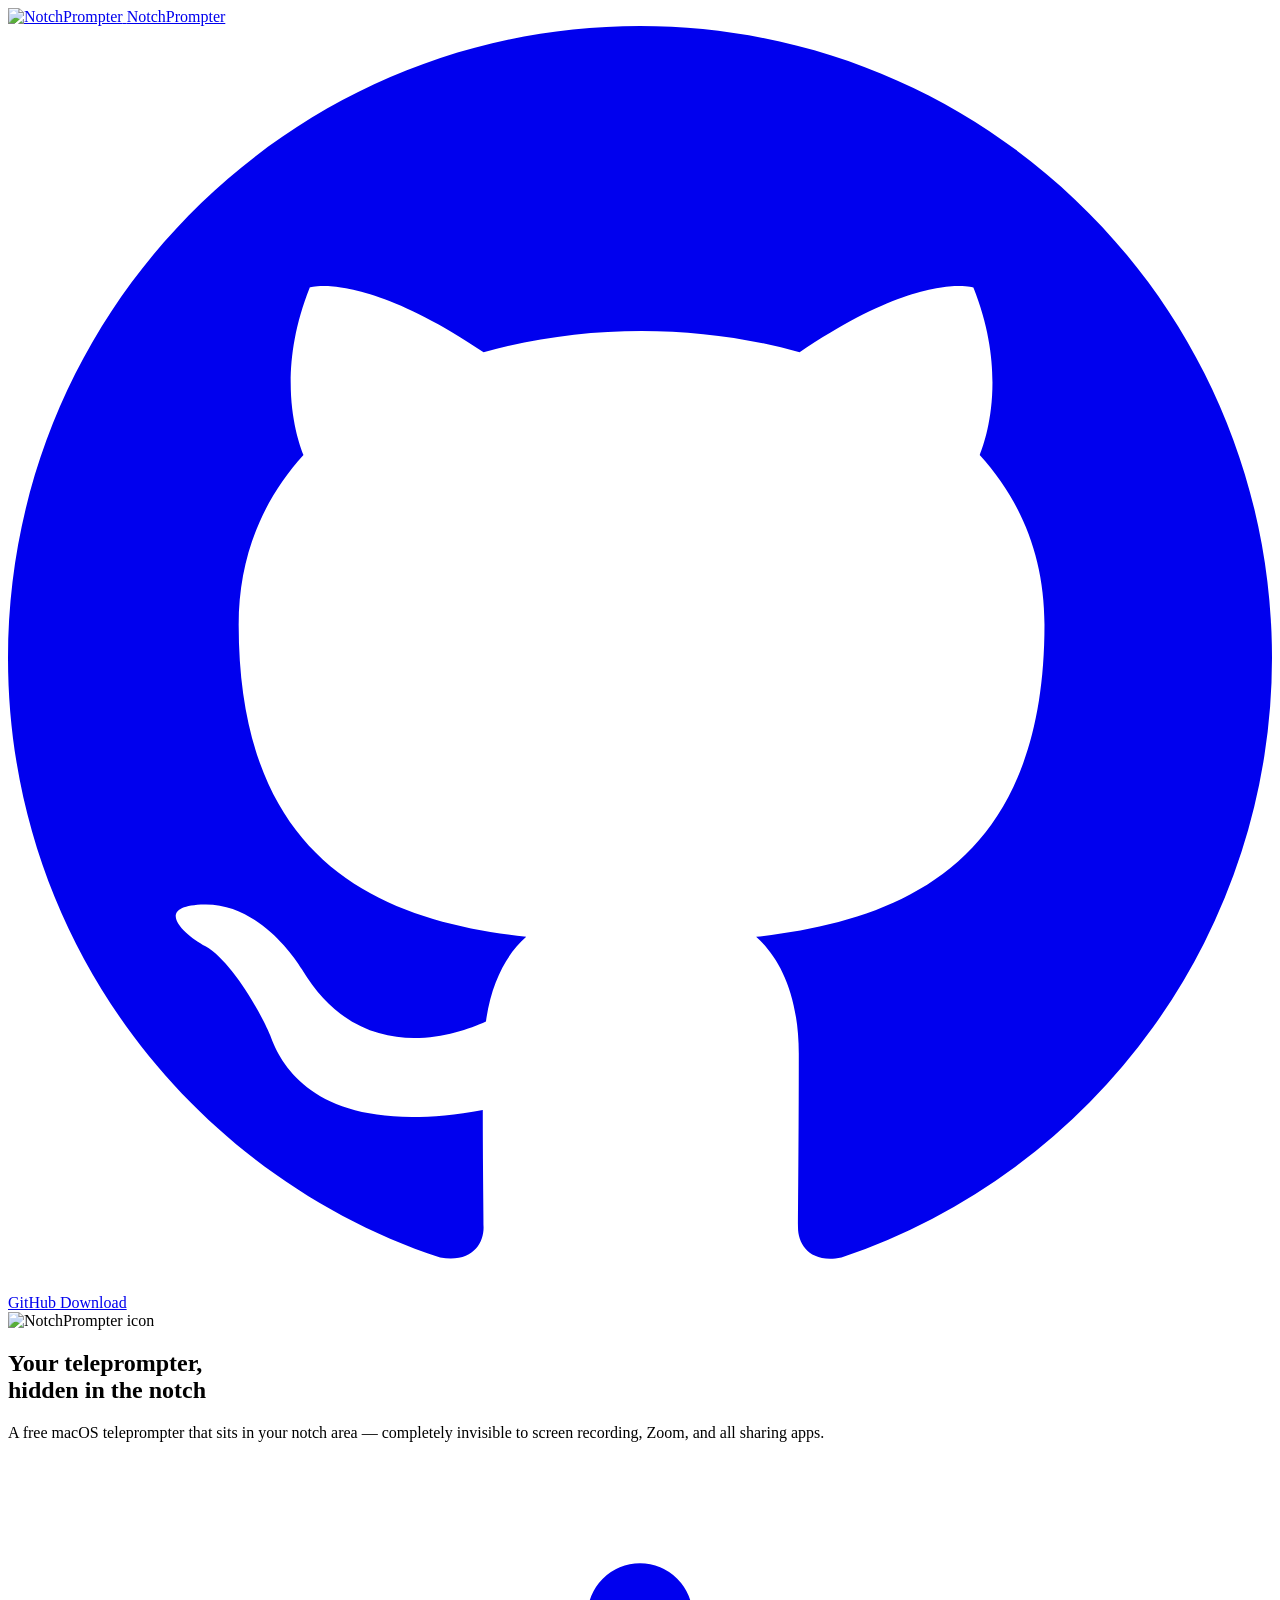
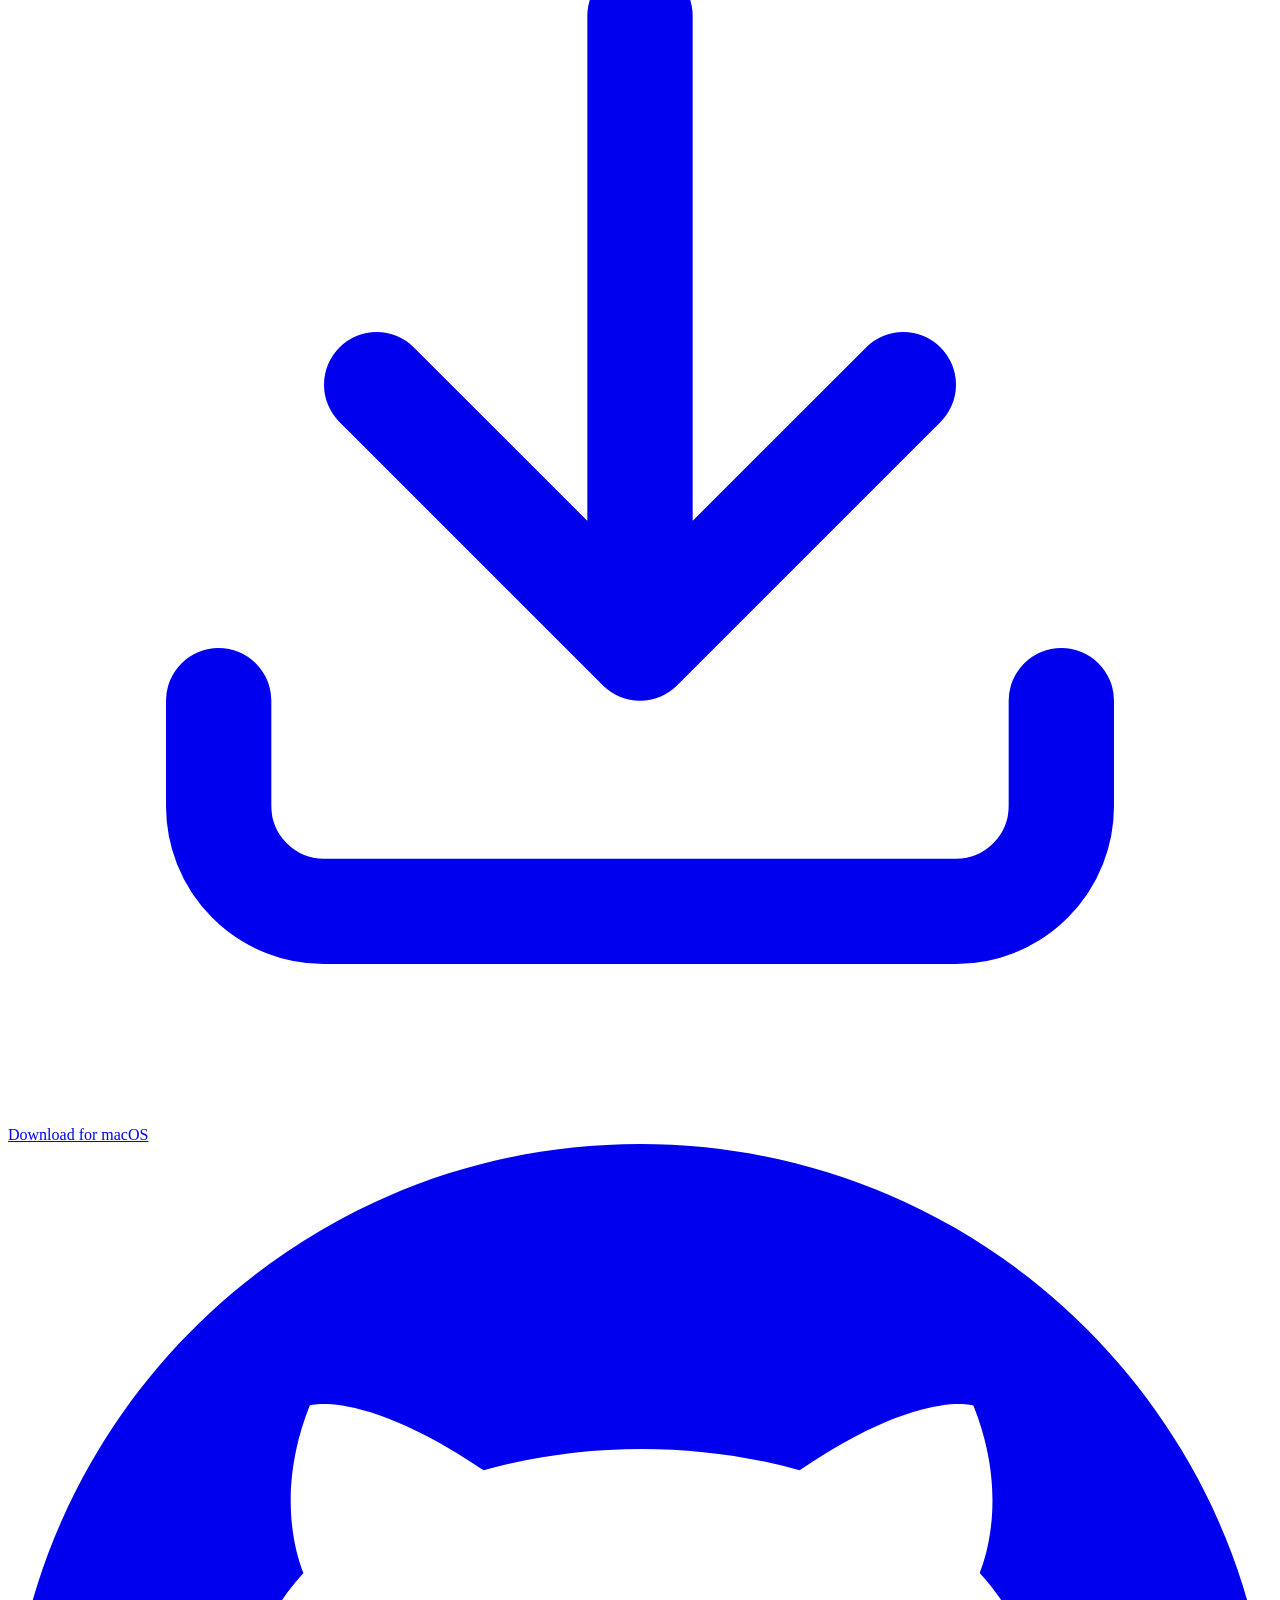
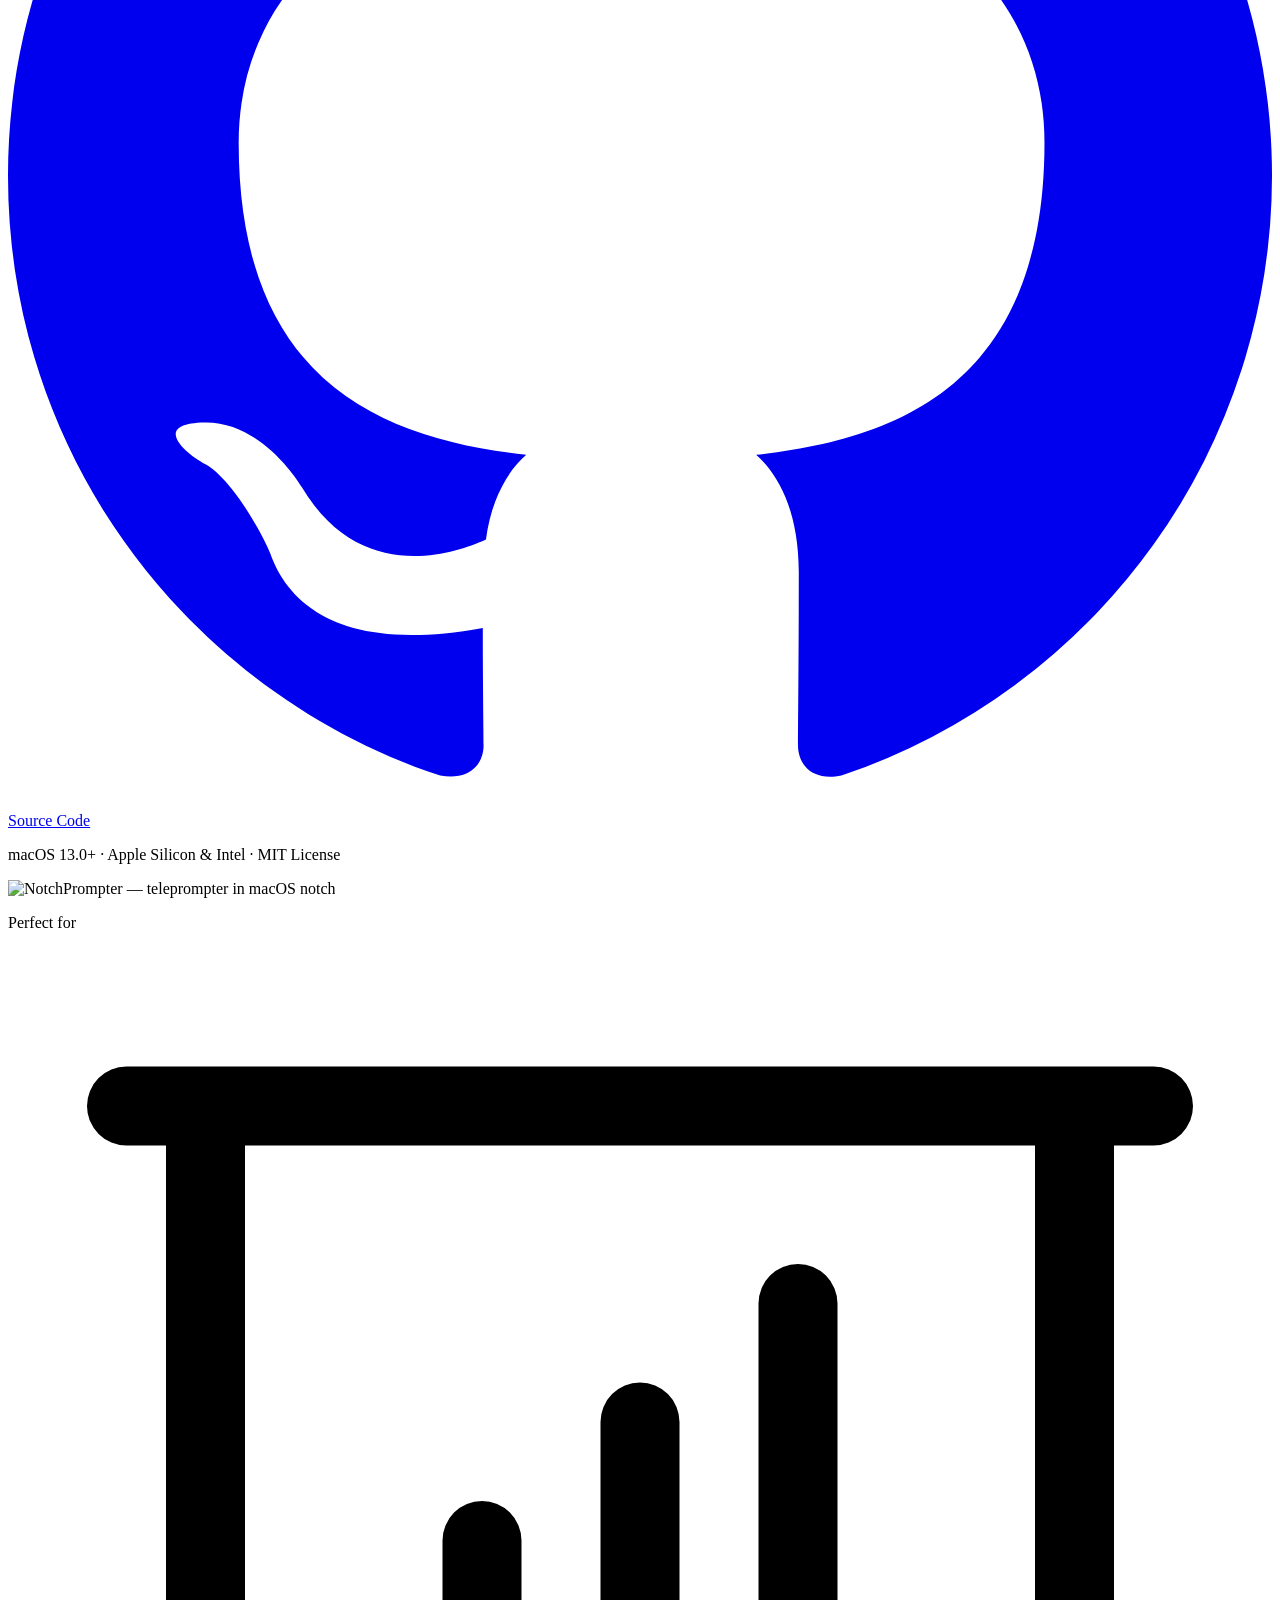
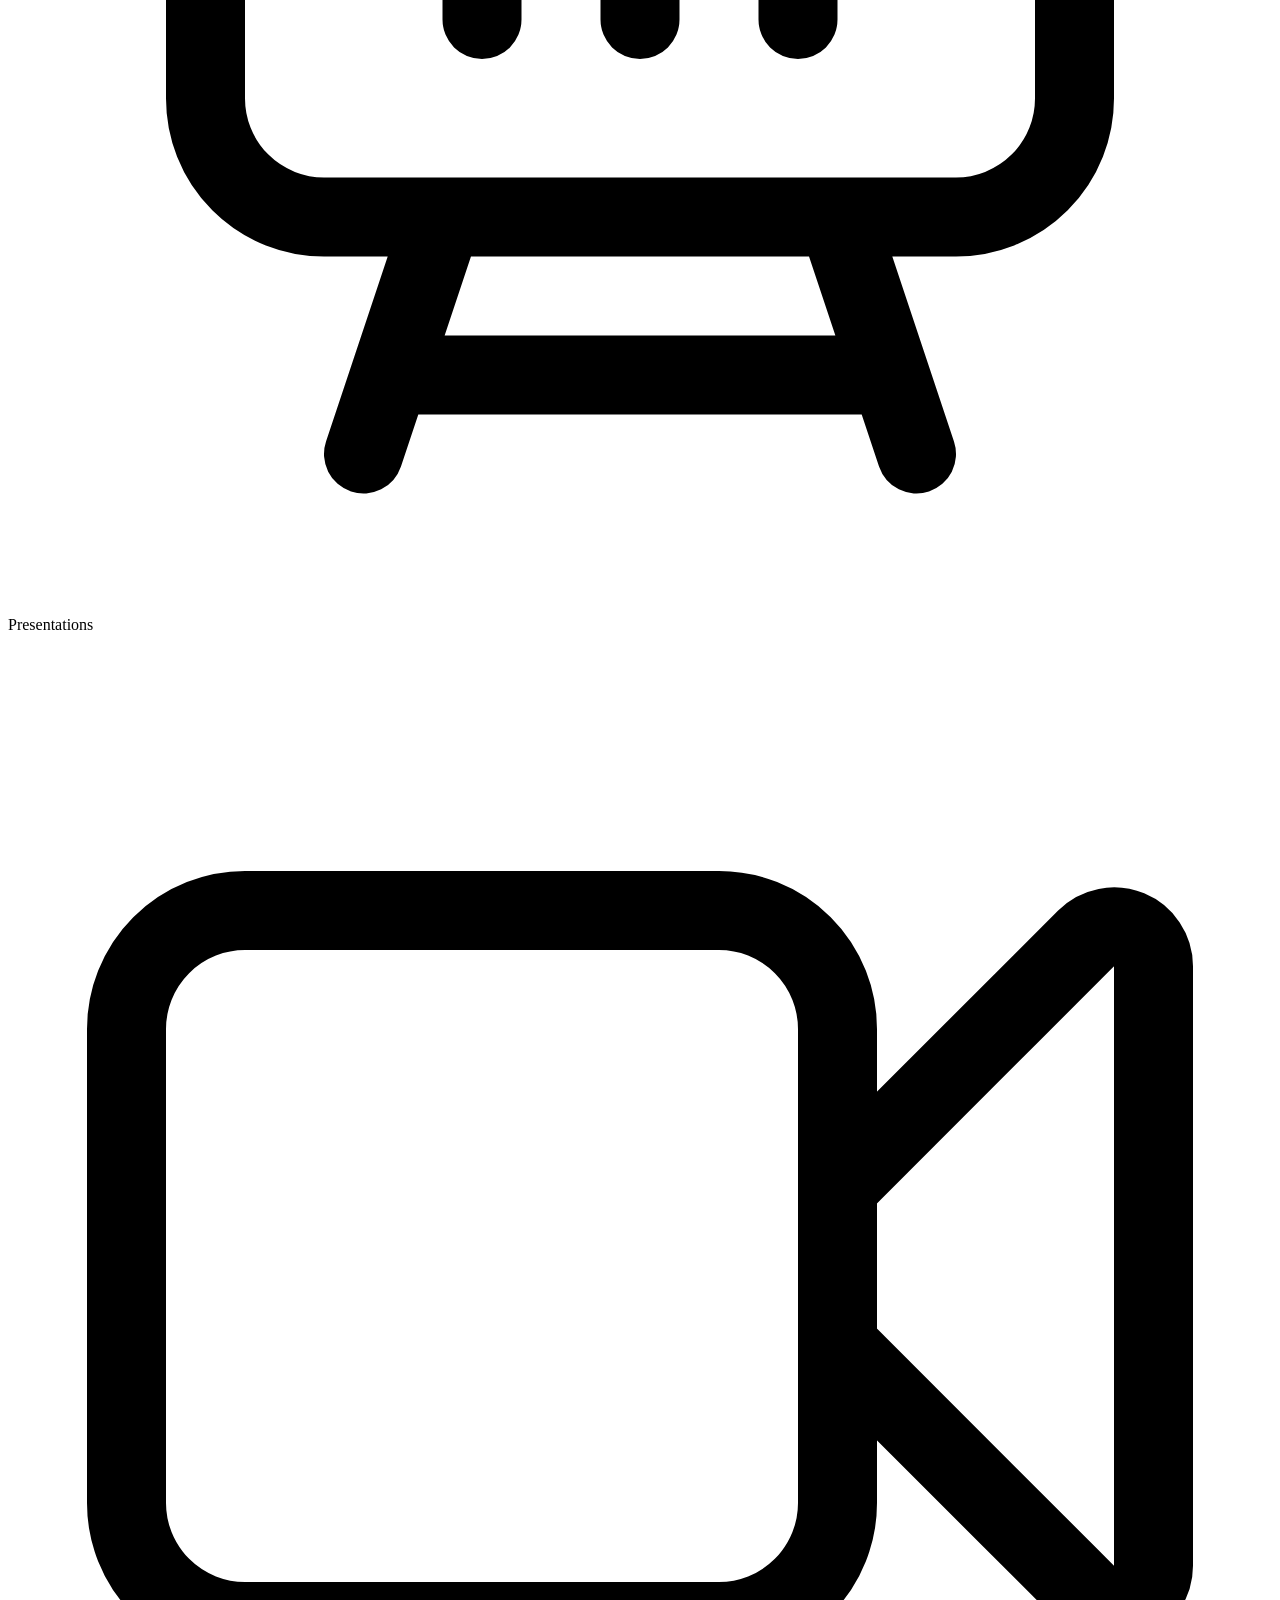
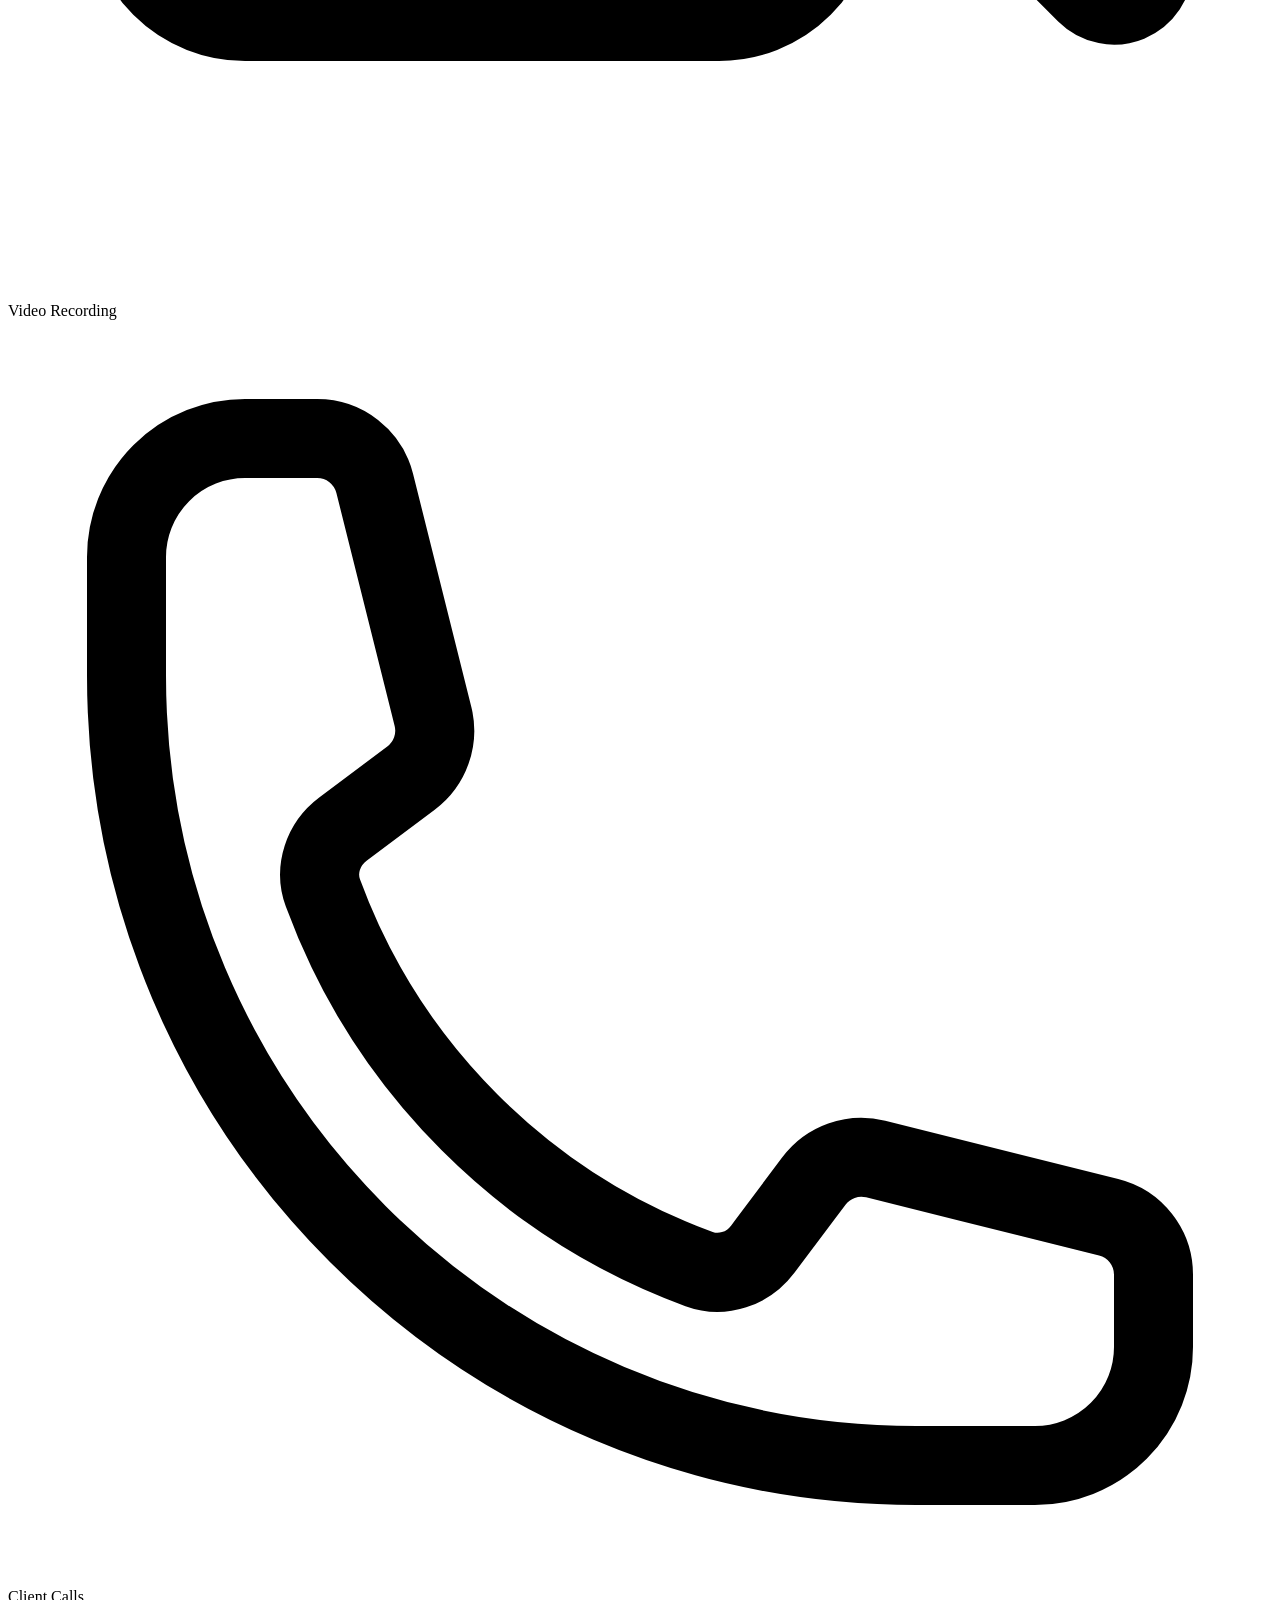
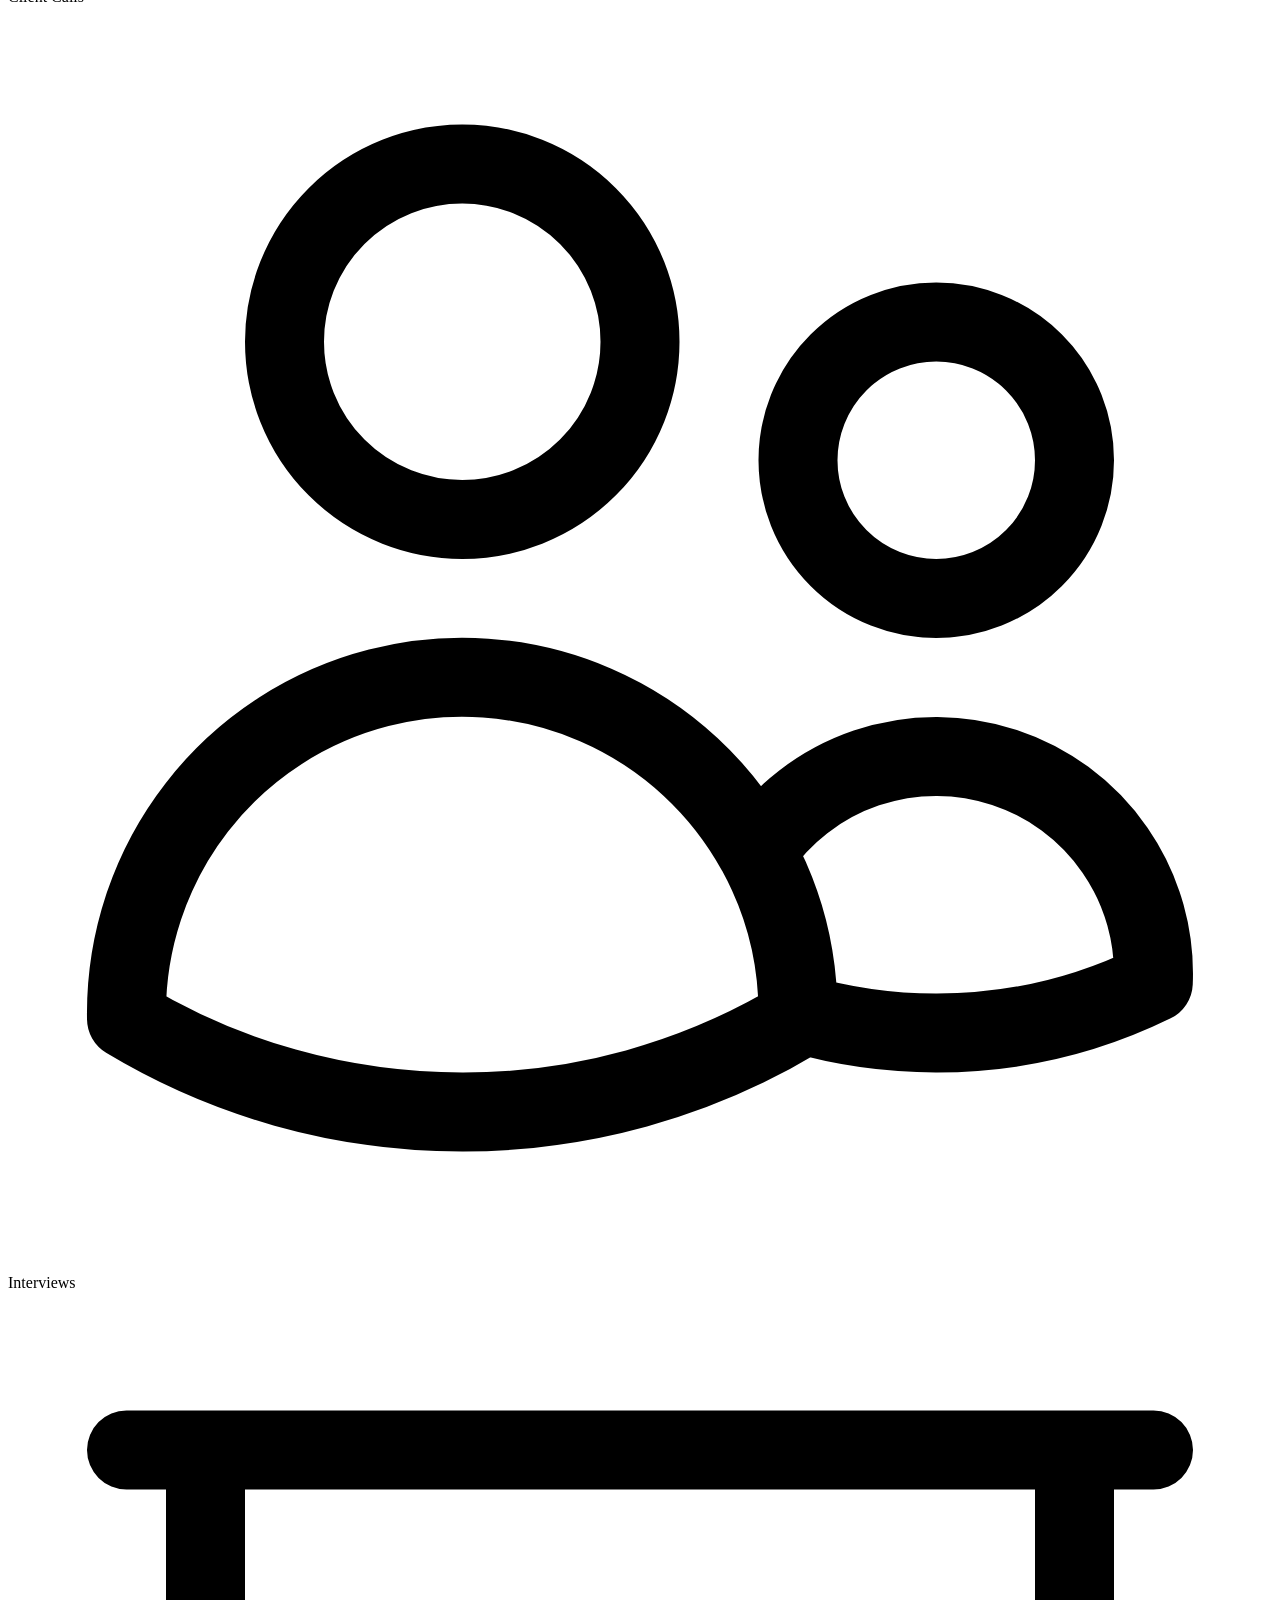
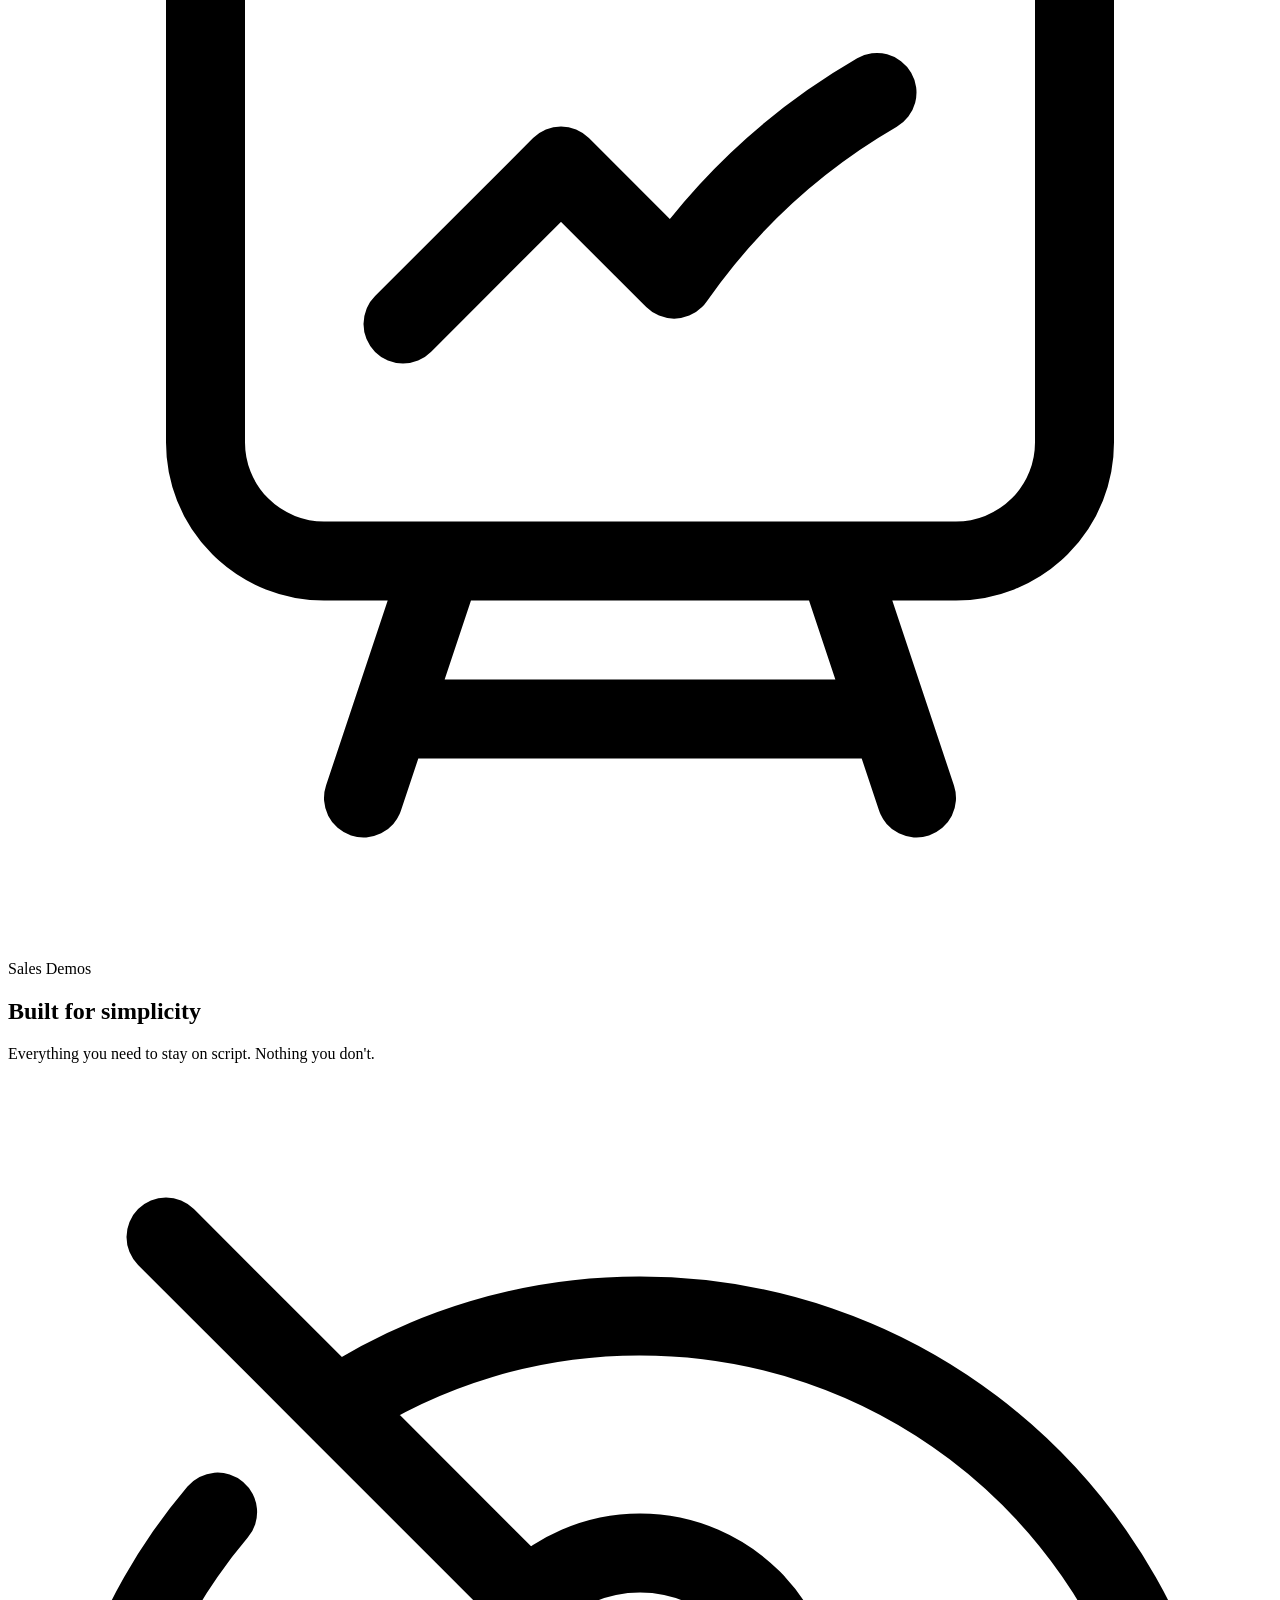
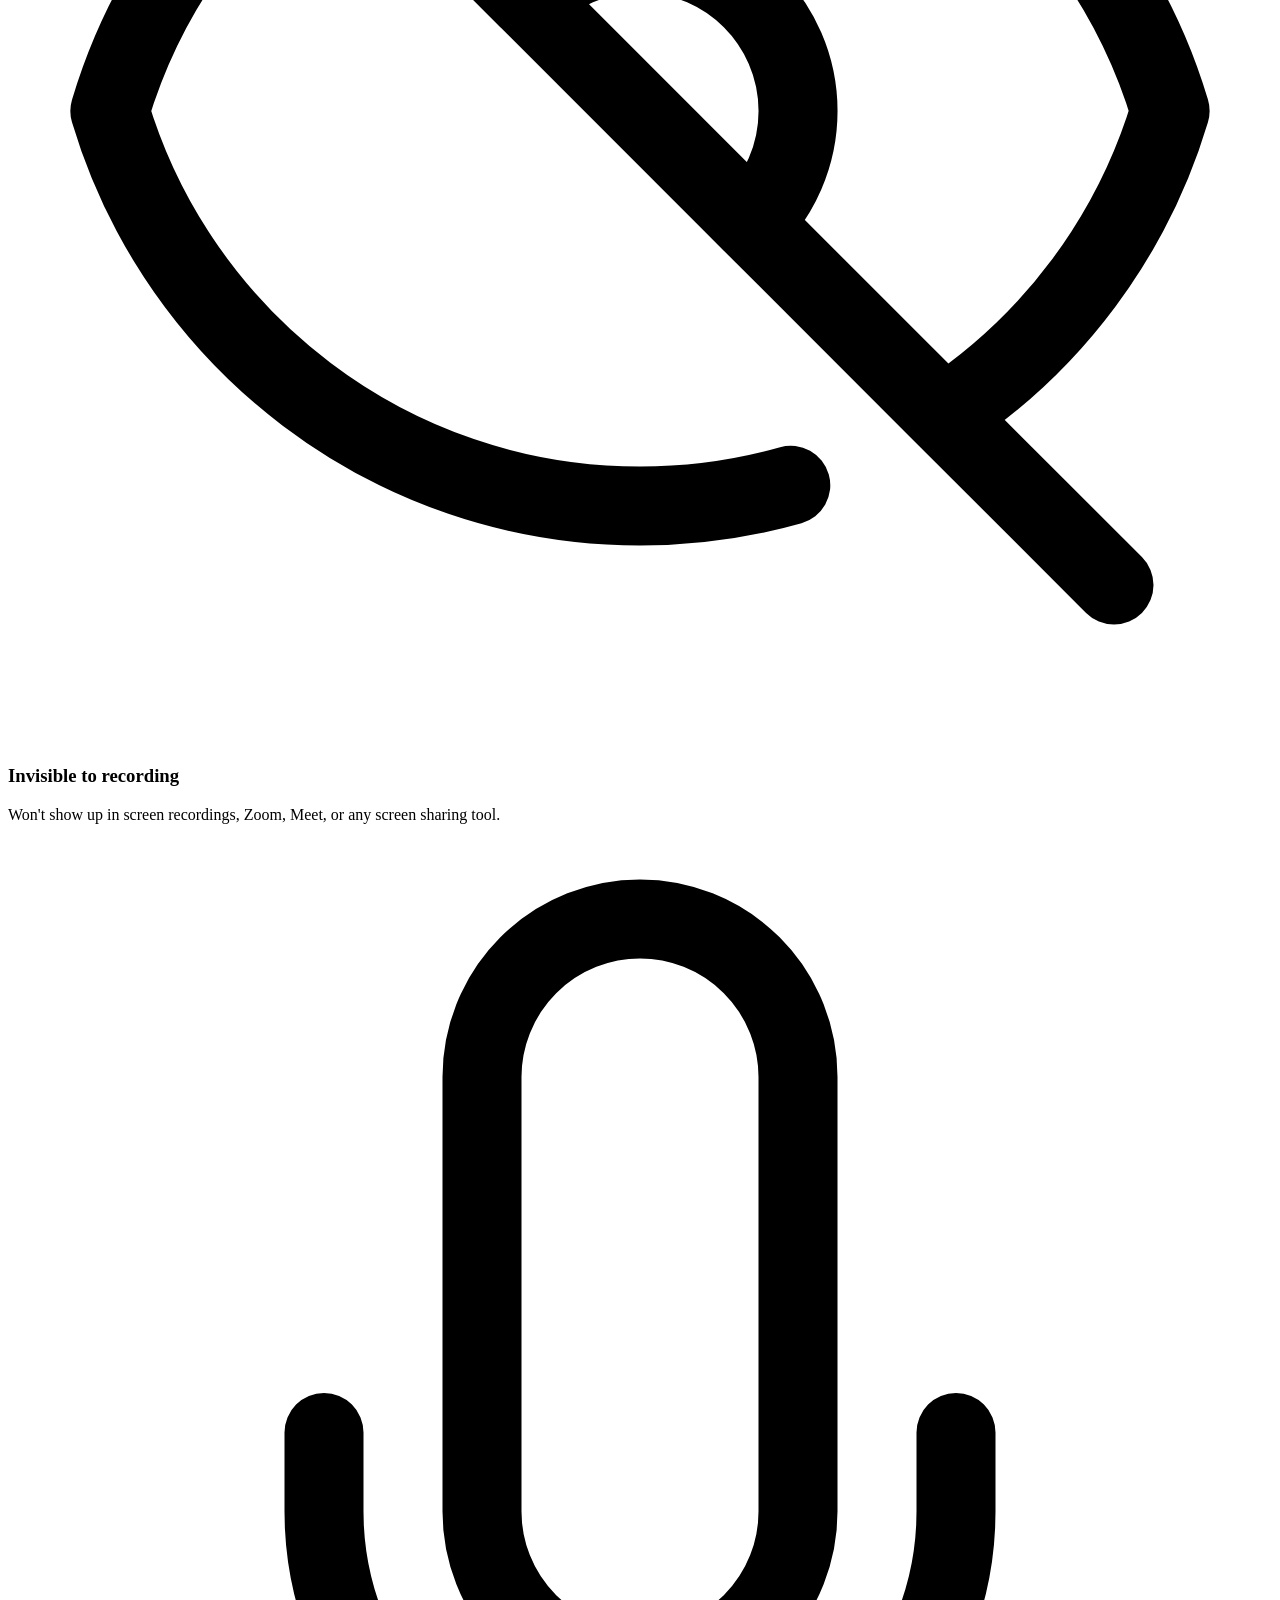
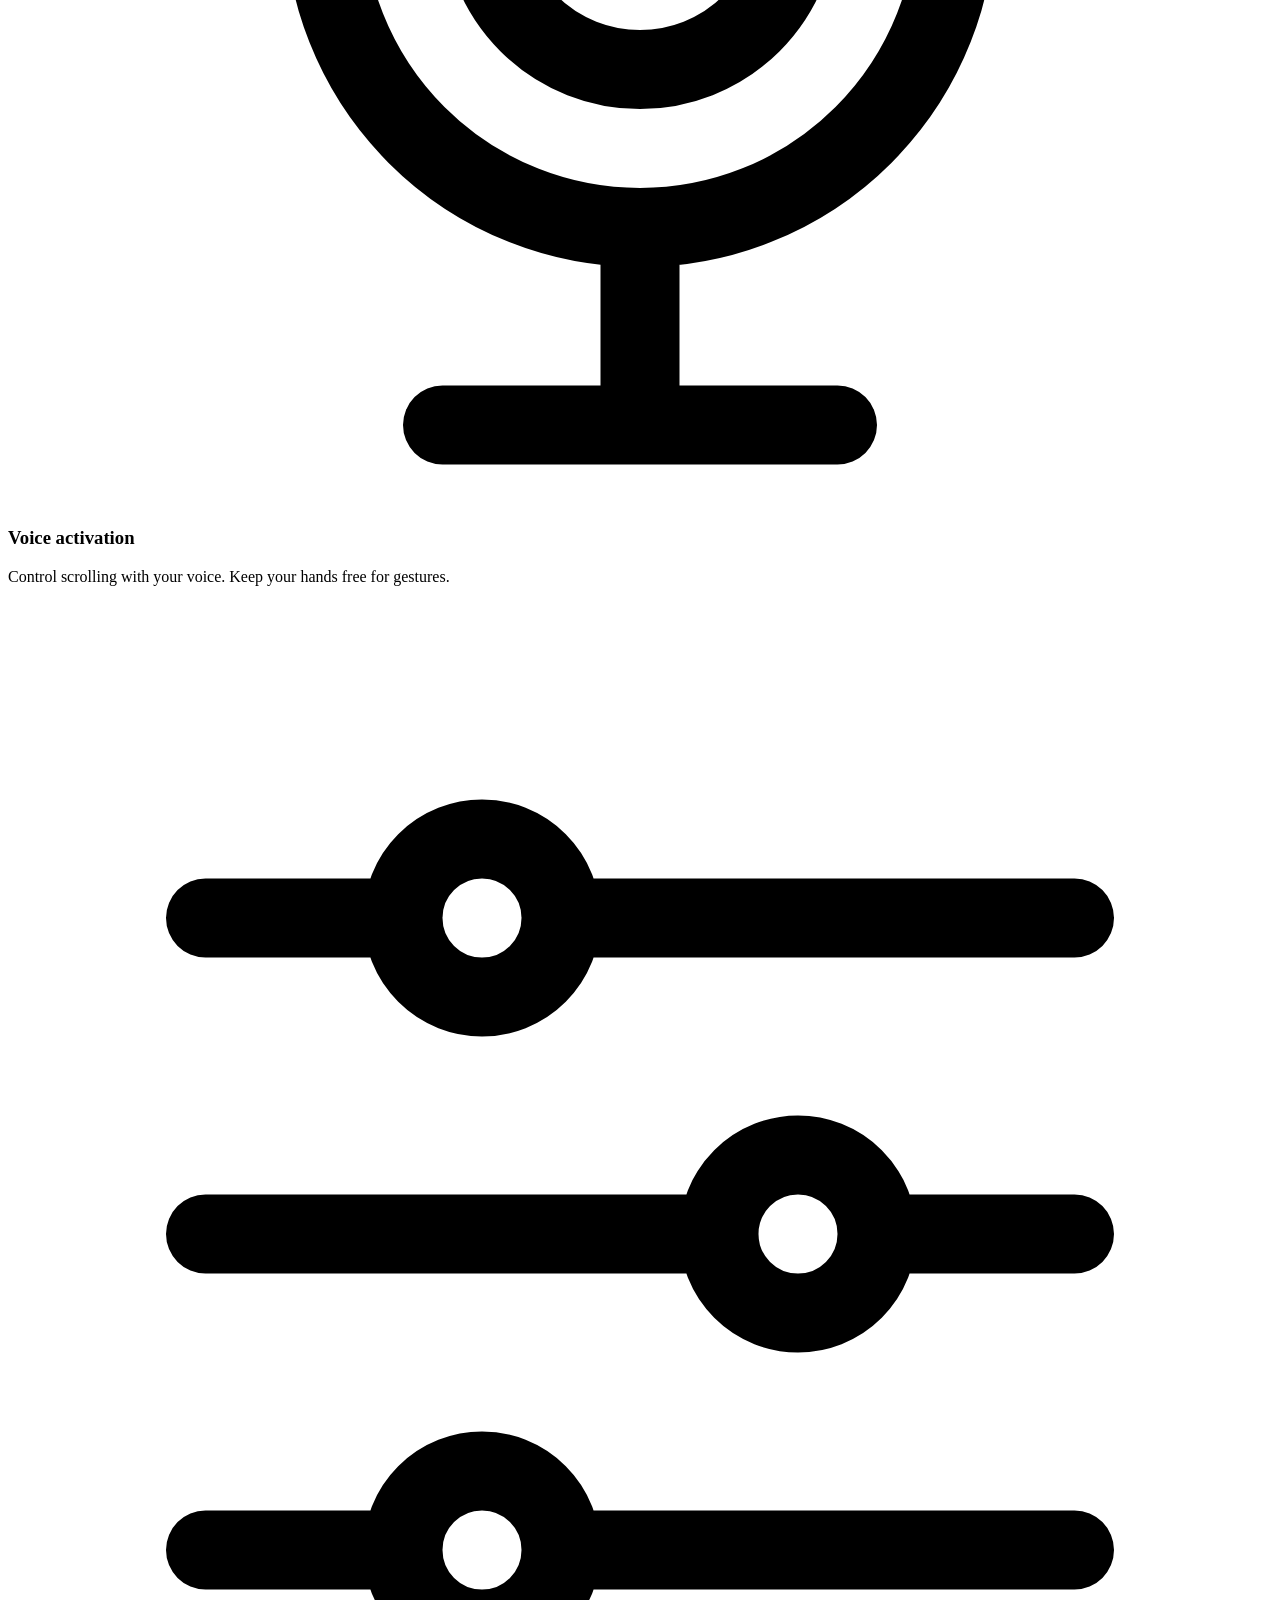
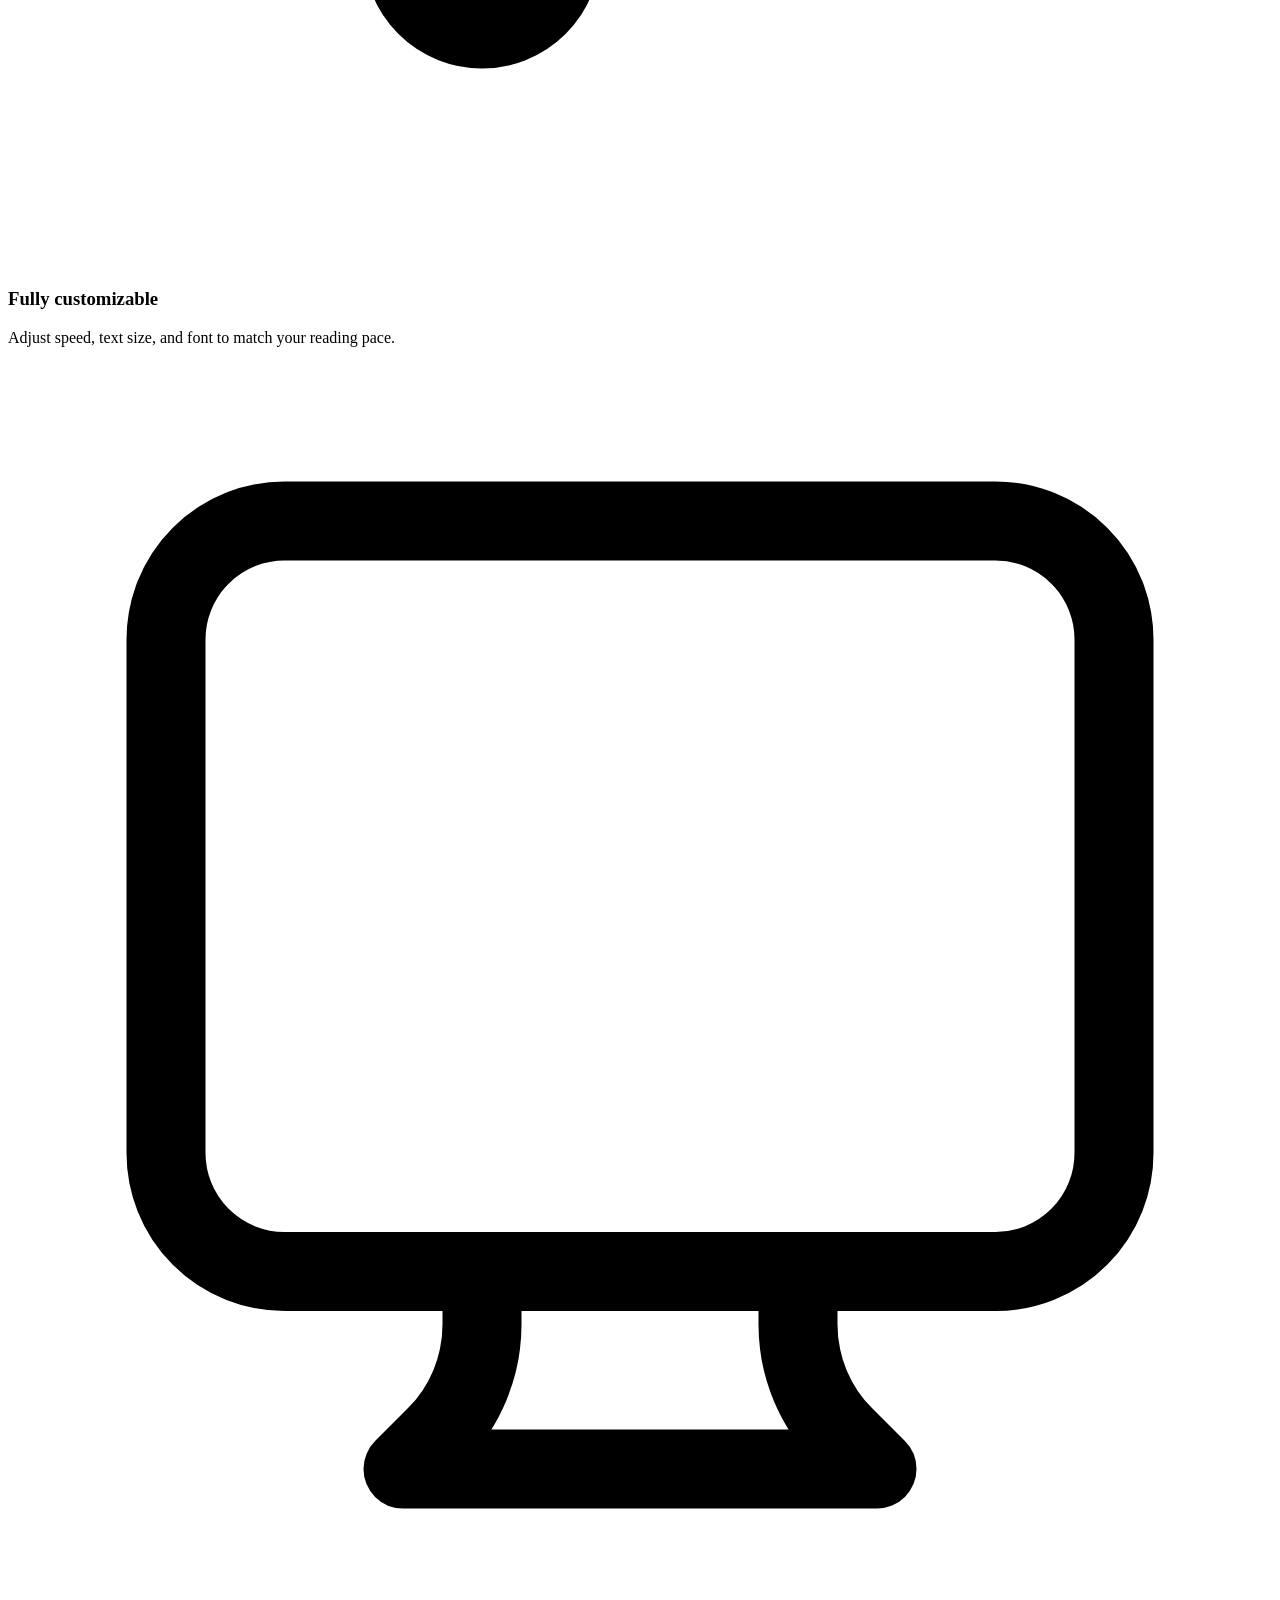
==== docs/index.html @ 3f25a4d4 "Polishing website" ====
<!doctype html>
<html lang="en">
<head>
  <meta charset="UTF-8" />
  <link rel="icon" type="image/svg+xml" href="/vite.svg" />
  <meta name="viewport" content="width=device-width, initial-scale=1.0" />
  <title>NotchPrompter — Free Teleprompter for macOS</title>
  <meta name="description" content="A free, open-source teleprompter that lives in your macOS notch. Invisible to screen recording. Perfect for presentations, video recording, interviews & sales demos.">
  <link rel="preconnect" href="https://fonts.googleapis.com">
  <link rel="preconnect" href="https://fonts.gstatic.com" crossorigin>
  <link href="https://fonts.googleapis.com/css2?family=Inter:wght@400;500;600;700;800;900&display=swap" rel="stylesheet">
  <script type="module" crossorigin src="./assets/index-TTY2w0F6.js"></script>
  <link rel="stylesheet" crossorigin href="./assets/index-D0AFZ10v.css">
</head>
<body class="bg-white text-zinc-900 antialiased overflow-x-hidden">

<!-- Nav -->
<nav class="fixed top-0 left-0 right-0 z-50 bg-white/70 backdrop-blur-2xl border-b border-zinc-200/60">
  <div class="max-w-5xl mx-auto px-6 h-14 flex items-center justify-between">
    <a href="#" class="flex items-center gap-2">
      <img width="28" height="28" class="rounded-[7px]"
        src="https://private-user-images.githubusercontent.com/1548104/523331988-0eff155d-c2f6-497b-80ce-6eab223935e4.png?jwt=eyJ0eXAiOiJKV1QiLCJhbGciOiJIUzI1NiJ9.[base64].yOlx25jece_-wAPPlJFqB1yLxHs_Di5P6B0NH2TCY4Y"
        alt="NotchPrompter" />
      <span class="text-sm font-semibold text-zinc-900">NotchPrompter</span>
    </a>
    <div class="flex items-center gap-4">
      <a href="https://github.com/jpomykala/NotchPrompter" target="_blank" rel="noopener noreferrer"
         class="text-xs text-zinc-400 hover:text-zinc-700 transition-colors hidden sm:flex items-center gap-1.5">
        <svg class="w-3.5 h-3.5" fill="currentColor" viewBox="0 0 24 24"><path d="M12 0C5.37 0 0 5.37 0 12c0 5.31 3.435 9.795 8.205 11.385.6.105.825-.255.825-.57 0-.285-.015-1.23-.015-2.235-3.015.555-3.795-.735-4.035-1.41-.135-.345-.72-1.41-1.23-1.695-.42-.225-1.02-.78-.015-.795.945-.015 1.62.87 1.845 1.23 1.08 1.815 2.805 1.305 3.495.99.105-.78.42-1.305.765-1.605-2.67-.3-5.46-1.335-5.46-5.925 0-1.305.465-2.385 1.23-3.225-.12-.3-.54-1.53.12-3.18 0 0 1.005-.315 3.3 1.23.96-.27 1.98-.405 3-.405s2.04.135 3 .405c2.295-1.56 3.3-1.23 3.3-1.23.66 1.65.24 2.88.12 3.18.765.84 1.23 1.905 1.23 3.225 0 4.605-2.805 5.625-5.475 5.925.435.375.81 1.095.81 2.22 0 1.605-.015 2.895-.015 3.3 0 .315.225.69.825.57A12.02 12.02 0 0024 12c0-6.63-5.37-12-12-12z"/></svg>
        GitHub
      </a>
      <a href="https://github.com/jpomykala/NotchPrompter/releases/download/2.0/notch-prompter.app.zip"
         class="text-xs font-medium bg-zinc-900 text-white px-3.5 py-1.5 rounded-lg hover:bg-zinc-800 transition-colors">
        Download
      </a>
    </div>
  </div>
</nav>

<main>
  <!-- Hero -->
  <section class="relative min-h-[90vh] flex flex-col items-center justify-center pt-14 pb-8">
    <!-- Background glow -->
    <div class="absolute top-1/4 left-1/2 -translate-x-1/2 -translate-y-1/2 w-[600px] h-[400px] bg-blue-100/60 rounded-full blur-[120px] pointer-events-none"></div>
    <div class="absolute top-1/3 left-1/2 -translate-x-1/2 w-[400px] h-[300px] bg-violet-100/50 rounded-full blur-[100px] pointer-events-none"></div>

    <div class="relative flex flex-col items-center text-center px-6 max-w-3xl mx-auto">
      <!-- App icon -->
      <div class="mb-8 relative">
        <div class="absolute -inset-4 bg-gradient-to-b from-zinc-200/40 to-transparent rounded-3xl blur-2xl"></div>
        <img width="80" height="80" class="relative rounded-[18px] shadow-xl shadow-zinc-300/50"
          src="https://private-user-images.githubusercontent.com/1548104/523331988-0eff155d-c2f6-497b-80ce-6eab223935e4.png?jwt=eyJ0eXAiOiJKV1QiLCJhbGciOiJIUzI1NiJ9.[base64].yOlx25jece_-wAPPlJFqB1yLxHs_Di5P6B0NH2TCY4Y"
          alt="NotchPrompter icon" />
      </div>

      <!-- Tagline -->
      <h1 class="text-4xl sm:text-5xl md:text-6xl font-extrabold tracking-tight leading-[1.05] mb-5">
        <span class="text-zinc-900">Your teleprompter,</span><br/>
        <span class="bg-gradient-to-r from-blue-600 to-violet-600 bg-clip-text text-transparent">hidden in the notch</span>
      </h1>

      <p class="text-base md:text-lg text-zinc-500 max-w-xl leading-relaxed mb-8">
        A free macOS teleprompter that sits in your notch area — completely invisible to screen recording, Zoom, and all sharing apps.
      </p>

      <!-- CTA -->
      <div class="flex flex-col sm:flex-row items-center gap-3 mb-5">
        <a href="https://github.com/jpomykala/NotchPrompter/releases/download/2.0/notch-prompter.app.zip"
           class="inline-flex items-center gap-2 bg-zinc-900 text-white font-semibold text-sm px-6 py-3 rounded-xl hover:bg-zinc-800 transition-all">
          <svg class="w-4 h-4" fill="none" viewBox="0 0 24 24" stroke="currentColor" stroke-width="2"><path stroke-linecap="round" stroke-linejoin="round" d="M4 16v2a2 2 0 002 2h12a2 2 0 002-2v-2M7 10l5 5m0 0l5-5m-5 5V3"/></svg>
          Download for macOS
        </a>
        <a href="https://github.com/jpomykala/NotchPrompter" target="_blank" rel="noopener noreferrer"
           class="inline-flex items-center gap-2 text-zinc-500 hover:text-zinc-800 text-sm font-medium px-5 py-3 rounded-xl border border-zinc-200 hover:border-zinc-300 transition-all">
          <svg class="w-4 h-4" fill="currentColor" viewBox="0 0 24 24"><path d="M12 0C5.37 0 0 5.37 0 12c0 5.31 3.435 9.795 8.205 11.385.6.105.825-.255.825-.57 0-.285-.015-1.23-.015-2.235-3.015.555-3.795-.735-4.035-1.41-.135-.345-.72-1.41-1.23-1.695-.42-.225-1.02-.78-.015-.795.945-.015 1.62.87 1.845 1.23 1.08 1.815 2.805 1.305 3.495.99.105-.78.42-1.305.765-1.605-2.67-.3-5.46-1.335-5.46-5.925 0-1.305.465-2.385 1.23-3.225-.12-.3-.54-1.53.12-3.18 0 0 1.005-.315 3.3 1.23.96-.27 1.98-.405 3-.405s2.04.135 3 .405c2.295-1.56 3.3-1.23 3.3-1.23.66 1.65.24 2.88.12 3.18.765.84 1.23 1.905 1.23 3.225 0 4.605-2.805 5.625-5.475 5.925.435.375.81 1.095.81 2.22 0 1.605-.015 2.895-.015 3.3 0 .315.225.69.825.57A12.02 12.02 0 0024 12c0-6.63-5.37-12-12-12z"/></svg>
          Source Code
        </a>
      </div>

      <p class="text-xs text-zinc-400">macOS 13.0+ · Apple Silicon &amp; Intel · MIT License</p>
    </div>
  </section>

  <!-- Screenshot -->
  <section class="max-w-4xl mx-auto px-6 pb-24">
    <div class="relative group">
      <div class="absolute -inset-px bg-gradient-to-b from-zinc-200 to-zinc-100 rounded-2xl"></div>
      <div class="relative rounded-2xl overflow-hidden bg-zinc-50 border border-zinc-200">
        <img src="https://private-user-images.githubusercontent.com/1548104/567345307-b83236e3-639f-4363-af68-99394331b92d.jpeg?jwt=eyJ0eXAiOiJKV1QiLCJhbGciOiJIUzI1NiJ9.[base64].anJ6EmO1cQ9HCvQALoMdhnpmJAHGNovkKtnPeWax1qI"
             alt="NotchPrompter — teleprompter in macOS notch"
             class="w-full h-auto" />
      </div>
    </div>
  </section>

  <!-- Perfect for -->
  <section class="max-w-4xl mx-auto px-6 py-20">
    <p class="text-center text-xs font-medium uppercase tracking-[0.2em] text-zinc-400 mb-10">Perfect for</p>
    <div class="flex flex-wrap items-center justify-center gap-3">
      <span class="inline-flex items-center gap-2 px-5 py-2.5 rounded-full bg-zinc-50 border border-zinc-200 text-sm text-zinc-600">
        <svg class="w-4 h-4 text-blue-500" fill="none" viewBox="0 0 24 24" stroke="currentColor" stroke-width="1.5"><path stroke-linecap="round" stroke-linejoin="round" d="M3.75 3v11.25A2.25 2.25 0 006 16.5h2.25M3.75 3h-1.5m1.5 0h16.5m0 0h1.5m-1.5 0v11.25A2.25 2.25 0 0118 16.5h-2.25m-7.5 0h7.5m-7.5 0l-1 3m8.5-3l1 3m0 0l.5 1.5m-.5-1.5h-9.5m0 0l-.5 1.5M9 11.25v1.5M12 9v3.75m3-6v6"/></svg>
        Presentations
      </span>
      <span class="inline-flex items-center gap-2 px-5 py-2.5 rounded-full bg-zinc-50 border border-zinc-200 text-sm text-zinc-600">
        <svg class="w-4 h-4 text-red-500" fill="none" viewBox="0 0 24 24" stroke="currentColor" stroke-width="1.5"><path stroke-linecap="round" stroke-linejoin="round" d="m15.75 10.5 4.72-4.72a.75.75 0 0 1 1.28.53v11.38a.75.75 0 0 1-1.28.53l-4.72-4.72M4.5 18.75h9a2.25 2.25 0 0 0 2.25-2.25v-9a2.25 2.25 0 0 0-2.25-2.25h-9A2.25 2.25 0 0 0 2.25 7.5v9a2.25 2.25 0 0 0 2.25 2.25Z"/></svg>
        Video Recording
      </span>
      <span class="inline-flex items-center gap-2 px-5 py-2.5 rounded-full bg-zinc-50 border border-zinc-200 text-sm text-zinc-600">
        <svg class="w-4 h-4 text-green-500" fill="none" viewBox="0 0 24 24" stroke="currentColor" stroke-width="1.5"><path stroke-linecap="round" stroke-linejoin="round" d="M2.25 6.75c0 8.284 6.716 15 15 15h2.25a2.25 2.25 0 002.25-2.25v-1.372c0-.516-.351-.966-.852-1.091l-4.423-1.106c-.44-.11-.902.055-1.173.417l-.97 1.293c-.282.376-.769.542-1.21.38a12.035 12.035 0 01-7.143-7.143c-.162-.441.004-.928.38-1.21l1.293-.97c.363-.271.527-.734.417-1.173L6.963 3.102a1.125 1.125 0 00-1.091-.852H4.5A2.25 2.25 0 002.25 4.5v2.25z"/></svg>
        Client Calls
      </span>
      <span class="inline-flex items-center gap-2 px-5 py-2.5 rounded-full bg-zinc-50 border border-zinc-200 text-sm text-zinc-600">
        <svg class="w-4 h-4 text-amber-500" fill="none" viewBox="0 0 24 24" stroke="currentColor" stroke-width="1.5"><path stroke-linecap="round" stroke-linejoin="round" d="M15 19.128a9.38 9.38 0 002.625.372 9.337 9.337 0 004.121-.952 4.125 4.125 0 00-7.533-2.493M15 19.128v-.003c0-1.113-.285-2.16-.786-3.07M15 19.128v.106A12.318 12.318 0 018.624 21c-2.331 0-4.512-.645-6.374-1.766l-.001-.109a6.375 6.375 0 0111.964-3.07M12 6.375a3.375 3.375 0 11-6.75 0 3.375 3.375 0 016.75 0zm8.25 2.25a2.625 2.625 0 11-5.25 0 2.625 2.625 0 015.25 0z"/></svg>
        Interviews
      </span>
      <span class="inline-flex items-center gap-2 px-5 py-2.5 rounded-full bg-zinc-50 border border-zinc-200 text-sm text-zinc-600">
        <svg class="w-4 h-4 text-violet-500" fill="none" viewBox="0 0 24 24" stroke="currentColor" stroke-width="1.5"><path stroke-linecap="round" stroke-linejoin="round" d="M3.75 3v11.25A2.25 2.25 0 006 16.5h2.25M3.75 3h-1.5m1.5 0h16.5m0 0h1.5m-1.5 0v11.25A2.25 2.25 0 0118 16.5h-2.25m-7.5 0h7.5m-7.5 0l-1 3m8.5-3l1 3m0 0l.5 1.5m-.5-1.5h-9.5m0 0l-.5 1.5m.75-9l3-3 2.148 2.148A12.061 12.061 0 0116.5 7.605"/></svg>
        Sales Demos
      </span>
    </div>
  </section>

  <!-- Divider -->
  <div class="max-w-4xl mx-auto px-6"><div class="border-t border-zinc-200"></div></div>

  <!-- Features -->
  <section class="max-w-4xl mx-auto px-6 py-24">
    <div class="text-center mb-14">
      <h2 class="text-2xl md:text-3xl font-bold tracking-tight mb-3 text-zinc-900">Built for simplicity</h2>
      <p class="text-zinc-500 text-sm max-w-md mx-auto">Everything you need to stay on script. Nothing you don't.</p>
    </div>

    <div class="grid sm:grid-cols-2 lg:grid-cols-3 gap-px bg-zinc-200 rounded-2xl overflow-hidden border border-zinc-200">
      <!-- Invisible -->
      <div class="bg-white p-7 flex flex-col gap-3">
        <div class="w-9 h-9 rounded-lg bg-blue-50 flex items-center justify-center text-blue-500">
          <svg class="w-[18px] h-[18px]" fill="none" viewBox="0 0 24 24" stroke="currentColor" stroke-width="1.5"><path stroke-linecap="round" stroke-linejoin="round" d="M3.98 8.223A10.477 10.477 0 001.934 12C3.226 16.338 7.244 19.5 12 19.5c.993 0 1.953-.138 2.863-.395M6.228 6.228A10.45 10.45 0 0112 4.5c4.756 0 8.773 3.162 10.065 7.498a10.523 10.523 0 01-4.293 5.774M6.228 6.228L3 3m3.228 3.228l3.65 3.65m7.894 7.894L21 21m-3.228-3.228l-3.65-3.65m0 0a3 3 0 10-4.243-4.243m4.242 4.242L9.88 9.88"/></svg>
        </div>
        <h3 class="text-sm font-semibold text-zinc-900">Invisible to recording</h3>
        <p class="text-xs text-zinc-500 leading-relaxed">Won't show up in screen recordings, Zoom, Meet, or any screen sharing tool.</p>
      </div>

      <!-- Voice -->
      <div class="bg-white p-7 flex flex-col gap-3">
        <div class="w-9 h-9 rounded-lg bg-green-50 flex items-center justify-center text-green-500">
          <svg class="w-[18px] h-[18px]" fill="none" viewBox="0 0 24 24" stroke="currentColor" stroke-width="1.5"><path stroke-linecap="round" stroke-linejoin="round" d="M12 18.75a6 6 0 006-6v-1.5m-6 7.5a6 6 0 01-6-6v-1.5m6 7.5v3.75m-3.75 0h7.5M12 15.75a3 3 0 01-3-3V4.5a3 3 0 116 0v8.25a3 3 0 01-3 3z"/></svg>
        </div>
        <h3 class="text-sm font-semibold text-zinc-900">Voice activation</h3>
        <p class="text-xs text-zinc-500 leading-relaxed">Control scrolling with your voice. Keep your hands free for gestures.</p>
      </div>

      <!-- Customizable -->
      <div class="bg-white p-7 flex flex-col gap-3">
        <div class="w-9 h-9 rounded-lg bg-violet-50 flex items-center justify-center text-violet-500">
          <svg class="w-[18px] h-[18px]" fill="none" viewBox="0 0 24 24" stroke="currentColor" stroke-width="1.5"><path stroke-linecap="round" stroke-linejoin="round" d="M10.5 6h9.75M10.5 6a1.5 1.5 0 11-3 0m3 0a1.5 1.5 0 10-3 0M3.75 6H7.5m3 12h9.75m-9.75 0a1.5 1.5 0 01-3 0m3 0a1.5 1.5 0 00-3 0m-3.75 0H7.5m9-6h3.75m-3.75 0a1.5 1.5 0 01-3 0m3 0a1.5 1.5 0 00-3 0m-9.75 0h9.75"/></svg>
        </div>
        <h3 class="text-sm font-semibold text-zinc-900">Fully customizable</h3>
        <p class="text-xs text-zinc-500 leading-relaxed">Adjust speed, text size, and font to match your reading pace.</p>
      </div>

      <!-- Multi-screen -->
      <div class="bg-white p-7 flex flex-col gap-3">
        <div class="w-9 h-9 rounded-lg bg-amber-50 flex items-center justify-center text-amber-500">
          <svg class="w-[18px] h-[18px]" fill="none" viewBox="0 0 24 24" stroke="currentColor" stroke-width="1.5"><path stroke-linecap="round" stroke-linejoin="round" d="M9 17.25v1.007a3 3 0 01-.879 2.122L7.5 21h9l-.621-.621A3 3 0 0115 18.257V17.25m6-12V15a2.25 2.25 0 01-2.25 2.25H5.25A2.25 2.25 0 013 15V5.25A2.25 2.25 0 015.25 3h13.5A2.25 2.25 0 0121 5.25z"/></svg>
        </div>
        <h3 class="text-sm font-semibold text-zinc-900">Multiple screens</h3>
        <p class="text-xs text-zinc-500 leading-relaxed">Works with multi-monitor setups. Place your prompter on any display.</p>
      </div>

      <!-- Themes -->
      <div class="bg-white p-7 flex flex-col gap-3">
        <div class="w-9 h-9 rounded-lg bg-pink-50 flex items-center justify-center text-pink-500">
          <svg class="w-[18px] h-[18px]" fill="none" viewBox="0 0 24 24" stroke="currentColor" stroke-width="1.5"><path stroke-linecap="round" stroke-linejoin="round" d="M21.752 15.002A9.718 9.718 0 0118 15.75c-5.385 0-9.75-4.365-9.75-9.75 0-1.33.266-2.597.748-3.752A9.753 9.753 0 003 11.25C3 16.635 7.365 21 12.75 21a9.753 9.753 0 009.002-5.998z"/></svg>
        </div>
        <h3 class="text-sm font-semibold text-zinc-900">Dark &amp; light themes</h3>
        <p class="text-xs text-zinc-500 leading-relaxed">Matches your macOS system appearance automatically.</p>
      </div>

      <!-- Open Source -->
      <div class="bg-white p-7 flex flex-col gap-3">
        <div class="w-9 h-9 rounded-lg bg-cyan-50 flex items-center justify-center text-cyan-500">
          <svg class="w-[18px] h-[18px]" fill="none" viewBox="0 0 24 24" stroke="currentColor" stroke-width="1.5"><path stroke-linecap="round" stroke-linejoin="round" d="M17.25 6.75L22.5 12l-5.25 5.25m-10.5 0L1.5 12l5.25-5.25m7.5-3l-4.5 16.5"/></svg>
        </div>
        <h3 class="text-sm font-semibold text-zinc-900">Open-source &amp; free</h3>
        <p class="text-xs text-zinc-500 leading-relaxed">100% free, forever. MIT licensed. Fork it or contribute.</p>
      </div>
    </div>
  </section>

  <!-- CTA -->
  <section class="max-w-4xl mx-auto px-6 pb-24">
    <div class="text-center py-16 px-8 rounded-2xl bg-zinc-50 border border-zinc-200">
      <h2 class="text-2xl md:text-3xl font-bold tracking-tight mb-3 text-zinc-900">Ready to try it?</h2>
      <p class="text-zinc-500 text-sm max-w-sm mx-auto mb-8">
        Download NotchPrompter and never lose your talking points again.
      </p>
      <a href="https://github.com/jpomykala/NotchPrompter/releases/download/2.0/notch-prompter.app.zip"
         class="inline-flex items-center gap-2 bg-zinc-900 text-white font-semibold text-sm px-6 py-3 rounded-xl hover:bg-zinc-800 transition-all">
        <svg class="w-4 h-4" fill="none" viewBox="0 0 24 24" stroke="currentColor" stroke-width="2"><path stroke-linecap="round" stroke-linejoin="round" d="M4 16v2a2 2 0 002 2h12a2 2 0 002-2v-2M7 10l5 5m0 0l5-5m-5 5V3"/></svg>
        Download for macOS
      </a>
      <p class="text-[11px] text-zinc-400 mt-5">
        Not notarized yet — <a href="https://github.com/jpomykala/NotchPrompter?tab=readme-ov-file#donating" target="_blank" rel="noopener noreferrer" class="underline hover:text-zinc-600">help fund an Apple Developer License</a>
      </p>
    </div>
  </section>
</main>

<!-- Footer -->
<footer class="border-t border-zinc-200">
  <div class="max-w-4xl mx-auto px-6 py-8">
    <div class="flex flex-col sm:flex-row justify-between items-center gap-4">
      <p class="text-[11px] text-zinc-400">&copy; 2026 NotchPrompter · MIT License</p>
      <div class="flex items-center gap-5 text-[11px]">
        <a href="https://github.com/jpomykala/NotchPrompter" target="_blank" rel="noopener noreferrer" class="text-zinc-400 hover:text-zinc-700 transition-colors">GitHub</a>
        <a href="https://github.com/jpomykala/NotchPrompter/releases" target="_blank" rel="noopener noreferrer" class="text-zinc-400 hover:text-zinc-700 transition-colors">Releases</a>
        <a href="https://github.com/sponsors/jpomykala" target="_blank" rel="noopener noreferrer" class="text-zinc-400 hover:text-zinc-700 transition-colors">Sponsor</a>
      </div>
    </div>
  </div>
</footer>

</body>
</html>
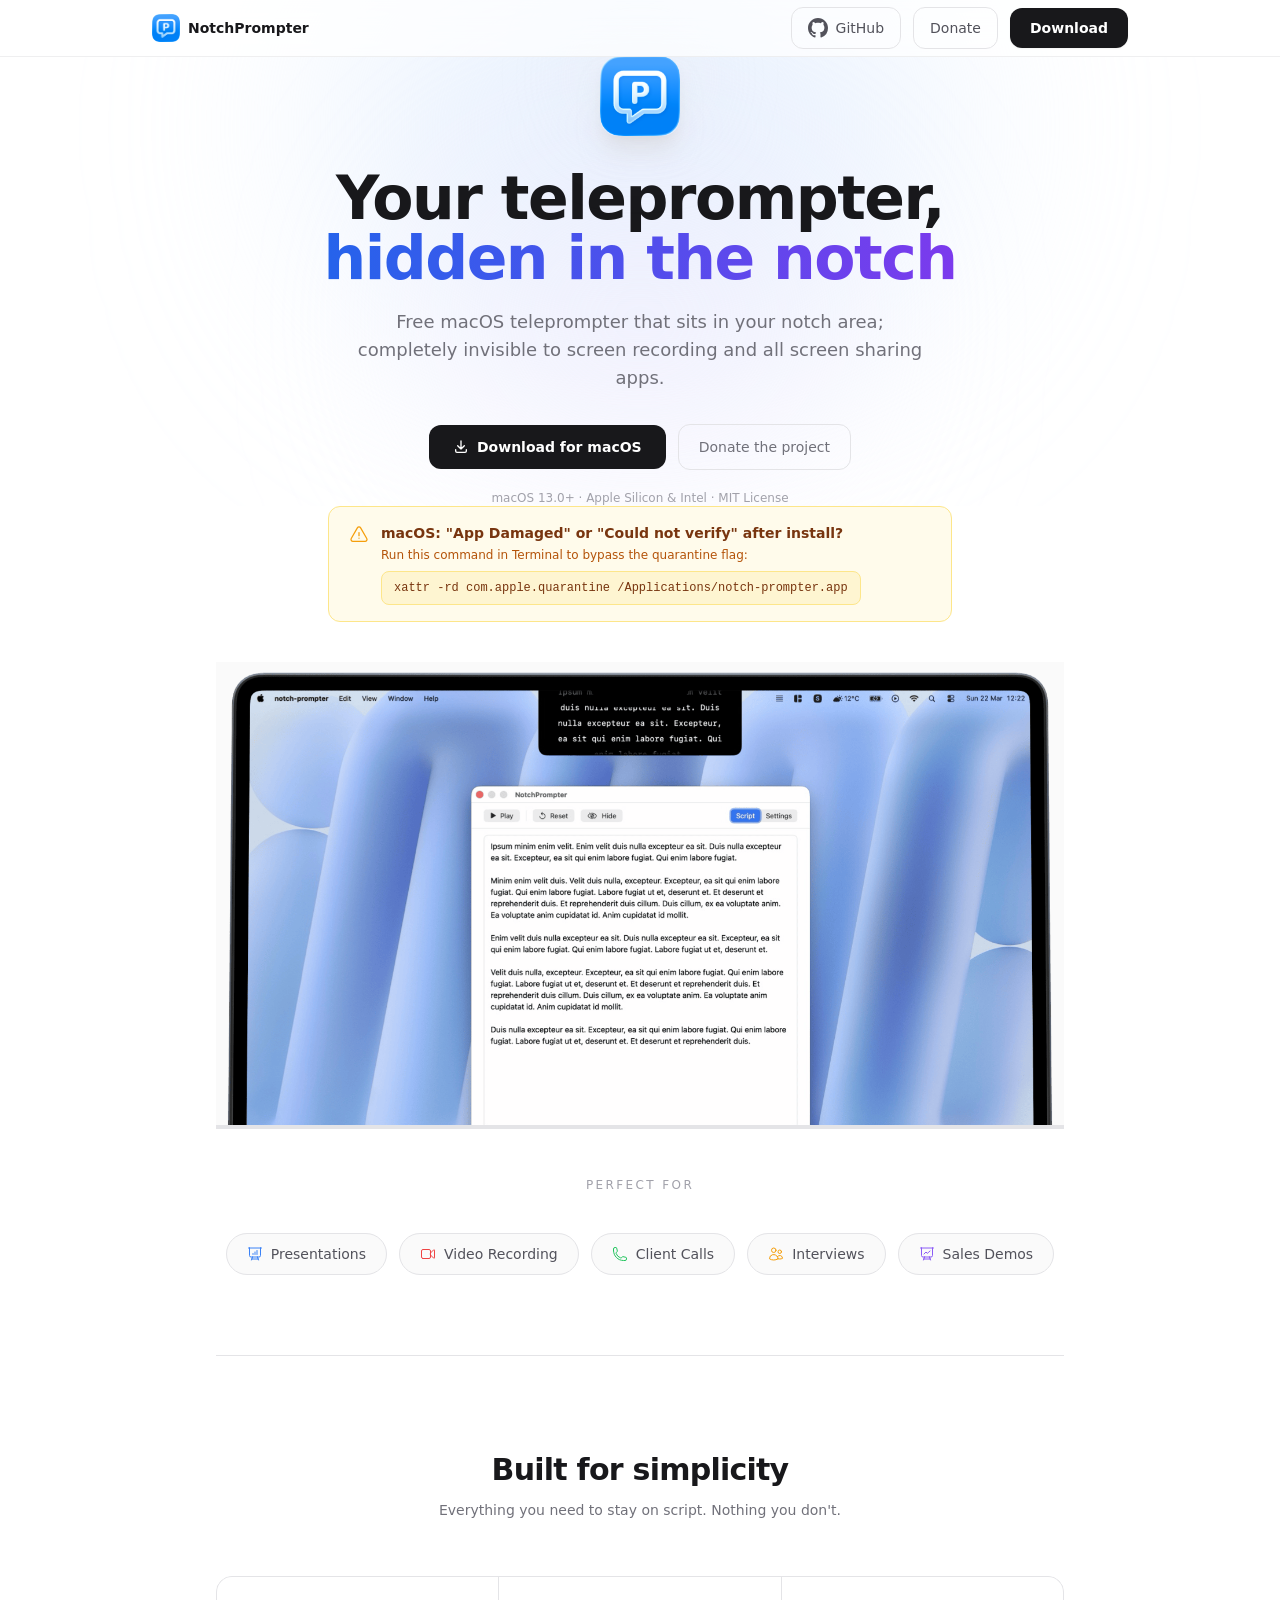
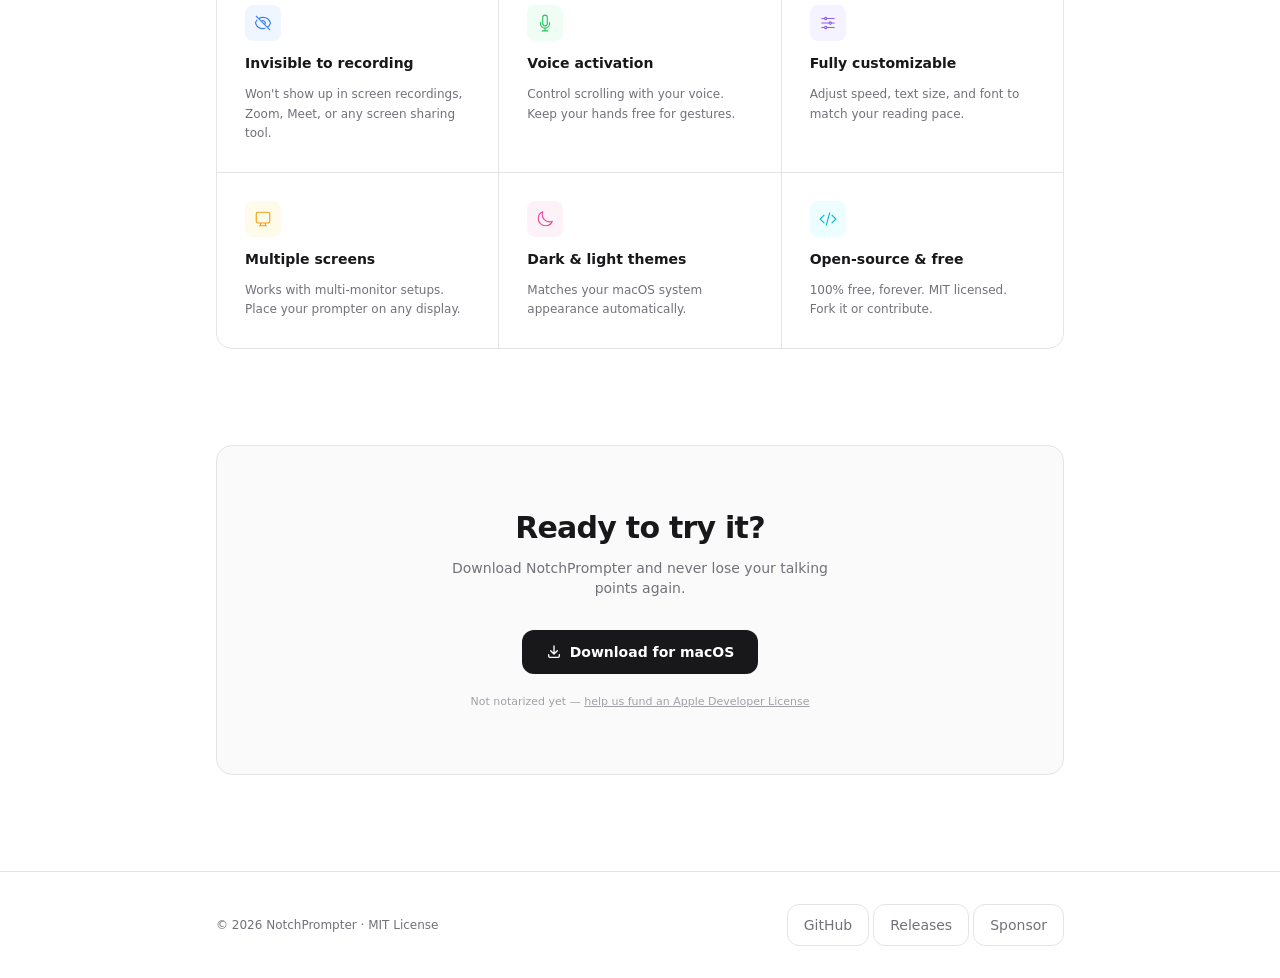
==== commit f4db805e: "Fix website for mobile" ====
--- a/docs/index.html
+++ b/docs/index.html
@@ -9,28 +9,34 @@
   <link rel="preconnect" href="https://fonts.googleapis.com">
   <link rel="preconnect" href="https://fonts.gstatic.com" crossorigin>
   <link href="https://fonts.googleapis.com/css2?family=Inter:wght@400;500;600;700;800;900&display=swap" rel="stylesheet">
-  <script type="module" crossorigin src="./assets/index-TTY2w0F6.js"></script>
-  <link rel="stylesheet" crossorigin href="./assets/index-D0AFZ10v.css">
+  <script type="module" crossorigin src="./assets/index-GAKOhKW_.js"></script>
+  <link rel="stylesheet" crossorigin href="./assets/index-TXX7pJ38.css">
 </head>
-<body class="bg-white text-zinc-900 antialiased overflow-x-hidden">
+<body class="bg-white text-zinc-900 antialiased overflow-x-hidden w-full max-w-full">
 
 <!-- Nav -->
 <nav class="fixed top-0 left-0 right-0 z-50 bg-white/70 backdrop-blur-2xl border-b border-zinc-200/60">
-  <div class="max-w-5xl mx-auto px-6 h-14 flex items-center justify-between">
-    <a href="#" class="flex items-center gap-2">
+  <div class="max-w-5xl mx-auto px-4 sm:px-6 h-14 flex items-center justify-between">
+    <a href="#" class="flex items-center gap-2 shrink-0">
       <img width="28" height="28" class="rounded-[7px]"
-        src="https://private-user-images.githubusercontent.com/1548104/523331988-0eff155d-c2f6-497b-80ce-6eab223935e4.png?jwt=eyJ0eXAiOiJKV1QiLCJhbGciOiJIUzI1NiJ9.[base64].yOlx25jece_-wAPPlJFqB1yLxHs_Di5P6B0NH2TCY4Y"
+        src="./assets/logo-0LuXtOgZ.png"
         alt="NotchPrompter" />
-      <span class="text-sm font-semibold text-zinc-900">NotchPrompter</span>
+      <span class="text-sm font-semibold text-zinc-900 hidden sm:inline">NotchPrompter</span>
     </a>
-    <div class="flex items-center gap-4">
+    <div class="flex items-center gap-2 sm:gap-3">
+
       <a href="https://github.com/jpomykala/NotchPrompter" target="_blank" rel="noopener noreferrer"
-         class="text-xs text-zinc-400 hover:text-zinc-700 transition-colors hidden sm:flex items-center gap-1.5">
-        <svg class="w-3.5 h-3.5" fill="currentColor" viewBox="0 0 24 24"><path d="M12 0C5.37 0 0 5.37 0 12c0 5.31 3.435 9.795 8.205 11.385.6.105.825-.255.825-.57 0-.285-.015-1.23-.015-2.235-3.015.555-3.795-.735-4.035-1.41-.135-.345-.72-1.41-1.23-1.695-.42-.225-1.02-.78-.015-.795.945-.015 1.62.87 1.845 1.23 1.08 1.815 2.805 1.305 3.495.99.105-.78.42-1.305.765-1.605-2.67-.3-5.46-1.335-5.46-5.925 0-1.305.465-2.385 1.23-3.225-.12-.3-.54-1.53.12-3.18 0 0 1.005-.315 3.3 1.23.96-.27 1.98-.405 3-.405s2.04.135 3 .405c2.295-1.56 3.3-1.23 3.3-1.23.66 1.65.24 2.88.12 3.18.765.84 1.23 1.905 1.23 3.225 0 4.605-2.805 5.625-5.475 5.925.435.375.81 1.095.81 2.22 0 1.605-.015 2.895-.015 3.3 0 .315.225.69.825.57A12.02 12.02 0 0024 12c0-6.63-5.37-12-12-12z"/></svg>
+         class="text-sm font-medium text-zinc-600 hover:text-zinc-900 transition-colors hidden md:flex items-center gap-2 px-4 py-2.5 rounded-xl hover:bg-zinc-100 border border-zinc-200">
+        <svg class="w-5 h-5" fill="currentColor" viewBox="0 0 24 24"><path d="M12 0C5.37 0 0 5.37 0 12c0 5.31 3.435 9.795 8.205 11.385.6.105.825-.255.825-.57 0-.285-.015-1.23-.015-2.235-3.015.555-3.795-.735-4.035-1.41-.135-.345-.72-1.41-1.23-1.695-.42-.225-1.02-.78-.015-.795.945-.015 1.62.87 1.845 1.23 1.08 1.815 2.805 1.305 3.495.99.105-.78.42-1.305.765-1.605-2.67-.3-5.46-1.335-5.46-5.925 0-1.305.465-2.385 1.23-3.225-.12-.3-.54-1.53.12-3.18 0 0 1.005-.315 3.3 1.23.96-.27 1.98-.405 3-.405s2.04.135 3 .405c2.295-1.56 3.3-1.23 3.3-1.23.66 1.65.24 2.88.12 3.18.765.84 1.23 1.905 1.23 3.225 0 4.605-2.805 5.625-5.475 5.925.435.375.81 1.095.81 2.22 0 1.605-.015 2.895-.015 3.3 0 .315.225.69.825.57A12.02 12.02 0 0024 12c0-6.63-5.37-12-12-12z"/></svg>
         GitHub
       </a>
+      <a href="https://jpomykala.gumroad.com/l/notchprompter" target="_blank" rel="noopener noreferrer"
+         class="text-sm font-medium text-zinc-600 hover:text-zinc-900 transition-colors hidden md:flex items-center gap-2 px-4 py-2.5 rounded-xl hover:bg-zinc-100 border border-zinc-200"
+      >
+        Donate
+      </a>
       <a href="https://github.com/jpomykala/NotchPrompter/releases/download/2.0/notch-prompter.app.zip"
-         class="text-xs font-medium bg-zinc-900 text-white px-3.5 py-1.5 rounded-lg hover:bg-zinc-800 transition-colors">
+         class="text-sm font-semibold bg-zinc-900 text-white px-5 py-2.5 rounded-xl hover:bg-zinc-800 transition-colors shadow-sm whitespace-nowrap">
         Download
       </a>
     </div>
@@ -39,28 +45,28 @@
 
 <main>
   <!-- Hero -->
-  <section class="relative min-h-[90vh] flex flex-col items-center justify-center pt-14 pb-8">
+  <section class="relative min-h-[50vh] flex flex-col items-center justify-center pt-14 overflow-hidden">
     <!-- Background glow -->
-    <div class="absolute top-1/4 left-1/2 -translate-x-1/2 -translate-y-1/2 w-[600px] h-[400px] bg-blue-100/60 rounded-full blur-[120px] pointer-events-none"></div>
-    <div class="absolute top-1/3 left-1/2 -translate-x-1/2 w-[400px] h-[300px] bg-violet-100/50 rounded-full blur-[100px] pointer-events-none"></div>
-
-    <div class="relative flex flex-col items-center text-center px-6 max-w-3xl mx-auto">
+    <div class="absolute top-1/4 left-1/2 -translate-x-1/2 -translate-y-1/2 w-[80vw] max-w-[600px] h-[400px] bg-blue-100/60 rounded-full blur-[120px] pointer-events-none"></div>
+    <div class="absolute top-1/3 left-1/2 -translate-x-1/2 w-[60vw] max-w-[400px] h-[300px] bg-violet-100/50 rounded-full blur-[100px] pointer-events-none"></div>
+
+    <div class="relative flex flex-col items-center text-center px-4 sm:px-6 max-w-3xl mx-auto">
       <!-- App icon -->
       <div class="mb-8 relative">
         <div class="absolute -inset-4 bg-gradient-to-b from-zinc-200/40 to-transparent rounded-3xl blur-2xl"></div>
         <img width="80" height="80" class="relative rounded-[18px] shadow-xl shadow-zinc-300/50"
-          src="https://private-user-images.githubusercontent.com/1548104/523331988-0eff155d-c2f6-497b-80ce-6eab223935e4.png?jwt=eyJ0eXAiOiJKV1QiLCJhbGciOiJIUzI1NiJ9.[base64].yOlx25jece_-wAPPlJFqB1yLxHs_Di5P6B0NH2TCY4Y"
+          src="./assets/logo-0LuXtOgZ.png"
           alt="NotchPrompter icon" />
       </div>
 
       <!-- Tagline -->
-      <h1 class="text-4xl sm:text-5xl md:text-6xl font-extrabold tracking-tight leading-[1.05] mb-5">
+      <h1 class="text-3xl sm:text-4xl md:text-5xl lg:text-6xl font-extrabold tracking-tight leading-[1.05] mb-5">
         <span class="text-zinc-900">Your teleprompter,</span><br/>
         <span class="bg-gradient-to-r from-blue-600 to-violet-600 bg-clip-text text-transparent">hidden in the notch</span>
       </h1>
 
       <p class="text-base md:text-lg text-zinc-500 max-w-xl leading-relaxed mb-8">
-        A free macOS teleprompter that sits in your notch area — completely invisible to screen recording, Zoom, and all sharing apps.
+        Free macOS teleprompter that sits in your notch area; completely invisible to screen recording and all screen sharing apps.
       </p>
 
       <!-- CTA -->
@@ -70,10 +76,10 @@
           <svg class="w-4 h-4" fill="none" viewBox="0 0 24 24" stroke="currentColor" stroke-width="2"><path stroke-linecap="round" stroke-linejoin="round" d="M4 16v2a2 2 0 002 2h12a2 2 0 002-2v-2M7 10l5 5m0 0l5-5m-5 5V3"/></svg>
           Download for macOS
         </a>
-        <a href="https://github.com/jpomykala/NotchPrompter" target="_blank" rel="noopener noreferrer"
+        <a href="https://jpomykala.gumroad.com/l/notchprompter" target="_blank" rel="noopener noreferrer"
            class="inline-flex items-center gap-2 text-zinc-500 hover:text-zinc-800 text-sm font-medium px-5 py-3 rounded-xl border border-zinc-200 hover:border-zinc-300 transition-all">
-          <svg class="w-4 h-4" fill="currentColor" viewBox="0 0 24 24"><path d="M12 0C5.37 0 0 5.37 0 12c0 5.31 3.435 9.795 8.205 11.385.6.105.825-.255.825-.57 0-.285-.015-1.23-.015-2.235-3.015.555-3.795-.735-4.035-1.41-.135-.345-.72-1.41-1.23-1.695-.42-.225-1.02-.78-.015-.795.945-.015 1.62.87 1.845 1.23 1.08 1.815 2.805 1.305 3.495.99.105-.78.42-1.305.765-1.605-2.67-.3-5.46-1.335-5.46-5.925 0-1.305.465-2.385 1.23-3.225-.12-.3-.54-1.53.12-3.18 0 0 1.005-.315 3.3 1.23.96-.27 1.98-.405 3-.405s2.04.135 3 .405c2.295-1.56 3.3-1.23 3.3-1.23.66 1.65.24 2.88.12 3.18.765.84 1.23 1.905 1.23 3.225 0 4.605-2.805 5.625-5.475 5.925.435.375.81 1.095.81 2.22 0 1.605-.015 2.895-.015 3.3 0 .315.225.69.825.57A12.02 12.02 0 0024 12c0-6.63-5.37-12-12-12z"/></svg>
-          Source Code
+
+         Donate the project
         </a>
       </div>
 
@@ -81,12 +87,26 @@
     </div>
   </section>
 
+  <!-- Quarantine notice -->
+  <section class="max-w-2xl mx-auto px-4 sm:px-6 pb-10">
+    <div class="flex items-start gap-3 bg-amber-50 border border-amber-200 rounded-xl px-5 py-4">
+      <svg class="w-5 h-5 text-amber-500 shrink-0 mt-0.5" fill="none" viewBox="0 0 24 24" stroke="currentColor" stroke-width="1.5"><path stroke-linecap="round" stroke-linejoin="round" d="M12 9v3.75m-9.303 3.376c-.866 1.5.217 3.374 1.948 3.374h14.71c1.73 0 2.813-1.874 1.948-3.374L13.949 3.378c-.866-1.5-3.032-1.5-3.898 0L2.697 16.126ZM12 15.75h.007v.008H12v-.008Z"/></svg>
+      <div>
+        <p class="text-sm font-semibold text-amber-900 mb-1">macOS: "App Damaged" or "Could not verify" after install?</p>
+        <p class="text-xs text-amber-700 mb-2">Run this command in Terminal to bypass the quarantine flag:</p>
+        <div class="relative group">
+          <pre class="bg-amber-100/70 border border-amber-200 rounded-lg px-3 py-2 text-xs font-mono text-amber-900 overflow-x-auto whitespace-pre-wrap break-all">xattr -rd com.apple.quarantine /Applications/notch-prompter.app</pre>
+        </div>
+      </div>
+    </div>
+  </section>
+
   <!-- Screenshot -->
-  <section class="max-w-4xl mx-auto px-6 pb-24">
+  <section class="max-w-4xl mx-auto px-4 sm:px-6 pb-12">
     <div class="relative group">
-      <div class="absolute -inset-px bg-gradient-to-b from-zinc-200 to-zinc-100 rounded-2xl"></div>
-      <div class="relative rounded-2xl overflow-hidden bg-zinc-50 border border-zinc-200">
-        <img src="https://private-user-images.githubusercontent.com/1548104/567345307-b83236e3-639f-4363-af68-99394331b92d.jpeg?jwt=eyJ0eXAiOiJKV1QiLCJhbGciOiJIUzI1NiJ9.[base64].anJ6EmO1cQ9HCvQALoMdhnpmJAHGNovkKtnPeWax1qI"
+      <div class="absolute"></div>
+      <div class="relative overflow-hidden bg-zinc-50 border-b-4 border-zinc-200">
+        <img src="./assets/screen-frame-notext-HmzE2F_0.png"
              alt="NotchPrompter — teleprompter in macOS notch"
              class="w-full h-auto" />
       </div>
@@ -94,7 +114,7 @@
   </section>
 
   <!-- Perfect for -->
-  <section class="max-w-4xl mx-auto px-6 py-20">
+  <section class="max-w-4xl mx-auto px-4 sm:px-6 pb-20">
     <p class="text-center text-xs font-medium uppercase tracking-[0.2em] text-zinc-400 mb-10">Perfect for</p>
     <div class="flex flex-wrap items-center justify-center gap-3">
       <span class="inline-flex items-center gap-2 px-5 py-2.5 rounded-full bg-zinc-50 border border-zinc-200 text-sm text-zinc-600">
@@ -121,10 +141,10 @@
   </section>
 
   <!-- Divider -->
-  <div class="max-w-4xl mx-auto px-6"><div class="border-t border-zinc-200"></div></div>
+  <div class="max-w-4xl mx-auto px-4 sm:px-6"><div class="border-t border-zinc-200"></div></div>
 
   <!-- Features -->
-  <section class="max-w-4xl mx-auto px-6 py-24">
+  <section class="max-w-4xl mx-auto px-4 sm:px-6 py-24">
     <div class="text-center mb-14">
       <h2 class="text-2xl md:text-3xl font-bold tracking-tight mb-3 text-zinc-900">Built for simplicity</h2>
       <p class="text-zinc-500 text-sm max-w-md mx-auto">Everything you need to stay on script. Nothing you don't.</p>
@@ -188,8 +208,8 @@
   </section>
 
   <!-- CTA -->
-  <section class="max-w-4xl mx-auto px-6 pb-24">
-    <div class="text-center py-16 px-8 rounded-2xl bg-zinc-50 border border-zinc-200">
+  <section class="max-w-4xl mx-auto px-4 sm:px-6 pb-24">
+    <div class="text-center py-12 sm:py-16 px-5 sm:px-8 rounded-2xl bg-zinc-50 border border-zinc-200">
       <h2 class="text-2xl md:text-3xl font-bold tracking-tight mb-3 text-zinc-900">Ready to try it?</h2>
       <p class="text-zinc-500 text-sm max-w-sm mx-auto mb-8">
         Download NotchPrompter and never lose your talking points again.
@@ -200,7 +220,7 @@
         Download for macOS
       </a>
       <p class="text-[11px] text-zinc-400 mt-5">
-        Not notarized yet — <a href="https://github.com/jpomykala/NotchPrompter?tab=readme-ov-file#donating" target="_blank" rel="noopener noreferrer" class="underline hover:text-zinc-600">help fund an Apple Developer License</a>
+        Not notarized yet — <a href="https://jpomykala.gumroad.com/l/notchprompter" target="_blank" rel="noopener noreferrer" class="underline hover:text-zinc-600">help us fund an Apple Developer License</a>
       </p>
     </div>
   </section>
@@ -208,13 +228,13 @@
 
 <!-- Footer -->
 <footer class="border-t border-zinc-200">
-  <div class="max-w-4xl mx-auto px-6 py-8">
+  <div class="max-w-4xl mx-auto px-4 sm:px-6 py-8">
     <div class="flex flex-col sm:flex-row justify-between items-center gap-4">
-      <p class="text-[11px] text-zinc-400">&copy; 2026 NotchPrompter · MIT License</p>
-      <div class="flex items-center gap-5 text-[11px]">
-        <a href="https://github.com/jpomykala/NotchPrompter" target="_blank" rel="noopener noreferrer" class="text-zinc-400 hover:text-zinc-700 transition-colors">GitHub</a>
-        <a href="https://github.com/jpomykala/NotchPrompter/releases" target="_blank" rel="noopener noreferrer" class="text-zinc-400 hover:text-zinc-700 transition-colors">Releases</a>
-        <a href="https://github.com/sponsors/jpomykala" target="_blank" rel="noopener noreferrer" class="text-zinc-400 hover:text-zinc-700 transition-colors">Sponsor</a>
+      <p class="text-xs text-zinc-500">&copy; 2026 NotchPrompter · MIT License</p>
+      <div class="flex flex-wrap items-center justify-center sm:justify-end gap-1">
+        <a href="https://github.com/jpomykala/NotchPrompter" target="_blank" rel="noopener noreferrer" class="text-sm font-medium text-zinc-500 hover:text-zinc-900 px-4 py-2.5 rounded-xl hover:bg-zinc-100 border border-zinc-200 transition-colors">GitHub</a>
+        <a href="https://github.com/jpomykala/NotchPrompter/releases" target="_blank" rel="noopener noreferrer" class="text-sm font-medium text-zinc-500 hover:text-zinc-900 px-4 py-2.5 rounded-xl hover:bg-zinc-100 border border-zinc-200 transition-colors">Releases</a>
+        <a href="https://jpomykala.gumroad.com/l/notchprompter" target="_blank" rel="noopener noreferrer" class="text-sm font-medium text-zinc-500 hover:text-zinc-900 px-4 py-2.5 rounded-xl hover:bg-zinc-100 border border-zinc-200 transition-colors">Sponsor</a>
       </div>
     </div>
   </div>
--- a/docs/assets/index-TXX7pJ38.css
+++ b/docs/assets/index-TXX7pJ38.css
@@ -0,0 +1 @@
+*,:before,:after{--tw-border-spacing-x: 0;--tw-border-spacing-y: 0;--tw-translate-x: 0;--tw-translate-y: 0;--tw-rotate: 0;--tw-skew-x: 0;--tw-skew-y: 0;--tw-scale-x: 1;--tw-scale-y: 1;--tw-pan-x: ;--tw-pan-y: ;--tw-pinch-zoom: ;--tw-scroll-snap-strictness: proximity;--tw-gradient-from-position: ;--tw-gradient-via-position: ;--tw-gradient-to-position: ;--tw-ordinal: ;--tw-slashed-zero: ;--tw-numeric-figure: ;--tw-numeric-spacing: ;--tw-numeric-fraction: ;--tw-ring-inset: ;--tw-ring-offset-width: 0px;--tw-ring-offset-color: #fff;--tw-ring-color: rgb(59 130 246 / .5);--tw-ring-offset-shadow: 0 0 #0000;--tw-ring-shadow: 0 0 #0000;--tw-shadow: 0 0 #0000;--tw-shadow-colored: 0 0 #0000;--tw-blur: ;--tw-brightness: ;--tw-contrast: ;--tw-grayscale: ;--tw-hue-rotate: ;--tw-invert: ;--tw-saturate: ;--tw-sepia: ;--tw-drop-shadow: ;--tw-backdrop-blur: ;--tw-backdrop-brightness: ;--tw-backdrop-contrast: ;--tw-backdrop-grayscale: ;--tw-backdrop-hue-rotate: ;--tw-backdrop-invert: ;--tw-backdrop-opacity: ;--tw-backdrop-saturate: ;--tw-backdrop-sepia: ;--tw-contain-size: ;--tw-contain-layout: ;--tw-contain-paint: ;--tw-contain-style: }::backdrop{--tw-border-spacing-x: 0;--tw-border-spacing-y: 0;--tw-translate-x: 0;--tw-translate-y: 0;--tw-rotate: 0;--tw-skew-x: 0;--tw-skew-y: 0;--tw-scale-x: 1;--tw-scale-y: 1;--tw-pan-x: ;--tw-pan-y: ;--tw-pinch-zoom: ;--tw-scroll-snap-strictness: proximity;--tw-gradient-from-position: ;--tw-gradient-via-position: ;--tw-gradient-to-position: ;--tw-ordinal: ;--tw-slashed-zero: ;--tw-numeric-figure: ;--tw-numeric-spacing: ;--tw-numeric-fraction: ;--tw-ring-inset: ;--tw-ring-offset-width: 0px;--tw-ring-offset-color: #fff;--tw-ring-color: rgb(59 130 246 / .5);--tw-ring-offset-shadow: 0 0 #0000;--tw-ring-shadow: 0 0 #0000;--tw-shadow: 0 0 #0000;--tw-shadow-colored: 0 0 #0000;--tw-blur: ;--tw-brightness: ;--tw-contrast: ;--tw-grayscale: ;--tw-hue-rotate: ;--tw-invert: ;--tw-saturate: ;--tw-sepia: ;--tw-drop-shadow: ;--tw-backdrop-blur: ;--tw-backdrop-brightness: ;--tw-backdrop-contrast: ;--tw-backdrop-grayscale: ;--tw-backdrop-hue-rotate: ;--tw-backdrop-invert: ;--tw-backdrop-opacity: ;--tw-backdrop-saturate: ;--tw-backdrop-sepia: ;--tw-contain-size: ;--tw-contain-layout: ;--tw-contain-paint: ;--tw-contain-style: }*,:before,:after{box-sizing:border-box;border-width:0;border-style:solid;border-color:#e5e7eb}:before,:after{--tw-content: ""}html,:host{line-height:1.5;-webkit-text-size-adjust:100%;-moz-tab-size:4;-o-tab-size:4;tab-size:4;font-family:ui-sans-serif,system-ui,sans-serif,"Apple Color Emoji","Segoe UI Emoji",Segoe UI Symbol,"Noto Color Emoji";font-feature-settings:normal;font-variation-settings:normal;-webkit-tap-highlight-color:transparent}body{margin:0;line-height:inherit}hr{height:0;color:inherit;border-top-width:1px}abbr:where([title]){-webkit-text-decoration:underline dotted;text-decoration:underline dotted}h1,h2,h3,h4,h5,h6{font-size:inherit;font-weight:inherit}a{color:inherit;text-decoration:inherit}b,strong{font-weight:bolder}code,kbd,samp,pre{font-family:ui-monospace,SFMono-Regular,Menlo,Monaco,Consolas,Liberation Mono,Courier New,monospace;font-feature-settings:normal;font-variation-settings:normal;font-size:1em}small{font-size:80%}sub,sup{font-size:75%;line-height:0;position:relative;vertical-align:baseline}sub{bottom:-.25em}sup{top:-.5em}table{text-indent:0;border-color:inherit;border-collapse:collapse}button,input,optgroup,select,textarea{font-family:inherit;font-feature-settings:inherit;font-variation-settings:inherit;font-size:100%;font-weight:inherit;line-height:inherit;letter-spacing:inherit;color:inherit;margin:0;padding:0}button,select{text-transform:none}button,input:where([type=button]),input:where([type=reset]),input:where([type=submit]){-webkit-appearance:button;background-color:transparent;background-image:none}:-moz-focusring{outline:auto}:-moz-ui-invalid{box-shadow:none}progress{vertical-align:baseline}::-webkit-inner-spin-button,::-webkit-outer-spin-button{height:auto}[type=search]{-webkit-appearance:textfield;outline-offset:-2px}::-webkit-search-decoration{-webkit-appearance:none}::-webkit-file-upload-button{-webkit-appearance:button;font:inherit}summary{display:list-item}blockquote,dl,dd,h1,h2,h3,h4,h5,h6,hr,figure,p,pre{margin:0}fieldset{margin:0;padding:0}legend{padding:0}ol,ul,menu{list-style:none;margin:0;padding:0}dialog{padding:0}textarea{resize:vertical}input::-moz-placeholder,textarea::-moz-placeholder{opacity:1;color:#9ca3af}input::placeholder,textarea::placeholder{opacity:1;color:#9ca3af}button,[role=button]{cursor:pointer}:disabled{cursor:default}img,svg,video,canvas,audio,iframe,embed,object{display:block;vertical-align:middle}img,video{max-width:100%;height:auto}[hidden]:where(:not([hidden=until-found])){display:none}.pointer-events-none{pointer-events:none}.invisible{visibility:hidden}.fixed{position:fixed}.absolute{position:absolute}.relative{position:relative}.-inset-4{top:-1rem;right:-1rem;bottom:-1rem;left:-1rem}.left-0{left:0}.left-1\/2{left:50%}.right-0{right:0}.top-0{top:0}.top-1\/3{top:33.333333%}.top-1\/4{top:25%}.z-50{z-index:50}.mx-auto{margin-left:auto;margin-right:auto}.mb-1{margin-bottom:.25rem}.mb-10{margin-bottom:2.5rem}.mb-14{margin-bottom:3.5rem}.mb-2{margin-bottom:.5rem}.mb-3{margin-bottom:.75rem}.mb-5{margin-bottom:1.25rem}.mb-8{margin-bottom:2rem}.mt-0\.5{margin-top:.125rem}.mt-5{margin-top:1.25rem}.flex{display:flex}.inline-flex{display:inline-flex}.grid{display:grid}.hidden{display:none}.h-14{height:3.5rem}.h-4{height:1rem}.h-5{height:1.25rem}.h-9{height:2.25rem}.h-\[18px\]{height:18px}.h-\[300px\]{height:300px}.h-\[400px\]{height:400px}.h-auto{height:auto}.min-h-\[50vh\]{min-height:50vh}.w-4{width:1rem}.w-5{width:1.25rem}.w-9{width:2.25rem}.w-\[18px\]{width:18px}.w-\[60vw\]{width:60vw}.w-\[80vw\]{width:80vw}.w-full{width:100%}.max-w-2xl{max-width:42rem}.max-w-3xl{max-width:48rem}.max-w-4xl{max-width:56rem}.max-w-5xl{max-width:64rem}.max-w-\[400px\]{max-width:400px}.max-w-\[600px\]{max-width:600px}.max-w-full{max-width:100%}.max-w-md{max-width:28rem}.max-w-sm{max-width:24rem}.max-w-xl{max-width:36rem}.shrink-0{flex-shrink:0}.-translate-x-1\/2{--tw-translate-x: -50%;transform:translate(var(--tw-translate-x),var(--tw-translate-y)) rotate(var(--tw-rotate)) skew(var(--tw-skew-x)) skewY(var(--tw-skew-y)) scaleX(var(--tw-scale-x)) scaleY(var(--tw-scale-y))}.-translate-y-1\/2{--tw-translate-y: -50%;transform:translate(var(--tw-translate-x),var(--tw-translate-y)) rotate(var(--tw-rotate)) skew(var(--tw-skew-x)) skewY(var(--tw-skew-y)) scaleX(var(--tw-scale-x)) scaleY(var(--tw-scale-y))}.flex-col{flex-direction:column}.flex-wrap{flex-wrap:wrap}.items-start{align-items:flex-start}.items-center{align-items:center}.justify-center{justify-content:center}.justify-between{justify-content:space-between}.gap-1{gap:.25rem}.gap-2{gap:.5rem}.gap-3{gap:.75rem}.gap-4{gap:1rem}.gap-px{gap:1px}.overflow-hidden{overflow:hidden}.overflow-x-auto{overflow-x:auto}.overflow-x-hidden{overflow-x:hidden}.whitespace-nowrap{white-space:nowrap}.whitespace-pre-wrap{white-space:pre-wrap}.break-all{word-break:break-all}.rounded-2xl{border-radius:1rem}.rounded-3xl{border-radius:1.5rem}.rounded-\[18px\]{border-radius:18px}.rounded-\[7px\]{border-radius:7px}.rounded-full{border-radius:9999px}.rounded-lg{border-radius:.5rem}.rounded-xl{border-radius:.75rem}.border{border-width:1px}.border-b{border-bottom-width:1px}.border-b-4{border-bottom-width:4px}.border-t{border-top-width:1px}.border-amber-200{--tw-border-opacity: 1;border-color:rgb(253 230 138 / var(--tw-border-opacity, 1))}.border-zinc-200{--tw-border-opacity: 1;border-color:rgb(228 228 231 / var(--tw-border-opacity, 1))}.border-zinc-200\/60{border-color:#e4e4e799}.bg-amber-100\/70{background-color:#fef3c7b3}.bg-amber-50{--tw-bg-opacity: 1;background-color:rgb(255 251 235 / var(--tw-bg-opacity, 1))}.bg-blue-100\/60{background-color:#dbeafe99}.bg-blue-50{--tw-bg-opacity: 1;background-color:rgb(239 246 255 / var(--tw-bg-opacity, 1))}.bg-cyan-50{--tw-bg-opacity: 1;background-color:rgb(236 254 255 / var(--tw-bg-opacity, 1))}.bg-green-50{--tw-bg-opacity: 1;background-color:rgb(240 253 244 / var(--tw-bg-opacity, 1))}.bg-pink-50{--tw-bg-opacity: 1;background-color:rgb(253 242 248 / var(--tw-bg-opacity, 1))}.bg-violet-100\/50{background-color:#ede9fe80}.bg-violet-50{--tw-bg-opacity: 1;background-color:rgb(245 243 255 / var(--tw-bg-opacity, 1))}.bg-white{--tw-bg-opacity: 1;background-color:rgb(255 255 255 / var(--tw-bg-opacity, 1))}.bg-white\/70{background-color:#ffffffb3}.bg-zinc-200{--tw-bg-opacity: 1;background-color:rgb(228 228 231 / var(--tw-bg-opacity, 1))}.bg-zinc-50{--tw-bg-opacity: 1;background-color:rgb(250 250 250 / var(--tw-bg-opacity, 1))}.bg-zinc-900{--tw-bg-opacity: 1;background-color:rgb(24 24 27 / var(--tw-bg-opacity, 1))}.bg-gradient-to-b{background-image:linear-gradient(to bottom,var(--tw-gradient-stops))}.bg-gradient-to-r{background-image:linear-gradient(to right,var(--tw-gradient-stops))}.from-blue-600{--tw-gradient-from: #2563eb var(--tw-gradient-from-position);--tw-gradient-to: rgb(37 99 235 / 0) var(--tw-gradient-to-position);--tw-gradient-stops: var(--tw-gradient-from), var(--tw-gradient-to)}.from-zinc-200\/40{--tw-gradient-from: rgb(228 228 231 / .4) var(--tw-gradient-from-position);--tw-gradient-to: rgb(228 228 231 / 0) var(--tw-gradient-to-position);--tw-gradient-stops: var(--tw-gradient-from), var(--tw-gradient-to)}.to-transparent{--tw-gradient-to: transparent var(--tw-gradient-to-position)}.to-violet-600{--tw-gradient-to: #7c3aed var(--tw-gradient-to-position)}.bg-clip-text{-webkit-background-clip:text;background-clip:text}.p-7{padding:1.75rem}.px-3{padding-left:.75rem;padding-right:.75rem}.px-4{padding-left:1rem;padding-right:1rem}.px-5{padding-left:1.25rem;padding-right:1.25rem}.px-6{padding-left:1.5rem;padding-right:1.5rem}.py-12{padding-top:3rem;padding-bottom:3rem}.py-2{padding-top:.5rem;padding-bottom:.5rem}.py-2\.5{padding-top:.625rem;padding-bottom:.625rem}.py-24{padding-top:6rem;padding-bottom:6rem}.py-3{padding-top:.75rem;padding-bottom:.75rem}.py-4{padding-top:1rem;padding-bottom:1rem}.py-8{padding-top:2rem;padding-bottom:2rem}.pb-10{padding-bottom:2.5rem}.pb-12{padding-bottom:3rem}.pb-20{padding-bottom:5rem}.pb-24{padding-bottom:6rem}.pt-14{padding-top:3.5rem}.text-center{text-align:center}.font-mono{font-family:ui-monospace,SFMono-Regular,Menlo,Monaco,Consolas,Liberation Mono,Courier New,monospace}.text-2xl{font-size:1.5rem;line-height:2rem}.text-3xl{font-size:1.875rem;line-height:2.25rem}.text-\[11px\]{font-size:11px}.text-base{font-size:1rem;line-height:1.5rem}.text-sm{font-size:.875rem;line-height:1.25rem}.text-xs{font-size:.75rem;line-height:1rem}.font-bold{font-weight:700}.font-extrabold{font-weight:800}.font-medium{font-weight:500}.font-semibold{font-weight:600}.uppercase{text-transform:uppercase}.leading-\[1\.05\]{line-height:1.05}.leading-relaxed{line-height:1.625}.tracking-\[0\.2em\]{letter-spacing:.2em}.tracking-tight{letter-spacing:-.025em}.text-amber-500{--tw-text-opacity: 1;color:rgb(245 158 11 / var(--tw-text-opacity, 1))}.text-amber-700{--tw-text-opacity: 1;color:rgb(180 83 9 / var(--tw-text-opacity, 1))}.text-amber-900{--tw-text-opacity: 1;color:rgb(120 53 15 / var(--tw-text-opacity, 1))}.text-blue-500{--tw-text-opacity: 1;color:rgb(59 130 246 / var(--tw-text-opacity, 1))}.text-cyan-500{--tw-text-opacity: 1;color:rgb(6 182 212 / var(--tw-text-opacity, 1))}.text-green-500{--tw-text-opacity: 1;color:rgb(34 197 94 / var(--tw-text-opacity, 1))}.text-pink-500{--tw-text-opacity: 1;color:rgb(236 72 153 / var(--tw-text-opacity, 1))}.text-red-500{--tw-text-opacity: 1;color:rgb(239 68 68 / var(--tw-text-opacity, 1))}.text-transparent{color:transparent}.text-violet-500{--tw-text-opacity: 1;color:rgb(139 92 246 / var(--tw-text-opacity, 1))}.text-white{--tw-text-opacity: 1;color:rgb(255 255 255 / var(--tw-text-opacity, 1))}.text-zinc-400{--tw-text-opacity: 1;color:rgb(161 161 170 / var(--tw-text-opacity, 1))}.text-zinc-500{--tw-text-opacity: 1;color:rgb(113 113 122 / var(--tw-text-opacity, 1))}.text-zinc-600{--tw-text-opacity: 1;color:rgb(82 82 91 / var(--tw-text-opacity, 1))}.text-zinc-900{--tw-text-opacity: 1;color:rgb(24 24 27 / var(--tw-text-opacity, 1))}.underline{text-decoration-line:underline}.antialiased{-webkit-font-smoothing:antialiased;-moz-osx-font-smoothing:grayscale}.shadow-sm{--tw-shadow: 0 1px 2px 0 rgb(0 0 0 / .05);--tw-shadow-colored: 0 1px 2px 0 var(--tw-shadow-color);box-shadow:var(--tw-ring-offset-shadow, 0 0 #0000),var(--tw-ring-shadow, 0 0 #0000),var(--tw-shadow)}.shadow-xl{--tw-shadow: 0 20px 25px -5px rgb(0 0 0 / .1), 0 8px 10px -6px rgb(0 0 0 / .1);--tw-shadow-colored: 0 20px 25px -5px var(--tw-shadow-color), 0 8px 10px -6px var(--tw-shadow-color);box-shadow:var(--tw-ring-offset-shadow, 0 0 #0000),var(--tw-ring-shadow, 0 0 #0000),var(--tw-shadow)}.shadow-zinc-300\/50{--tw-shadow-color: rgb(212 212 216 / .5);--tw-shadow: var(--tw-shadow-colored)}.blur-2xl{--tw-blur: blur(40px);filter:var(--tw-blur) var(--tw-brightness) var(--tw-contrast) var(--tw-grayscale) var(--tw-hue-rotate) var(--tw-invert) var(--tw-saturate) var(--tw-sepia) var(--tw-drop-shadow)}.blur-\[100px\]{--tw-blur: blur(100px);filter:var(--tw-blur) var(--tw-brightness) var(--tw-contrast) var(--tw-grayscale) var(--tw-hue-rotate) var(--tw-invert) var(--tw-saturate) var(--tw-sepia) var(--tw-drop-shadow)}.blur-\[120px\]{--tw-blur: blur(120px);filter:var(--tw-blur) var(--tw-brightness) var(--tw-contrast) var(--tw-grayscale) var(--tw-hue-rotate) var(--tw-invert) var(--tw-saturate) var(--tw-sepia) var(--tw-drop-shadow)}.backdrop-blur-2xl{--tw-backdrop-blur: blur(40px);-webkit-backdrop-filter:var(--tw-backdrop-blur) var(--tw-backdrop-brightness) var(--tw-backdrop-contrast) var(--tw-backdrop-grayscale) var(--tw-backdrop-hue-rotate) var(--tw-backdrop-invert) var(--tw-backdrop-opacity) var(--tw-backdrop-saturate) var(--tw-backdrop-sepia);backdrop-filter:var(--tw-backdrop-blur) var(--tw-backdrop-brightness) var(--tw-backdrop-contrast) var(--tw-backdrop-grayscale) var(--tw-backdrop-hue-rotate) var(--tw-backdrop-invert) var(--tw-backdrop-opacity) var(--tw-backdrop-saturate) var(--tw-backdrop-sepia)}.transition-all{transition-property:all;transition-timing-function:cubic-bezier(.4,0,.2,1);transition-duration:.15s}.transition-colors{transition-property:color,background-color,border-color,text-decoration-color,fill,stroke;transition-timing-function:cubic-bezier(.4,0,.2,1);transition-duration:.15s}:root{font-family:Inter,system-ui,-apple-system,BlinkMacSystemFont,Segoe UI,Roboto,sans-serif;line-height:1.5;font-weight:400;color-scheme:light;font-synthesis:none;text-rendering:optimizeLegibility;-webkit-font-smoothing:antialiased;-moz-osx-font-smoothing:grayscale}body{margin:0;padding:0;overflow-x:hidden}html{scroll-behavior:smooth;overflow-x:hidden}.hover\:border-zinc-300:hover{--tw-border-opacity: 1;border-color:rgb(212 212 216 / var(--tw-border-opacity, 1))}.hover\:bg-zinc-100:hover{--tw-bg-opacity: 1;background-color:rgb(244 244 245 / var(--tw-bg-opacity, 1))}.hover\:bg-zinc-800:hover{--tw-bg-opacity: 1;background-color:rgb(39 39 42 / var(--tw-bg-opacity, 1))}.hover\:text-zinc-600:hover{--tw-text-opacity: 1;color:rgb(82 82 91 / var(--tw-text-opacity, 1))}.hover\:text-zinc-800:hover{--tw-text-opacity: 1;color:rgb(39 39 42 / var(--tw-text-opacity, 1))}.hover\:text-zinc-900:hover{--tw-text-opacity: 1;color:rgb(24 24 27 / var(--tw-text-opacity, 1))}@media (min-width: 640px){.sm\:inline{display:inline}.sm\:grid-cols-2{grid-template-columns:repeat(2,minmax(0,1fr))}.sm\:flex-row{flex-direction:row}.sm\:justify-end{justify-content:flex-end}.sm\:gap-3{gap:.75rem}.sm\:px-6{padding-left:1.5rem;padding-right:1.5rem}.sm\:px-8{padding-left:2rem;padding-right:2rem}.sm\:py-16{padding-top:4rem;padding-bottom:4rem}.sm\:text-4xl{font-size:2.25rem;line-height:2.5rem}}@media (min-width: 768px){.md\:flex{display:flex}.md\:text-3xl{font-size:1.875rem;line-height:2.25rem}.md\:text-5xl{font-size:3rem;line-height:1}.md\:text-lg{font-size:1.125rem;line-height:1.75rem}}@media (min-width: 1024px){.lg\:grid-cols-3{grid-template-columns:repeat(3,minmax(0,1fr))}.lg\:text-6xl{font-size:3.75rem;line-height:1}}
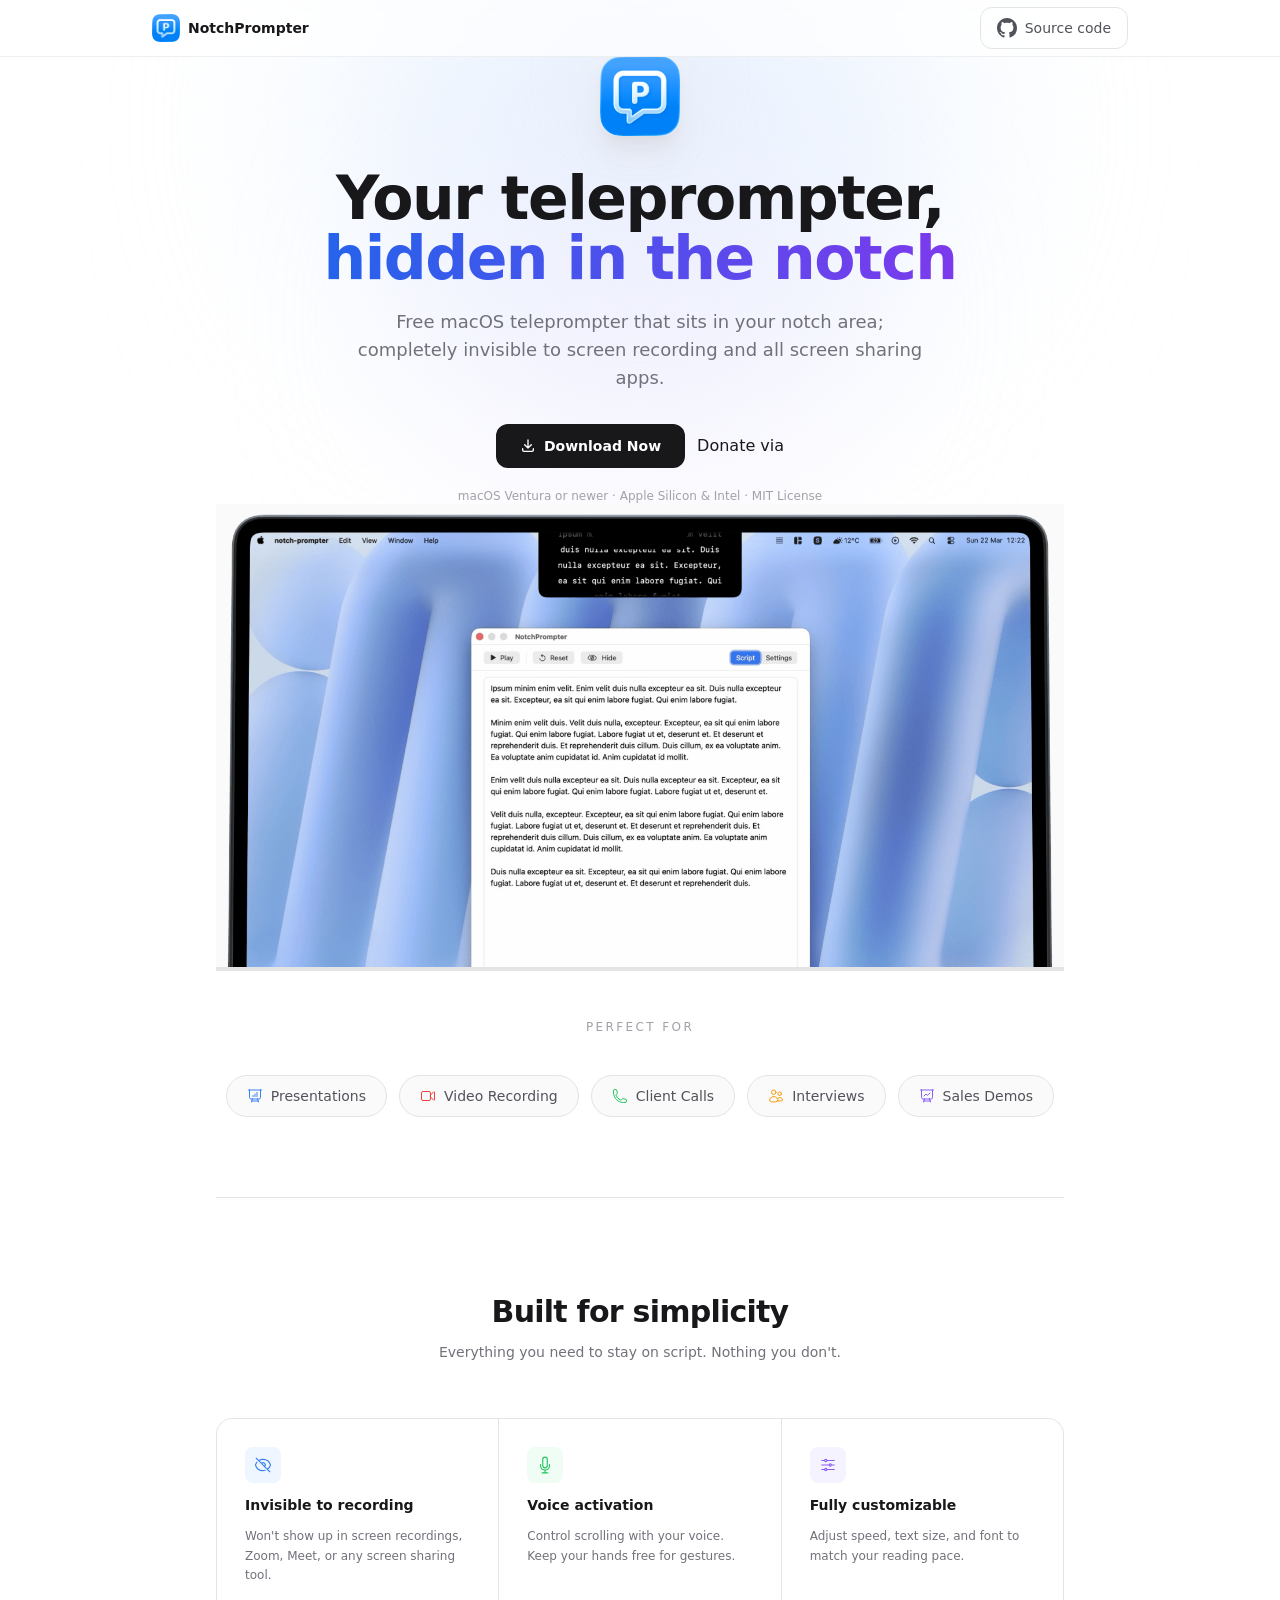
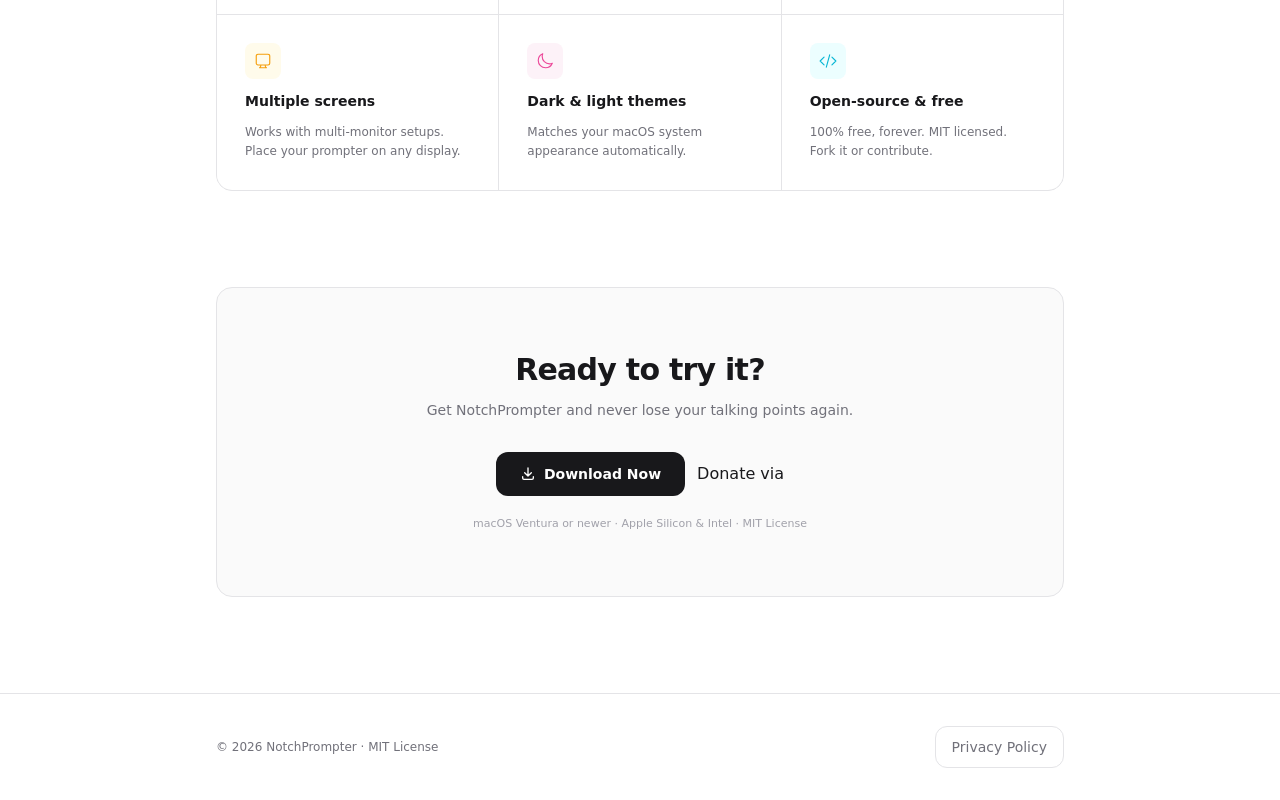
==== commit d7aba7ee: "Adjust page" ====
--- a/docs/index.html
+++ b/docs/index.html
@@ -9,39 +9,12 @@
   <link rel="preconnect" href="https://fonts.googleapis.com">
   <link rel="preconnect" href="https://fonts.gstatic.com" crossorigin>
   <link href="https://fonts.googleapis.com/css2?family=Inter:wght@400;500;600;700;800;900&display=swap" rel="stylesheet">
-  <script type="module" crossorigin src="./assets/index-GAKOhKW_.js"></script>
-  <link rel="stylesheet" crossorigin href="./assets/index-TXX7pJ38.css">
+  <script type="module" crossorigin src="./assets/main-C1xfr-pi.js"></script>
+  <link rel="stylesheet" crossorigin href="./assets/main-D66kZKhG.css">
 </head>
 <body class="bg-white text-zinc-900 antialiased overflow-x-hidden w-full max-w-full">
 
-<!-- Nav -->
-<nav class="fixed top-0 left-0 right-0 z-50 bg-white/70 backdrop-blur-2xl border-b border-zinc-200/60">
-  <div class="max-w-5xl mx-auto px-4 sm:px-6 h-14 flex items-center justify-between">
-    <a href="#" class="flex items-center gap-2 shrink-0">
-      <img width="28" height="28" class="rounded-[7px]"
-        src="./assets/logo-0LuXtOgZ.png"
-        alt="NotchPrompter" />
-      <span class="text-sm font-semibold text-zinc-900 hidden sm:inline">NotchPrompter</span>
-    </a>
-    <div class="flex items-center gap-2 sm:gap-3">
-
-      <a href="https://github.com/jpomykala/NotchPrompter" target="_blank" rel="noopener noreferrer"
-         class="text-sm font-medium text-zinc-600 hover:text-zinc-900 transition-colors hidden md:flex items-center gap-2 px-4 py-2.5 rounded-xl hover:bg-zinc-100 border border-zinc-200">
-        <svg class="w-5 h-5" fill="currentColor" viewBox="0 0 24 24"><path d="M12 0C5.37 0 0 5.37 0 12c0 5.31 3.435 9.795 8.205 11.385.6.105.825-.255.825-.57 0-.285-.015-1.23-.015-2.235-3.015.555-3.795-.735-4.035-1.41-.135-.345-.72-1.41-1.23-1.695-.42-.225-1.02-.78-.015-.795.945-.015 1.62.87 1.845 1.23 1.08 1.815 2.805 1.305 3.495.99.105-.78.42-1.305.765-1.605-2.67-.3-5.46-1.335-5.46-5.925 0-1.305.465-2.385 1.23-3.225-.12-.3-.54-1.53.12-3.18 0 0 1.005-.315 3.3 1.23.96-.27 1.98-.405 3-.405s2.04.135 3 .405c2.295-1.56 3.3-1.23 3.3-1.23.66 1.65.24 2.88.12 3.18.765.84 1.23 1.905 1.23 3.225 0 4.605-2.805 5.625-5.475 5.925.435.375.81 1.095.81 2.22 0 1.605-.015 2.895-.015 3.3 0 .315.225.69.825.57A12.02 12.02 0 0024 12c0-6.63-5.37-12-12-12z"/></svg>
-        GitHub
-      </a>
-      <a href="https://jpomykala.gumroad.com/l/notchprompter" target="_blank" rel="noopener noreferrer"
-         class="text-sm font-medium text-zinc-600 hover:text-zinc-900 transition-colors hidden md:flex items-center gap-2 px-4 py-2.5 rounded-xl hover:bg-zinc-100 border border-zinc-200"
-      >
-        Donate
-      </a>
-      <a href="https://github.com/jpomykala/NotchPrompter/releases/download/2.0/notch-prompter.app.zip"
-         class="text-sm font-semibold bg-zinc-900 text-white px-5 py-2.5 rounded-xl hover:bg-zinc-800 transition-colors shadow-sm whitespace-nowrap">
-        Download
-      </a>
-    </div>
-  </div>
-</nav>
+<nav id="nav"></nav>
 
 <main>
   <!-- Hero -->
@@ -71,33 +44,16 @@
 
       <!-- CTA -->
       <div class="flex flex-col sm:flex-row items-center gap-3 mb-5">
-        <a href="https://github.com/jpomykala/NotchPrompter/releases/download/2.0/notch-prompter.app.zip"
+        <a href="https://github.com/jpomykala/NotchPrompter/releases/download/2.0.2/notch-prompter.app.zip"
            class="inline-flex items-center gap-2 bg-zinc-900 text-white font-semibold text-sm px-6 py-3 rounded-xl hover:bg-zinc-800 transition-all">
           <svg class="w-4 h-4" fill="none" viewBox="0 0 24 24" stroke="currentColor" stroke-width="2"><path stroke-linecap="round" stroke-linejoin="round" d="M4 16v2a2 2 0 002 2h12a2 2 0 002-2v-2M7 10l5 5m0 0l5-5m-5 5V3"/></svg>
-          Download for macOS
+          Download Now
         </a>
-        <a href="https://jpomykala.gumroad.com/l/notchprompter" target="_blank" rel="noopener noreferrer"
-           class="inline-flex items-center gap-2 text-zinc-500 hover:text-zinc-800 text-sm font-medium px-5 py-3 rounded-xl border border-zinc-200 hover:border-zinc-300 transition-all">
 
-         Donate the project
-        </a>
+        <a class="gumroad-button" href="https://jpomykala.gumroad.com/l/notchprompter" data-gumroad-overlay-checkout="true">Donate via</a>
       </div>
 
-      <p class="text-xs text-zinc-400">macOS 13.0+ · Apple Silicon &amp; Intel · MIT License</p>
-    </div>
-  </section>
-
-  <!-- Quarantine notice -->
-  <section class="max-w-2xl mx-auto px-4 sm:px-6 pb-10">
-    <div class="flex items-start gap-3 bg-amber-50 border border-amber-200 rounded-xl px-5 py-4">
-      <svg class="w-5 h-5 text-amber-500 shrink-0 mt-0.5" fill="none" viewBox="0 0 24 24" stroke="currentColor" stroke-width="1.5"><path stroke-linecap="round" stroke-linejoin="round" d="M12 9v3.75m-9.303 3.376c-.866 1.5.217 3.374 1.948 3.374h14.71c1.73 0 2.813-1.874 1.948-3.374L13.949 3.378c-.866-1.5-3.032-1.5-3.898 0L2.697 16.126ZM12 15.75h.007v.008H12v-.008Z"/></svg>
-      <div>
-        <p class="text-sm font-semibold text-amber-900 mb-1">macOS: "App Damaged" or "Could not verify" after install?</p>
-        <p class="text-xs text-amber-700 mb-2">Run this command in Terminal to bypass the quarantine flag:</p>
-        <div class="relative group">
-          <pre class="bg-amber-100/70 border border-amber-200 rounded-lg px-3 py-2 text-xs font-mono text-amber-900 overflow-x-auto whitespace-pre-wrap break-all">xattr -rd com.apple.quarantine /Applications/notch-prompter.app</pre>
-        </div>
-      </div>
+      <p class="text-xs text-zinc-400">macOS Ventura or newer · Apple Silicon &amp; Intel · MIT License</p>
     </div>
   </section>
 
@@ -209,36 +165,28 @@
 
   <!-- CTA -->
   <section class="max-w-4xl mx-auto px-4 sm:px-6 pb-24">
-    <div class="text-center py-12 sm:py-16 px-5 sm:px-8 rounded-2xl bg-zinc-50 border border-zinc-200">
+    <div class="text-center py-12 sm:py-16 px-4 sm:px-8 rounded-2xl bg-zinc-50 border border-zinc-200">
       <h2 class="text-2xl md:text-3xl font-bold tracking-tight mb-3 text-zinc-900">Ready to try it?</h2>
-      <p class="text-zinc-500 text-sm max-w-sm mx-auto mb-8">
-        Download NotchPrompter and never lose your talking points again.
+      <p class="text-zinc-500 text-sm max-w-md mx-auto mb-8">
+        Get NotchPrompter and never lose your talking points again.
       </p>
-      <a href="https://github.com/jpomykala/NotchPrompter/releases/download/2.0/notch-prompter.app.zip"
-         class="inline-flex items-center gap-2 bg-zinc-900 text-white font-semibold text-sm px-6 py-3 rounded-xl hover:bg-zinc-800 transition-all">
-        <svg class="w-4 h-4" fill="none" viewBox="0 0 24 24" stroke="currentColor" stroke-width="2"><path stroke-linecap="round" stroke-linejoin="round" d="M4 16v2a2 2 0 002 2h12a2 2 0 002-2v-2M7 10l5 5m0 0l5-5m-5 5V3"/></svg>
-        Download for macOS
-      </a>
-      <p class="text-[11px] text-zinc-400 mt-5">
-        Not notarized yet — <a href="https://jpomykala.gumroad.com/l/notchprompter" target="_blank" rel="noopener noreferrer" class="underline hover:text-zinc-600">help us fund an Apple Developer License</a>
+      <div class="flex flex-col sm:flex-row items-center justify-center gap-3 mb-5">
+        <a href="https://github.com/jpomykala/NotchPrompter/releases/download/2.0.2/notch-prompter.app.zip"
+           class="inline-flex items-center gap-2 bg-zinc-900 text-white font-semibold text-sm px-6 py-3 rounded-xl hover:bg-zinc-800 transition-all">
+          <svg class="w-4 h-4" fill="none" viewBox="0 0 24 24" stroke="currentColor" stroke-width="2"><path stroke-linecap="round" stroke-linejoin="round" d="M4 16v2a2 2 0 002 2h12a2 2 0 002-2v-2M7 10l5 5m0 0l5-5m-5 5V3"/></svg>
+          Download Now
+        </a>
+        <a class="gumroad-button" href="https://jpomykala.gumroad.com/l/notchprompter" data-gumroad-overlay-checkout="true">Donate via</a>
+      </div>
+      <p class="text-[11px] text-zinc-400">
+        macOS Ventura or newer · Apple Silicon &amp; Intel · MIT License
       </p>
     </div>
   </section>
 </main>
 
-<!-- Footer -->
-<footer class="border-t border-zinc-200">
-  <div class="max-w-4xl mx-auto px-4 sm:px-6 py-8">
-    <div class="flex flex-col sm:flex-row justify-between items-center gap-4">
-      <p class="text-xs text-zinc-500">&copy; 2026 NotchPrompter · MIT License</p>
-      <div class="flex flex-wrap items-center justify-center sm:justify-end gap-1">
-        <a href="https://github.com/jpomykala/NotchPrompter" target="_blank" rel="noopener noreferrer" class="text-sm font-medium text-zinc-500 hover:text-zinc-900 px-4 py-2.5 rounded-xl hover:bg-zinc-100 border border-zinc-200 transition-colors">GitHub</a>
-        <a href="https://github.com/jpomykala/NotchPrompter/releases" target="_blank" rel="noopener noreferrer" class="text-sm font-medium text-zinc-500 hover:text-zinc-900 px-4 py-2.5 rounded-xl hover:bg-zinc-100 border border-zinc-200 transition-colors">Releases</a>
-        <a href="https://jpomykala.gumroad.com/l/notchprompter" target="_blank" rel="noopener noreferrer" class="text-sm font-medium text-zinc-500 hover:text-zinc-900 px-4 py-2.5 rounded-xl hover:bg-zinc-100 border border-zinc-200 transition-colors">Sponsor</a>
-      </div>
-    </div>
-  </div>
-</footer>
+<footer id="footer"></footer>
 
+<script src="https://gumroad.com/js/gumroad.js"></script>
 </body>
 </html>
--- a/docs/assets/main-D66kZKhG.css
+++ b/docs/assets/main-D66kZKhG.css
@@ -0,0 +1 @@
+*,:before,:after{--tw-border-spacing-x: 0;--tw-border-spacing-y: 0;--tw-translate-x: 0;--tw-translate-y: 0;--tw-rotate: 0;--tw-skew-x: 0;--tw-skew-y: 0;--tw-scale-x: 1;--tw-scale-y: 1;--tw-pan-x: ;--tw-pan-y: ;--tw-pinch-zoom: ;--tw-scroll-snap-strictness: proximity;--tw-gradient-from-position: ;--tw-gradient-via-position: ;--tw-gradient-to-position: ;--tw-ordinal: ;--tw-slashed-zero: ;--tw-numeric-figure: ;--tw-numeric-spacing: ;--tw-numeric-fraction: ;--tw-ring-inset: ;--tw-ring-offset-width: 0px;--tw-ring-offset-color: #fff;--tw-ring-color: rgb(59 130 246 / .5);--tw-ring-offset-shadow: 0 0 #0000;--tw-ring-shadow: 0 0 #0000;--tw-shadow: 0 0 #0000;--tw-shadow-colored: 0 0 #0000;--tw-blur: ;--tw-brightness: ;--tw-contrast: ;--tw-grayscale: ;--tw-hue-rotate: ;--tw-invert: ;--tw-saturate: ;--tw-sepia: ;--tw-drop-shadow: ;--tw-backdrop-blur: ;--tw-backdrop-brightness: ;--tw-backdrop-contrast: ;--tw-backdrop-grayscale: ;--tw-backdrop-hue-rotate: ;--tw-backdrop-invert: ;--tw-backdrop-opacity: ;--tw-backdrop-saturate: ;--tw-backdrop-sepia: ;--tw-contain-size: ;--tw-contain-layout: ;--tw-contain-paint: ;--tw-contain-style: }::backdrop{--tw-border-spacing-x: 0;--tw-border-spacing-y: 0;--tw-translate-x: 0;--tw-translate-y: 0;--tw-rotate: 0;--tw-skew-x: 0;--tw-skew-y: 0;--tw-scale-x: 1;--tw-scale-y: 1;--tw-pan-x: ;--tw-pan-y: ;--tw-pinch-zoom: ;--tw-scroll-snap-strictness: proximity;--tw-gradient-from-position: ;--tw-gradient-via-position: ;--tw-gradient-to-position: ;--tw-ordinal: ;--tw-slashed-zero: ;--tw-numeric-figure: ;--tw-numeric-spacing: ;--tw-numeric-fraction: ;--tw-ring-inset: ;--tw-ring-offset-width: 0px;--tw-ring-offset-color: #fff;--tw-ring-color: rgb(59 130 246 / .5);--tw-ring-offset-shadow: 0 0 #0000;--tw-ring-shadow: 0 0 #0000;--tw-shadow: 0 0 #0000;--tw-shadow-colored: 0 0 #0000;--tw-blur: ;--tw-brightness: ;--tw-contrast: ;--tw-grayscale: ;--tw-hue-rotate: ;--tw-invert: ;--tw-saturate: ;--tw-sepia: ;--tw-drop-shadow: ;--tw-backdrop-blur: ;--tw-backdrop-brightness: ;--tw-backdrop-contrast: ;--tw-backdrop-grayscale: ;--tw-backdrop-hue-rotate: ;--tw-backdrop-invert: ;--tw-backdrop-opacity: ;--tw-backdrop-saturate: ;--tw-backdrop-sepia: ;--tw-contain-size: ;--tw-contain-layout: ;--tw-contain-paint: ;--tw-contain-style: }*,:before,:after{box-sizing:border-box;border-width:0;border-style:solid;border-color:#e5e7eb}:before,:after{--tw-content: ""}html,:host{line-height:1.5;-webkit-text-size-adjust:100%;-moz-tab-size:4;-o-tab-size:4;tab-size:4;font-family:ui-sans-serif,system-ui,sans-serif,"Apple Color Emoji","Segoe UI Emoji",Segoe UI Symbol,"Noto Color Emoji";font-feature-settings:normal;font-variation-settings:normal;-webkit-tap-highlight-color:transparent}body{margin:0;line-height:inherit}hr{height:0;color:inherit;border-top-width:1px}abbr:where([title]){-webkit-text-decoration:underline dotted;text-decoration:underline dotted}h1,h2,h3,h4,h5,h6{font-size:inherit;font-weight:inherit}a{color:inherit;text-decoration:inherit}b,strong{font-weight:bolder}code,kbd,samp,pre{font-family:ui-monospace,SFMono-Regular,Menlo,Monaco,Consolas,Liberation Mono,Courier New,monospace;font-feature-settings:normal;font-variation-settings:normal;font-size:1em}small{font-size:80%}sub,sup{font-size:75%;line-height:0;position:relative;vertical-align:baseline}sub{bottom:-.25em}sup{top:-.5em}table{text-indent:0;border-color:inherit;border-collapse:collapse}button,input,optgroup,select,textarea{font-family:inherit;font-feature-settings:inherit;font-variation-settings:inherit;font-size:100%;font-weight:inherit;line-height:inherit;letter-spacing:inherit;color:inherit;margin:0;padding:0}button,select{text-transform:none}button,input:where([type=button]),input:where([type=reset]),input:where([type=submit]){-webkit-appearance:button;background-color:transparent;background-image:none}:-moz-focusring{outline:auto}:-moz-ui-invalid{box-shadow:none}progress{vertical-align:baseline}::-webkit-inner-spin-button,::-webkit-outer-spin-button{height:auto}[type=search]{-webkit-appearance:textfield;outline-offset:-2px}::-webkit-search-decoration{-webkit-appearance:none}::-webkit-file-upload-button{-webkit-appearance:button;font:inherit}summary{display:list-item}blockquote,dl,dd,h1,h2,h3,h4,h5,h6,hr,figure,p,pre{margin:0}fieldset{margin:0;padding:0}legend{padding:0}ol,ul,menu{list-style:none;margin:0;padding:0}dialog{padding:0}textarea{resize:vertical}input::-moz-placeholder,textarea::-moz-placeholder{opacity:1;color:#9ca3af}input::placeholder,textarea::placeholder{opacity:1;color:#9ca3af}button,[role=button]{cursor:pointer}:disabled{cursor:default}img,svg,video,canvas,audio,iframe,embed,object{display:block;vertical-align:middle}img,video{max-width:100%;height:auto}[hidden]:where(:not([hidden=until-found])){display:none}.pointer-events-none{pointer-events:none}.invisible{visibility:hidden}.fixed{position:fixed}.absolute{position:absolute}.relative{position:relative}.-inset-4{top:-1rem;right:-1rem;bottom:-1rem;left:-1rem}.left-0{left:0}.left-1\/2{left:50%}.right-0{right:0}.top-0{top:0}.top-1\/3{top:33.333333%}.top-1\/4{top:25%}.z-50{z-index:50}.mx-auto{margin-left:auto;margin-right:auto}.mb-10{margin-bottom:2.5rem}.mb-12{margin-bottom:3rem}.mb-14{margin-bottom:3.5rem}.mb-2{margin-bottom:.5rem}.mb-3{margin-bottom:.75rem}.mb-5{margin-bottom:1.25rem}.mb-8{margin-bottom:2rem}.mt-2{margin-top:.5rem}.flex{display:flex}.inline-flex{display:inline-flex}.grid{display:grid}.hidden{display:none}.h-14{height:3.5rem}.h-4{height:1rem}.h-5{height:1.25rem}.h-9{height:2.25rem}.h-\[18px\]{height:18px}.h-\[300px\]{height:300px}.h-\[400px\]{height:400px}.h-auto{height:auto}.min-h-\[50vh\]{min-height:50vh}.w-4{width:1rem}.w-5{width:1.25rem}.w-9{width:2.25rem}.w-\[18px\]{width:18px}.w-\[60vw\]{width:60vw}.w-\[80vw\]{width:80vw}.w-full{width:100%}.max-w-2xl{max-width:42rem}.max-w-3xl{max-width:48rem}.max-w-4xl{max-width:56rem}.max-w-5xl{max-width:64rem}.max-w-\[400px\]{max-width:400px}.max-w-\[600px\]{max-width:600px}.max-w-full{max-width:100%}.max-w-md{max-width:28rem}.max-w-none{max-width:none}.max-w-xl{max-width:36rem}.shrink-0{flex-shrink:0}.-translate-x-1\/2{--tw-translate-x: -50%;transform:translate(var(--tw-translate-x),var(--tw-translate-y)) rotate(var(--tw-rotate)) skew(var(--tw-skew-x)) skewY(var(--tw-skew-y)) scaleX(var(--tw-scale-x)) scaleY(var(--tw-scale-y))}.-translate-y-1\/2{--tw-translate-y: -50%;transform:translate(var(--tw-translate-x),var(--tw-translate-y)) rotate(var(--tw-rotate)) skew(var(--tw-skew-x)) skewY(var(--tw-skew-y)) scaleX(var(--tw-scale-x)) scaleY(var(--tw-scale-y))}.list-inside{list-style-position:inside}.list-disc{list-style-type:disc}.flex-col{flex-direction:column}.flex-wrap{flex-wrap:wrap}.items-center{align-items:center}.justify-center{justify-content:center}.justify-between{justify-content:space-between}.gap-1{gap:.25rem}.gap-2{gap:.5rem}.gap-3{gap:.75rem}.gap-4{gap:1rem}.gap-px{gap:1px}.space-y-1>:not([hidden])~:not([hidden]){--tw-space-y-reverse: 0;margin-top:calc(.25rem * calc(1 - var(--tw-space-y-reverse)));margin-bottom:calc(.25rem * var(--tw-space-y-reverse))}.divide-y>:not([hidden])~:not([hidden]){--tw-divide-y-reverse: 0;border-top-width:calc(1px * calc(1 - var(--tw-divide-y-reverse)));border-bottom-width:calc(1px * var(--tw-divide-y-reverse))}.divide-zinc-200>:not([hidden])~:not([hidden]){--tw-divide-opacity: 1;border-color:rgb(228 228 231 / var(--tw-divide-opacity, 1))}.overflow-hidden{overflow:hidden}.overflow-x-hidden{overflow-x:hidden}.rounded-2xl{border-radius:1rem}.rounded-3xl{border-radius:1.5rem}.rounded-\[18px\]{border-radius:18px}.rounded-\[7px\]{border-radius:7px}.rounded-full{border-radius:9999px}.rounded-lg{border-radius:.5rem}.rounded-xl{border-radius:.75rem}.border{border-width:1px}.border-b{border-bottom-width:1px}.border-b-4{border-bottom-width:4px}.border-t{border-top-width:1px}.border-zinc-200{--tw-border-opacity: 1;border-color:rgb(228 228 231 / var(--tw-border-opacity, 1))}.border-zinc-200\/60{border-color:#e4e4e799}.bg-amber-50{--tw-bg-opacity: 1;background-color:rgb(255 251 235 / var(--tw-bg-opacity, 1))}.bg-blue-100\/60{background-color:#dbeafe99}.bg-blue-50{--tw-bg-opacity: 1;background-color:rgb(239 246 255 / var(--tw-bg-opacity, 1))}.bg-cyan-50{--tw-bg-opacity: 1;background-color:rgb(236 254 255 / var(--tw-bg-opacity, 1))}.bg-green-50{--tw-bg-opacity: 1;background-color:rgb(240 253 244 / var(--tw-bg-opacity, 1))}.bg-pink-50{--tw-bg-opacity: 1;background-color:rgb(253 242 248 / var(--tw-bg-opacity, 1))}.bg-violet-100\/50{background-color:#ede9fe80}.bg-violet-50{--tw-bg-opacity: 1;background-color:rgb(245 243 255 / var(--tw-bg-opacity, 1))}.bg-white{--tw-bg-opacity: 1;background-color:rgb(255 255 255 / var(--tw-bg-opacity, 1))}.bg-white\/70{background-color:#ffffffb3}.bg-zinc-200{--tw-bg-opacity: 1;background-color:rgb(228 228 231 / var(--tw-bg-opacity, 1))}.bg-zinc-50{--tw-bg-opacity: 1;background-color:rgb(250 250 250 / var(--tw-bg-opacity, 1))}.bg-zinc-900{--tw-bg-opacity: 1;background-color:rgb(24 24 27 / var(--tw-bg-opacity, 1))}.bg-gradient-to-b{background-image:linear-gradient(to bottom,var(--tw-gradient-stops))}.bg-gradient-to-r{background-image:linear-gradient(to right,var(--tw-gradient-stops))}.from-blue-600{--tw-gradient-from: #2563eb var(--tw-gradient-from-position);--tw-gradient-to: rgb(37 99 235 / 0) var(--tw-gradient-to-position);--tw-gradient-stops: var(--tw-gradient-from), var(--tw-gradient-to)}.from-zinc-200\/40{--tw-gradient-from: rgb(228 228 231 / .4) var(--tw-gradient-from-position);--tw-gradient-to: rgb(228 228 231 / 0) var(--tw-gradient-to-position);--tw-gradient-stops: var(--tw-gradient-from), var(--tw-gradient-to)}.to-transparent{--tw-gradient-to: transparent var(--tw-gradient-to-position)}.to-violet-600{--tw-gradient-to: #7c3aed var(--tw-gradient-to-position)}.bg-clip-text{-webkit-background-clip:text;background-clip:text}.p-7{padding:1.75rem}.px-4{padding-left:1rem;padding-right:1rem}.px-5{padding-left:1.25rem;padding-right:1.25rem}.px-6{padding-left:1.5rem;padding-right:1.5rem}.py-12{padding-top:3rem;padding-bottom:3rem}.py-2\.5{padding-top:.625rem;padding-bottom:.625rem}.py-24{padding-top:6rem;padding-bottom:6rem}.py-3{padding-top:.75rem;padding-bottom:.75rem}.py-8{padding-top:2rem;padding-bottom:2rem}.pb-12{padding-bottom:3rem}.pb-20{padding-bottom:5rem}.pb-24{padding-bottom:6rem}.pb-8{padding-bottom:2rem}.pt-14{padding-top:3.5rem}.pt-20{padding-top:5rem}.pt-8{padding-top:2rem}.text-center{text-align:center}.text-2xl{font-size:1.5rem;line-height:2rem}.text-3xl{font-size:1.875rem;line-height:2.25rem}.text-\[11px\]{font-size:11px}.text-base{font-size:1rem;line-height:1.5rem}.text-lg{font-size:1.125rem;line-height:1.75rem}.text-sm{font-size:.875rem;line-height:1.25rem}.text-xs{font-size:.75rem;line-height:1rem}.font-bold{font-weight:700}.font-extrabold{font-weight:800}.font-medium{font-weight:500}.font-semibold{font-weight:600}.uppercase{text-transform:uppercase}.leading-\[1\.05\]{line-height:1.05}.leading-relaxed{line-height:1.625}.tracking-\[0\.2em\]{letter-spacing:.2em}.tracking-tight{letter-spacing:-.025em}.text-amber-500{--tw-text-opacity: 1;color:rgb(245 158 11 / var(--tw-text-opacity, 1))}.text-blue-500{--tw-text-opacity: 1;color:rgb(59 130 246 / var(--tw-text-opacity, 1))}.text-blue-600{--tw-text-opacity: 1;color:rgb(37 99 235 / var(--tw-text-opacity, 1))}.text-cyan-500{--tw-text-opacity: 1;color:rgb(6 182 212 / var(--tw-text-opacity, 1))}.text-green-500{--tw-text-opacity: 1;color:rgb(34 197 94 / var(--tw-text-opacity, 1))}.text-pink-500{--tw-text-opacity: 1;color:rgb(236 72 153 / var(--tw-text-opacity, 1))}.text-red-500{--tw-text-opacity: 1;color:rgb(239 68 68 / var(--tw-text-opacity, 1))}.text-transparent{color:transparent}.text-violet-500{--tw-text-opacity: 1;color:rgb(139 92 246 / var(--tw-text-opacity, 1))}.text-white{--tw-text-opacity: 1;color:rgb(255 255 255 / var(--tw-text-opacity, 1))}.text-zinc-400{--tw-text-opacity: 1;color:rgb(161 161 170 / var(--tw-text-opacity, 1))}.text-zinc-500{--tw-text-opacity: 1;color:rgb(113 113 122 / var(--tw-text-opacity, 1))}.text-zinc-600{--tw-text-opacity: 1;color:rgb(82 82 91 / var(--tw-text-opacity, 1))}.text-zinc-900{--tw-text-opacity: 1;color:rgb(24 24 27 / var(--tw-text-opacity, 1))}.underline{text-decoration-line:underline}.antialiased{-webkit-font-smoothing:antialiased;-moz-osx-font-smoothing:grayscale}.shadow-xl{--tw-shadow: 0 20px 25px -5px rgb(0 0 0 / .1), 0 8px 10px -6px rgb(0 0 0 / .1);--tw-shadow-colored: 0 20px 25px -5px var(--tw-shadow-color), 0 8px 10px -6px var(--tw-shadow-color);box-shadow:var(--tw-ring-offset-shadow, 0 0 #0000),var(--tw-ring-shadow, 0 0 #0000),var(--tw-shadow)}.shadow-zinc-300\/50{--tw-shadow-color: rgb(212 212 216 / .5);--tw-shadow: var(--tw-shadow-colored)}.blur-2xl{--tw-blur: blur(40px);filter:var(--tw-blur) var(--tw-brightness) var(--tw-contrast) var(--tw-grayscale) var(--tw-hue-rotate) var(--tw-invert) var(--tw-saturate) var(--tw-sepia) var(--tw-drop-shadow)}.blur-\[100px\]{--tw-blur: blur(100px);filter:var(--tw-blur) var(--tw-brightness) var(--tw-contrast) var(--tw-grayscale) var(--tw-hue-rotate) var(--tw-invert) var(--tw-saturate) var(--tw-sepia) var(--tw-drop-shadow)}.blur-\[120px\]{--tw-blur: blur(120px);filter:var(--tw-blur) var(--tw-brightness) var(--tw-contrast) var(--tw-grayscale) var(--tw-hue-rotate) var(--tw-invert) var(--tw-saturate) var(--tw-sepia) var(--tw-drop-shadow)}.backdrop-blur-2xl{--tw-backdrop-blur: blur(40px);-webkit-backdrop-filter:var(--tw-backdrop-blur) var(--tw-backdrop-brightness) var(--tw-backdrop-contrast) var(--tw-backdrop-grayscale) var(--tw-backdrop-hue-rotate) var(--tw-backdrop-invert) var(--tw-backdrop-opacity) var(--tw-backdrop-saturate) var(--tw-backdrop-sepia);backdrop-filter:var(--tw-backdrop-blur) var(--tw-backdrop-brightness) var(--tw-backdrop-contrast) var(--tw-backdrop-grayscale) var(--tw-backdrop-hue-rotate) var(--tw-backdrop-invert) var(--tw-backdrop-opacity) var(--tw-backdrop-saturate) var(--tw-backdrop-sepia)}.transition-all{transition-property:all;transition-timing-function:cubic-bezier(.4,0,.2,1);transition-duration:.15s}.transition-colors{transition-property:color,background-color,border-color,text-decoration-color,fill,stroke;transition-timing-function:cubic-bezier(.4,0,.2,1);transition-duration:.15s}:root{font-family:Inter,system-ui,-apple-system,BlinkMacSystemFont,Segoe UI,Roboto,sans-serif;line-height:1.5;font-weight:400;color-scheme:light;font-synthesis:none;text-rendering:optimizeLegibility;-webkit-font-smoothing:antialiased;-moz-osx-font-smoothing:grayscale}body{margin:0;padding:0;overflow-x:hidden}html{scroll-behavior:smooth;overflow-x:hidden}.hover\:bg-zinc-100:hover{--tw-bg-opacity: 1;background-color:rgb(244 244 245 / var(--tw-bg-opacity, 1))}.hover\:bg-zinc-800:hover{--tw-bg-opacity: 1;background-color:rgb(39 39 42 / var(--tw-bg-opacity, 1))}.hover\:text-blue-800:hover{--tw-text-opacity: 1;color:rgb(30 64 175 / var(--tw-text-opacity, 1))}.hover\:text-zinc-900:hover{--tw-text-opacity: 1;color:rgb(24 24 27 / var(--tw-text-opacity, 1))}@media (min-width: 640px){.sm\:inline{display:inline}.sm\:grid-cols-2{grid-template-columns:repeat(2,minmax(0,1fr))}.sm\:flex-row{flex-direction:row}.sm\:justify-end{justify-content:flex-end}.sm\:gap-3{gap:.75rem}.sm\:px-6{padding-left:1.5rem;padding-right:1.5rem}.sm\:px-8{padding-left:2rem;padding-right:2rem}.sm\:py-16{padding-top:4rem;padding-bottom:4rem}.sm\:text-4xl{font-size:2.25rem;line-height:2.5rem}}@media (min-width: 768px){.md\:flex{display:flex}.md\:text-3xl{font-size:1.875rem;line-height:2.25rem}.md\:text-5xl{font-size:3rem;line-height:1}.md\:text-lg{font-size:1.125rem;line-height:1.75rem}}@media (min-width: 1024px){.lg\:grid-cols-3{grid-template-columns:repeat(3,minmax(0,1fr))}.lg\:text-6xl{font-size:3.75rem;line-height:1}}
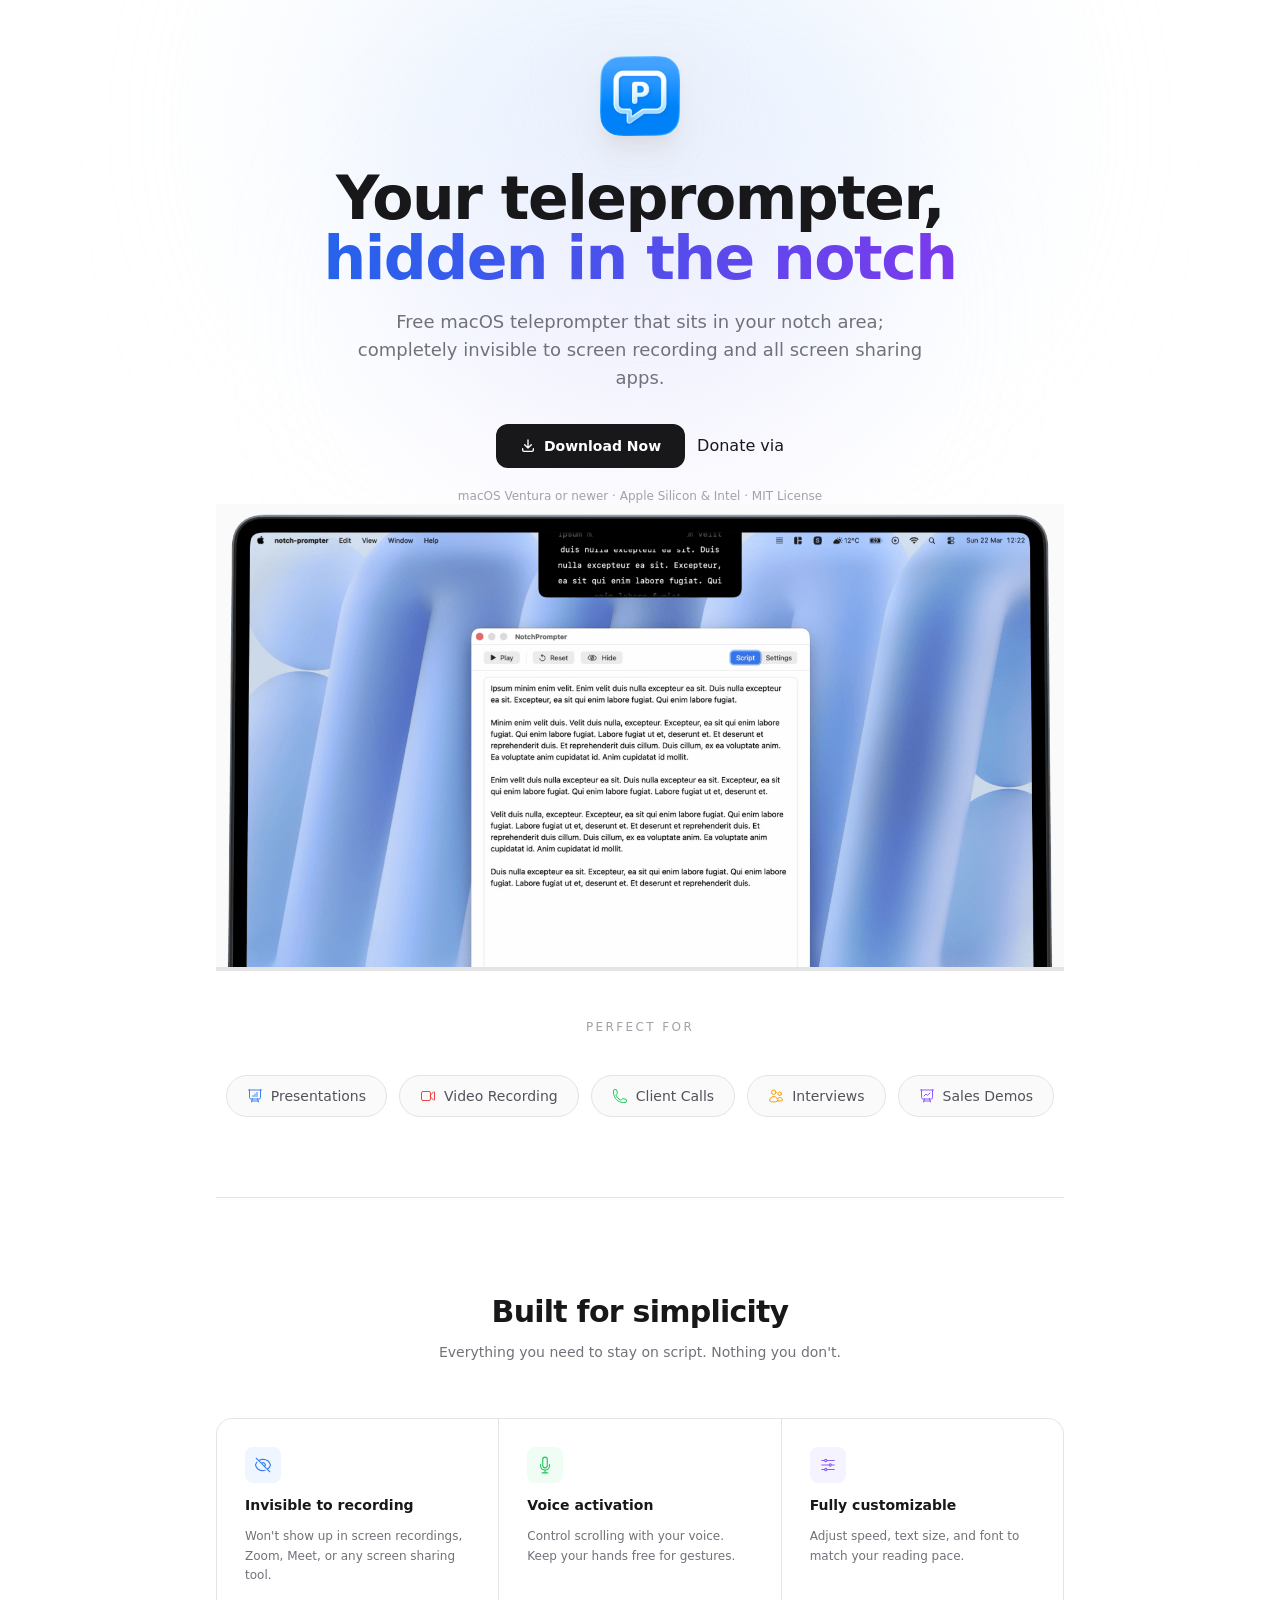
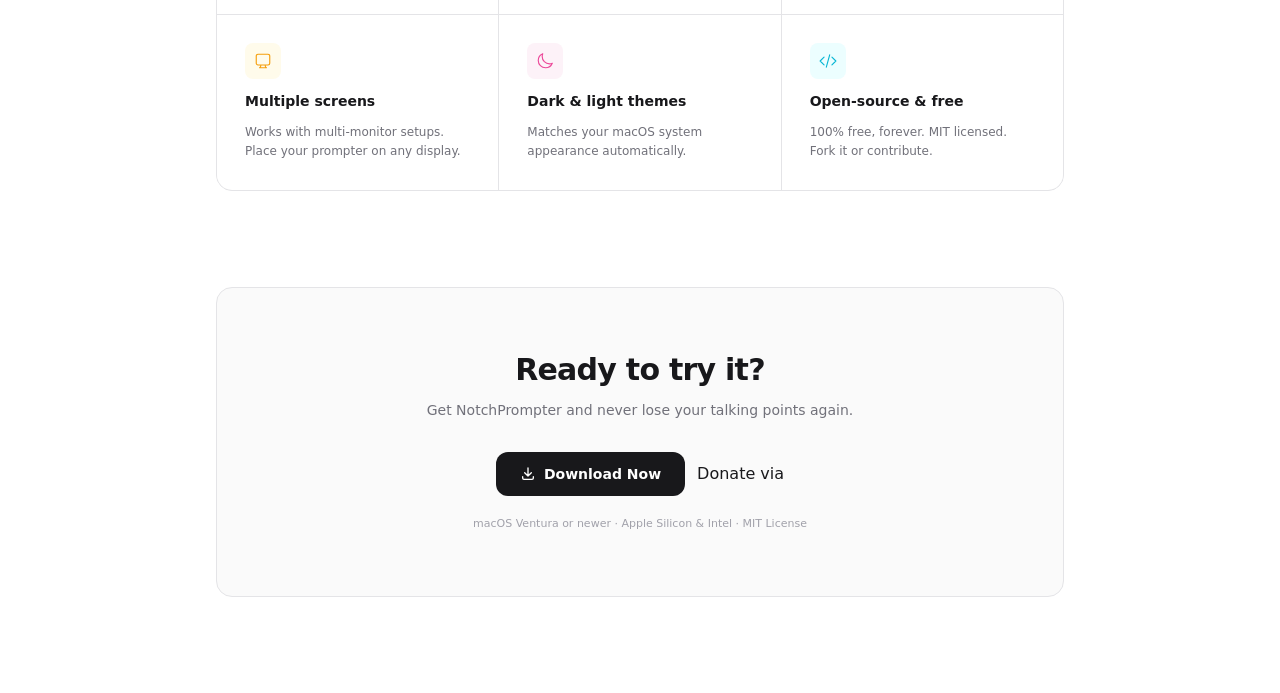
==== commit 6937b096: "Update website" ====
--- a/docs/index.html
+++ b/docs/index.html
@@ -9,7 +9,7 @@
   <link rel="preconnect" href="https://fonts.googleapis.com">
   <link rel="preconnect" href="https://fonts.gstatic.com" crossorigin>
   <link href="https://fonts.googleapis.com/css2?family=Inter:wght@400;500;600;700;800;900&display=swap" rel="stylesheet">
-  <script type="module" crossorigin src="./assets/main-C1xfr-pi.js"></script>
+  <script type="module" crossorigin src="./assets/main-ByQqd07q.js"></script>
   <link rel="stylesheet" crossorigin href="./assets/main-D66kZKhG.css">
 </head>
 <body class="bg-white text-zinc-900 antialiased overflow-x-hidden w-full max-w-full">
@@ -44,7 +44,8 @@
 
       <!-- CTA -->
       <div class="flex flex-col sm:flex-row items-center gap-3 mb-5">
-        <a href="https://github.com/jpomykala/NotchPrompter/releases/download/2.0.2/notch-prompter.app.zip"
+        <a href="#"
+           data-download-link
            class="inline-flex items-center gap-2 bg-zinc-900 text-white font-semibold text-sm px-6 py-3 rounded-xl hover:bg-zinc-800 transition-all">
           <svg class="w-4 h-4" fill="none" viewBox="0 0 24 24" stroke="currentColor" stroke-width="2"><path stroke-linecap="round" stroke-linejoin="round" d="M4 16v2a2 2 0 002 2h12a2 2 0 002-2v-2M7 10l5 5m0 0l5-5m-5 5V3"/></svg>
           Download Now
@@ -171,7 +172,8 @@
         Get NotchPrompter and never lose your talking points again.
       </p>
       <div class="flex flex-col sm:flex-row items-center justify-center gap-3 mb-5">
-        <a href="https://github.com/jpomykala/NotchPrompter/releases/download/2.0.2/notch-prompter.app.zip"
+        <a href="#"
+           data-download-link
            class="inline-flex items-center gap-2 bg-zinc-900 text-white font-semibold text-sm px-6 py-3 rounded-xl hover:bg-zinc-800 transition-all">
           <svg class="w-4 h-4" fill="none" viewBox="0 0 24 24" stroke="currentColor" stroke-width="2"><path stroke-linecap="round" stroke-linejoin="round" d="M4 16v2a2 2 0 002 2h12a2 2 0 002-2v-2M7 10l5 5m0 0l5-5m-5 5V3"/></svg>
           Download Now
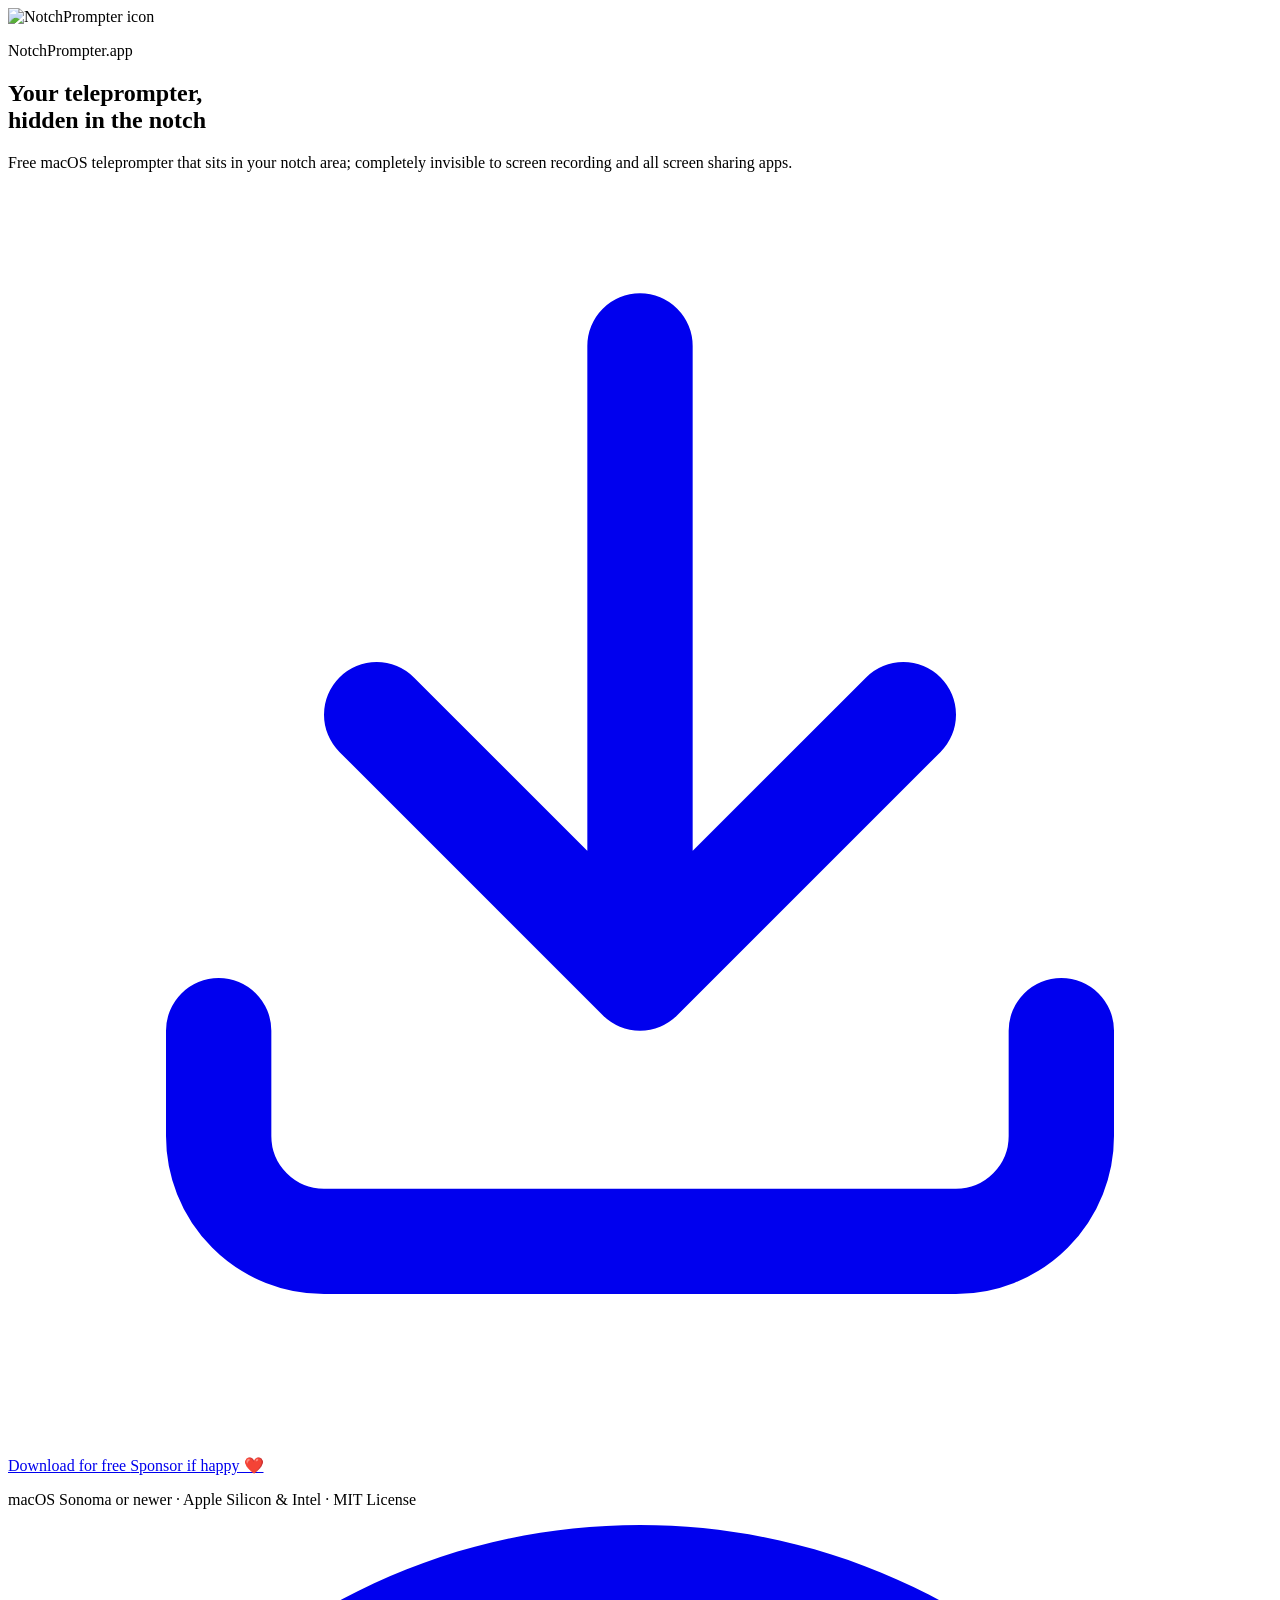
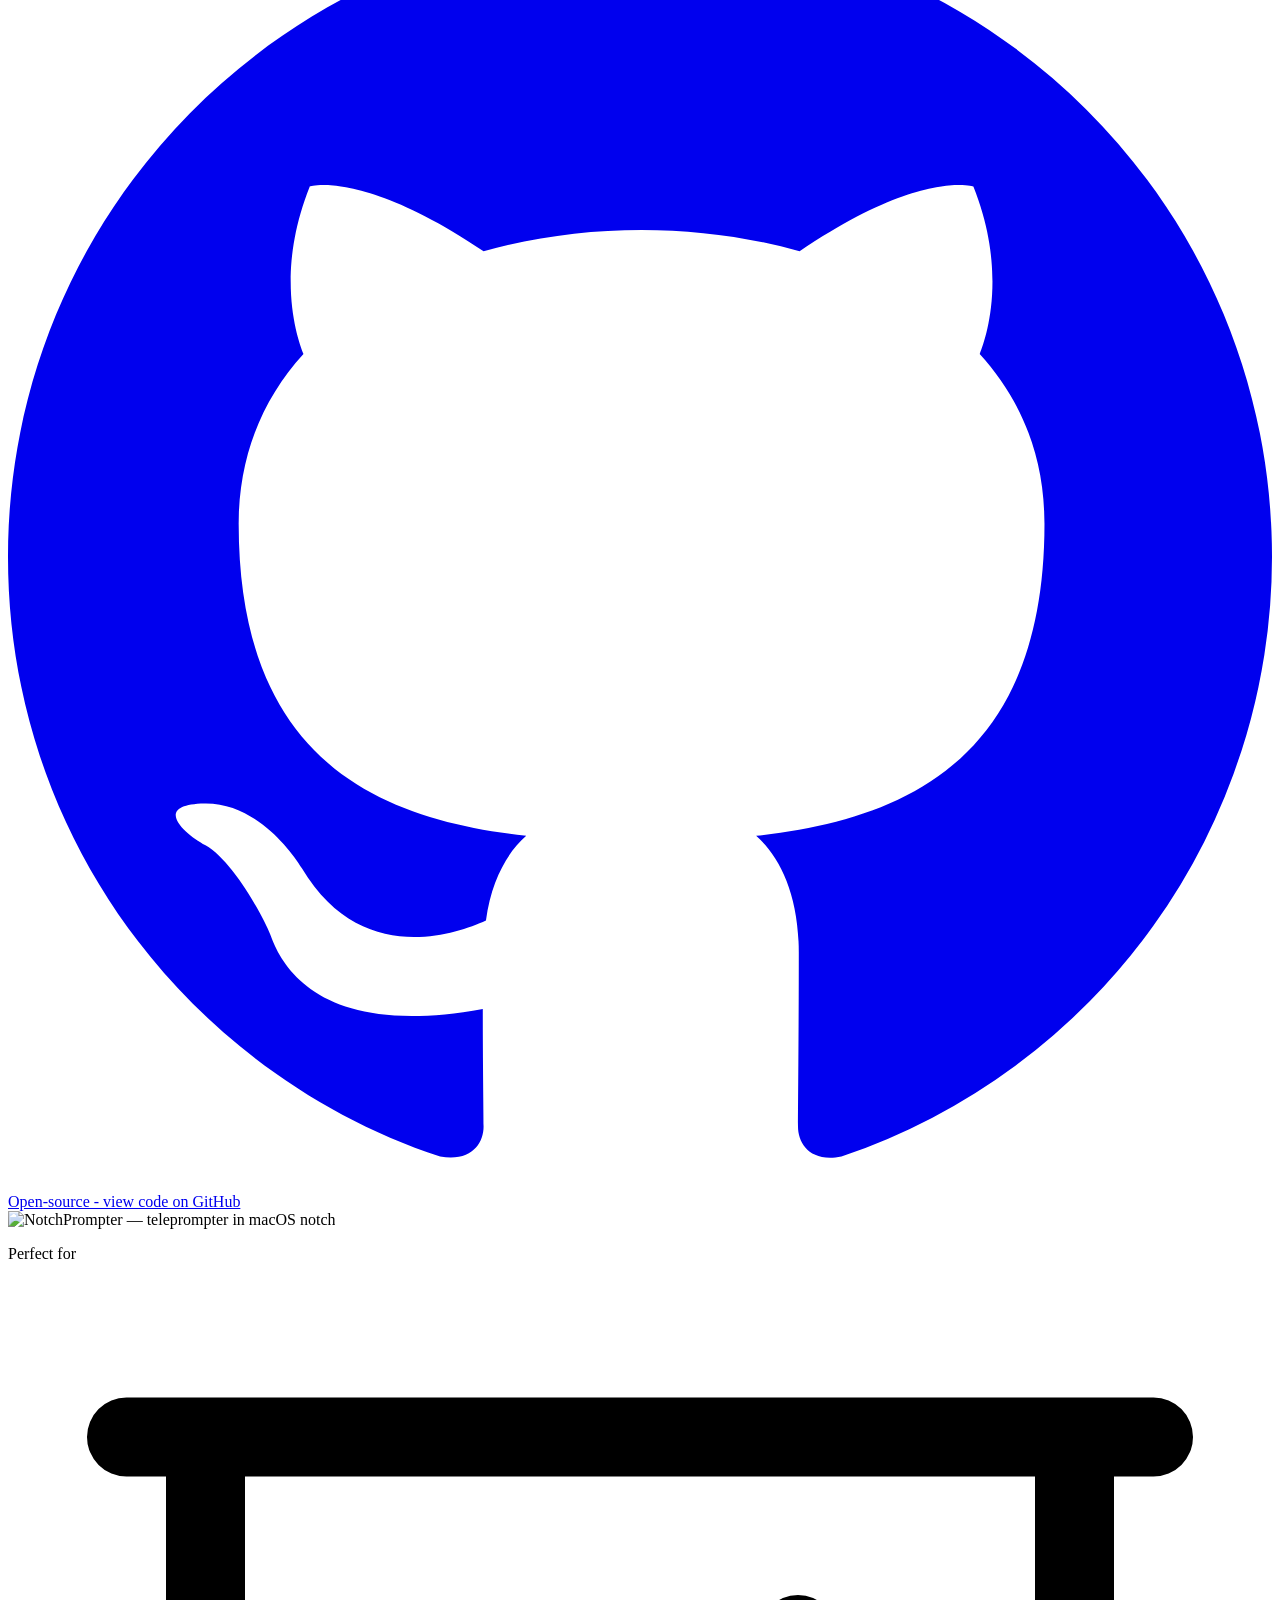
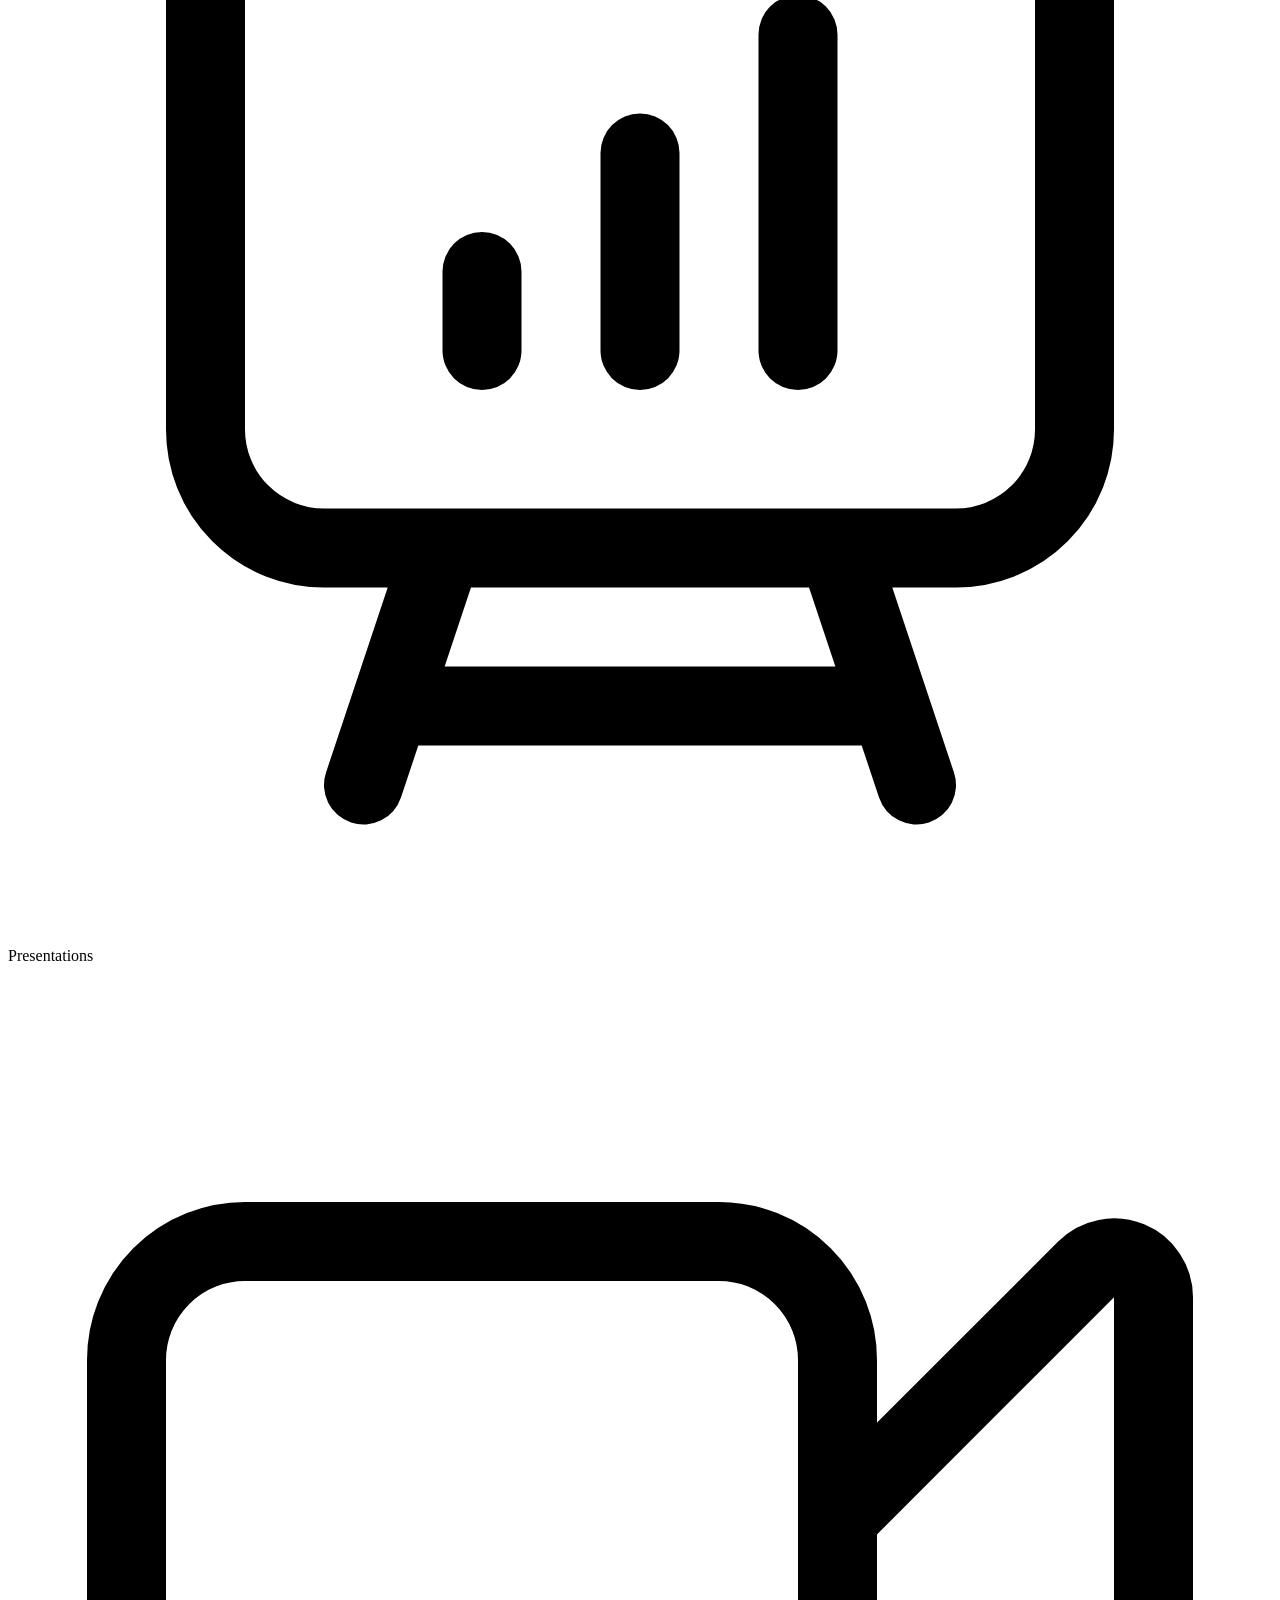
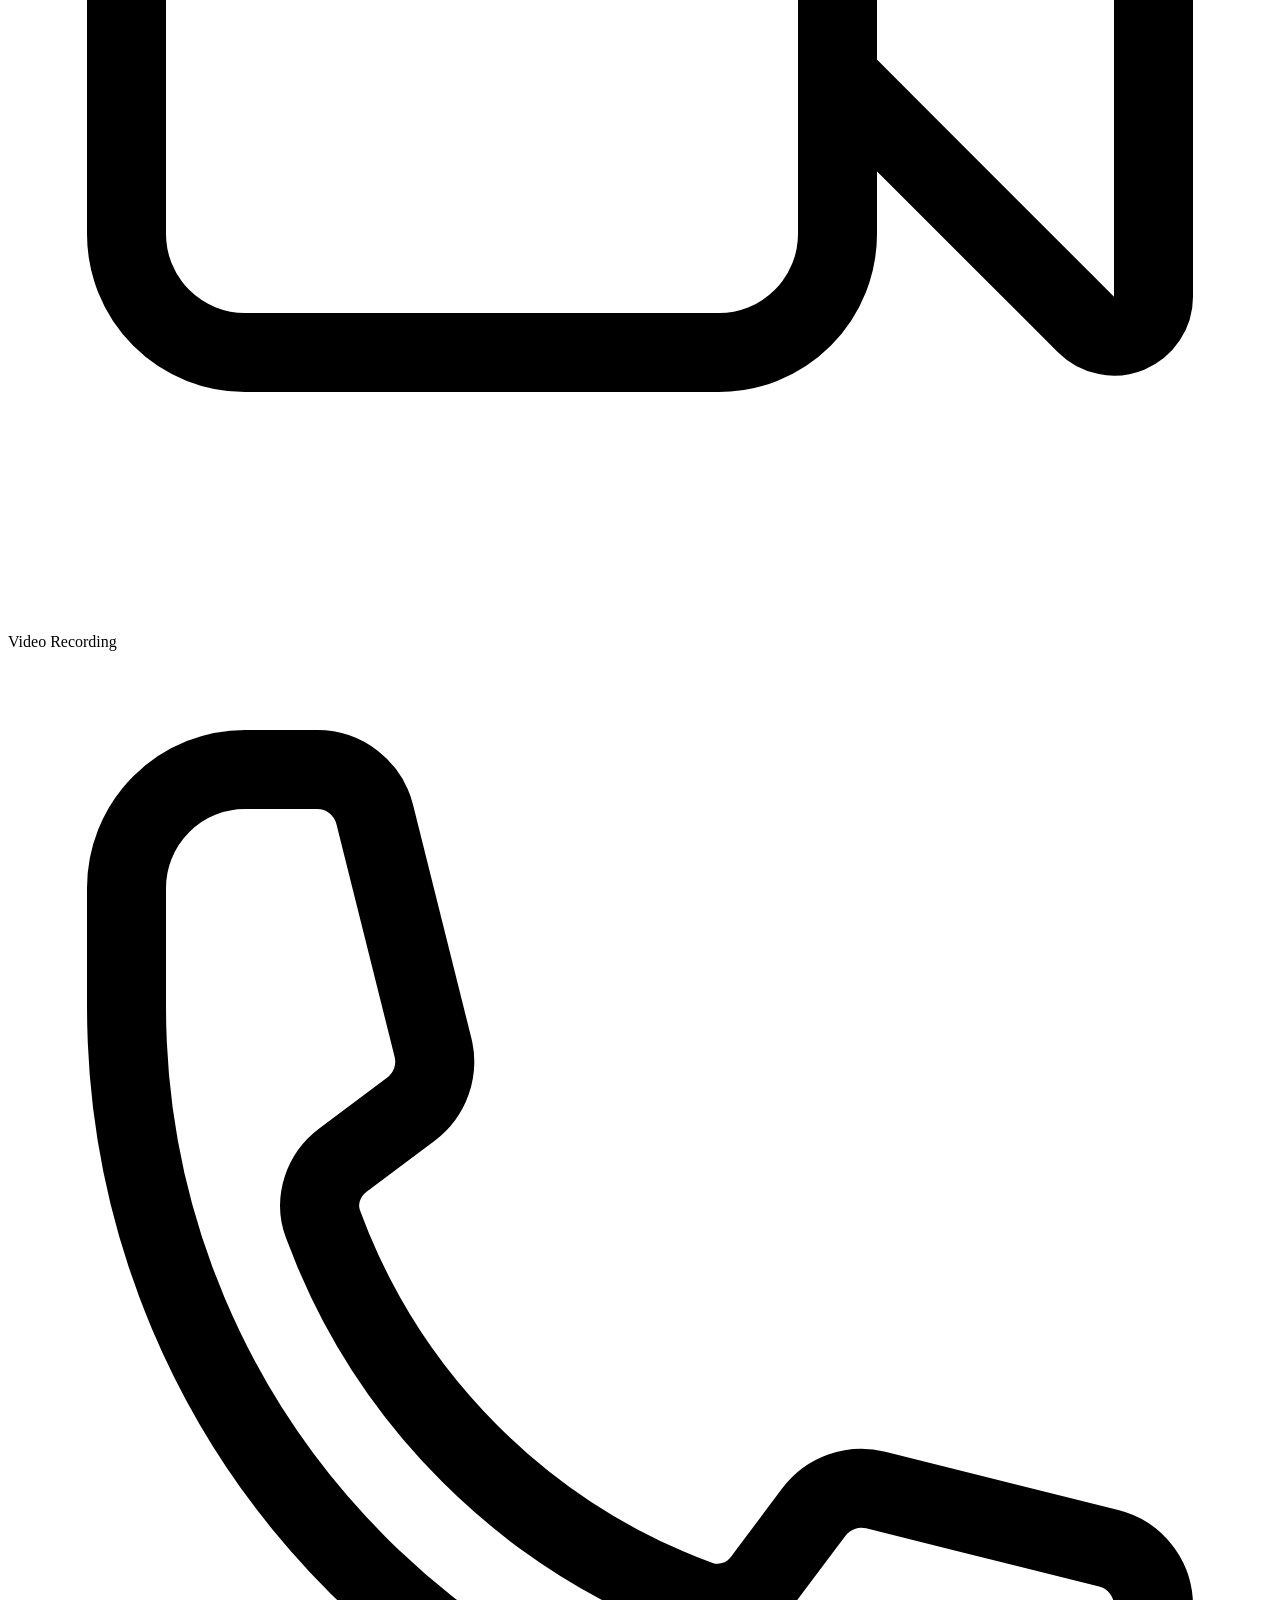
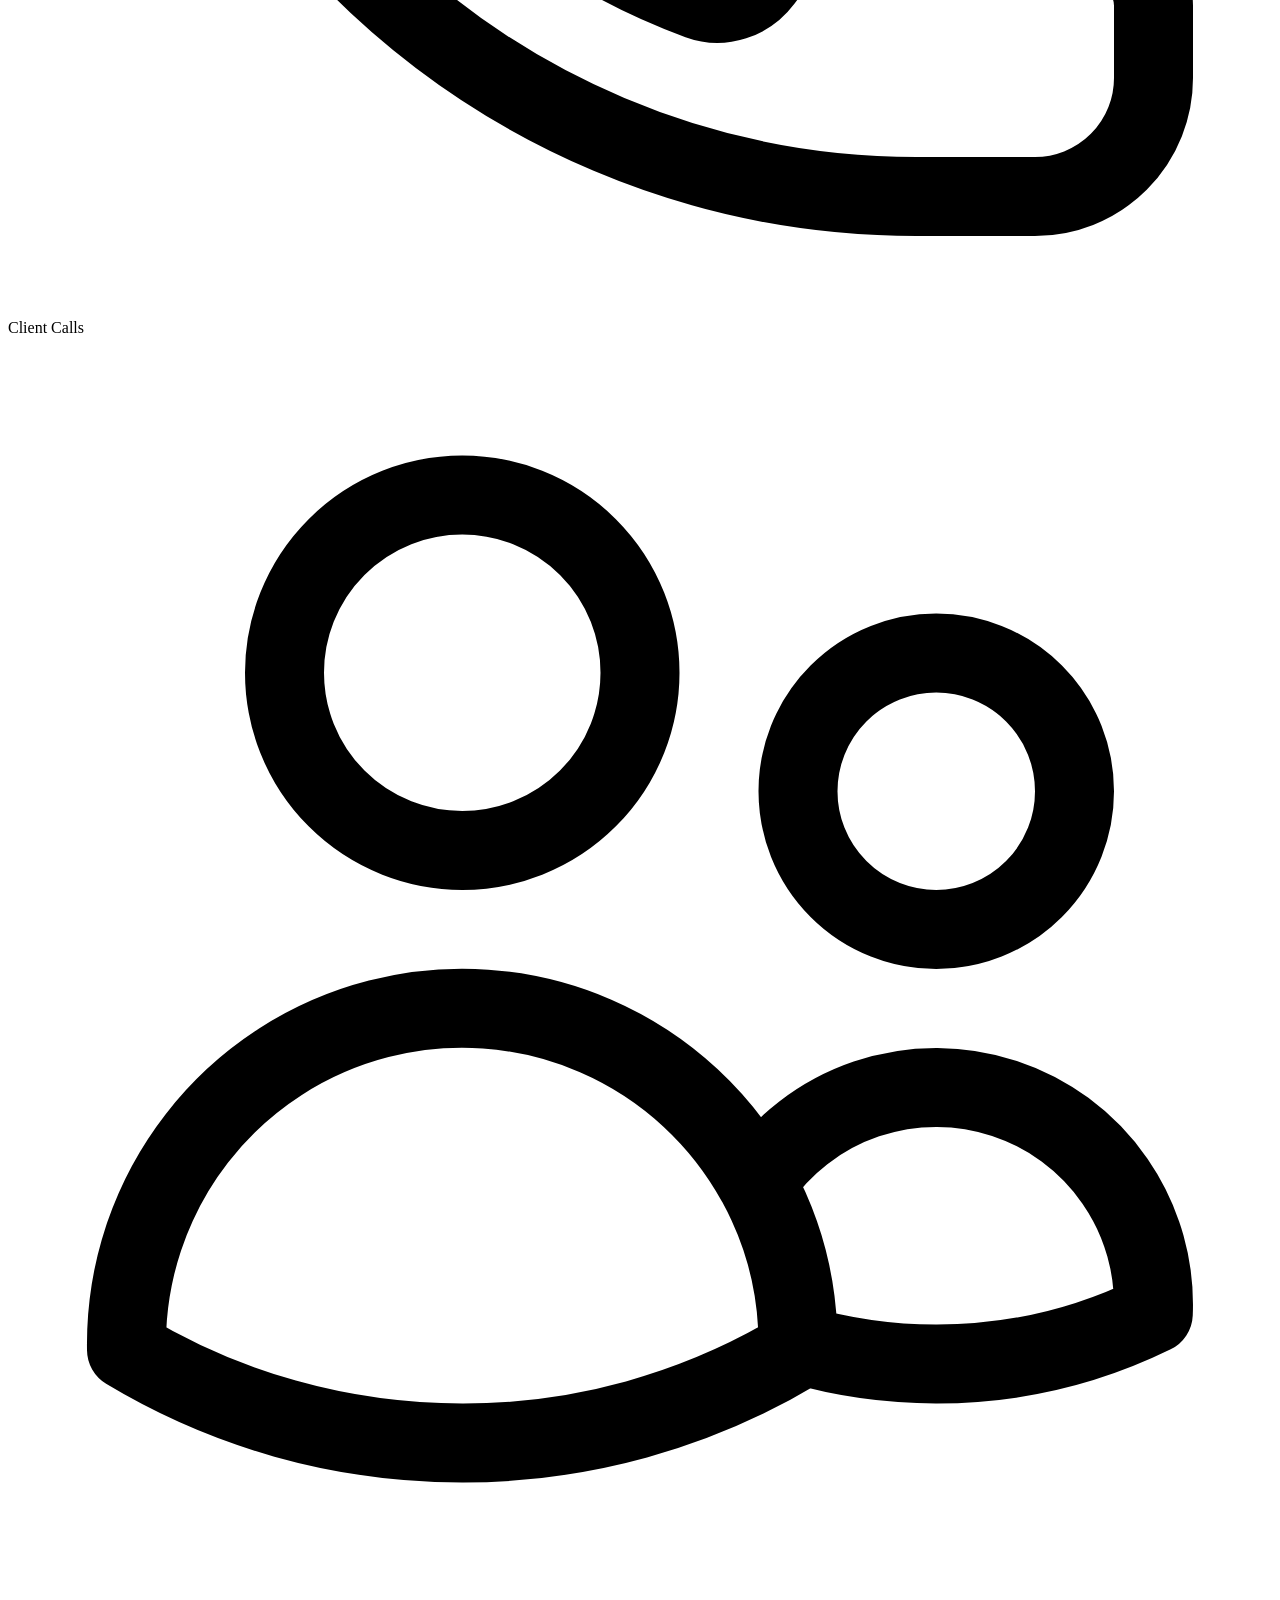
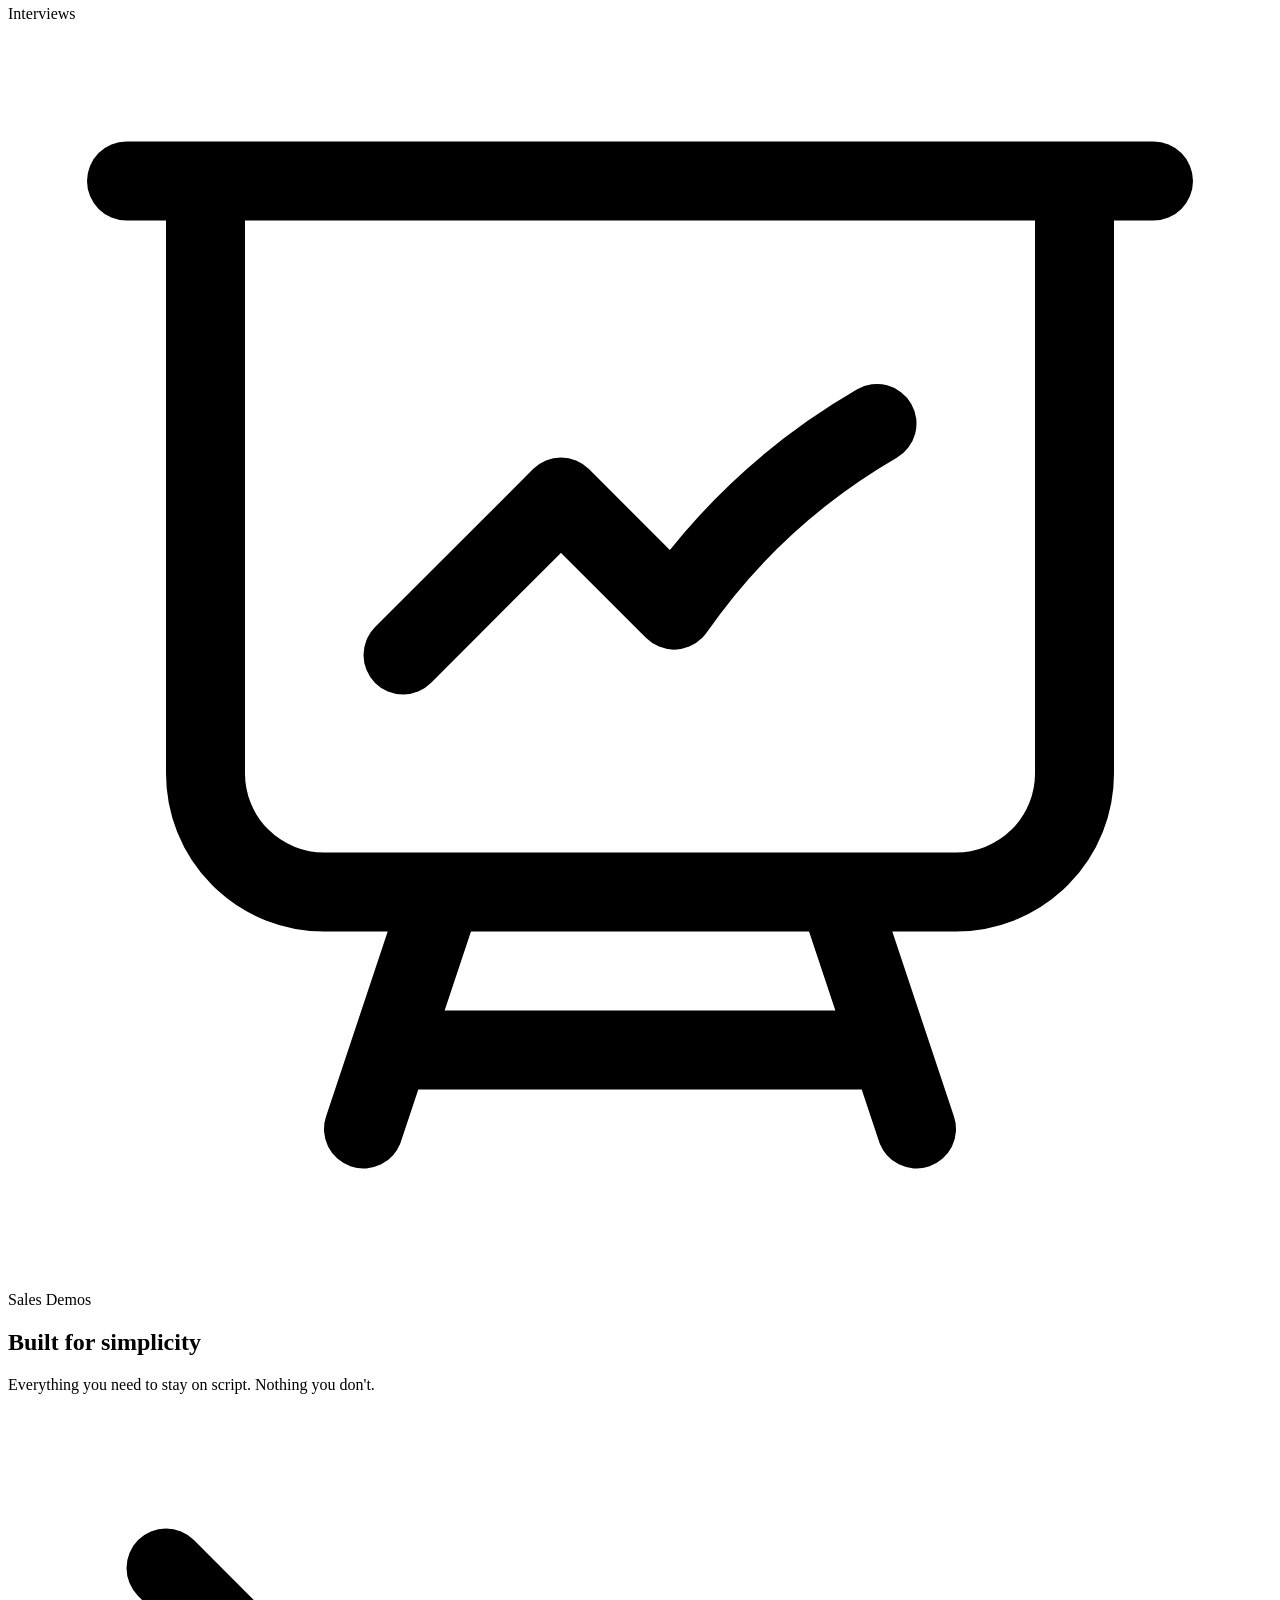
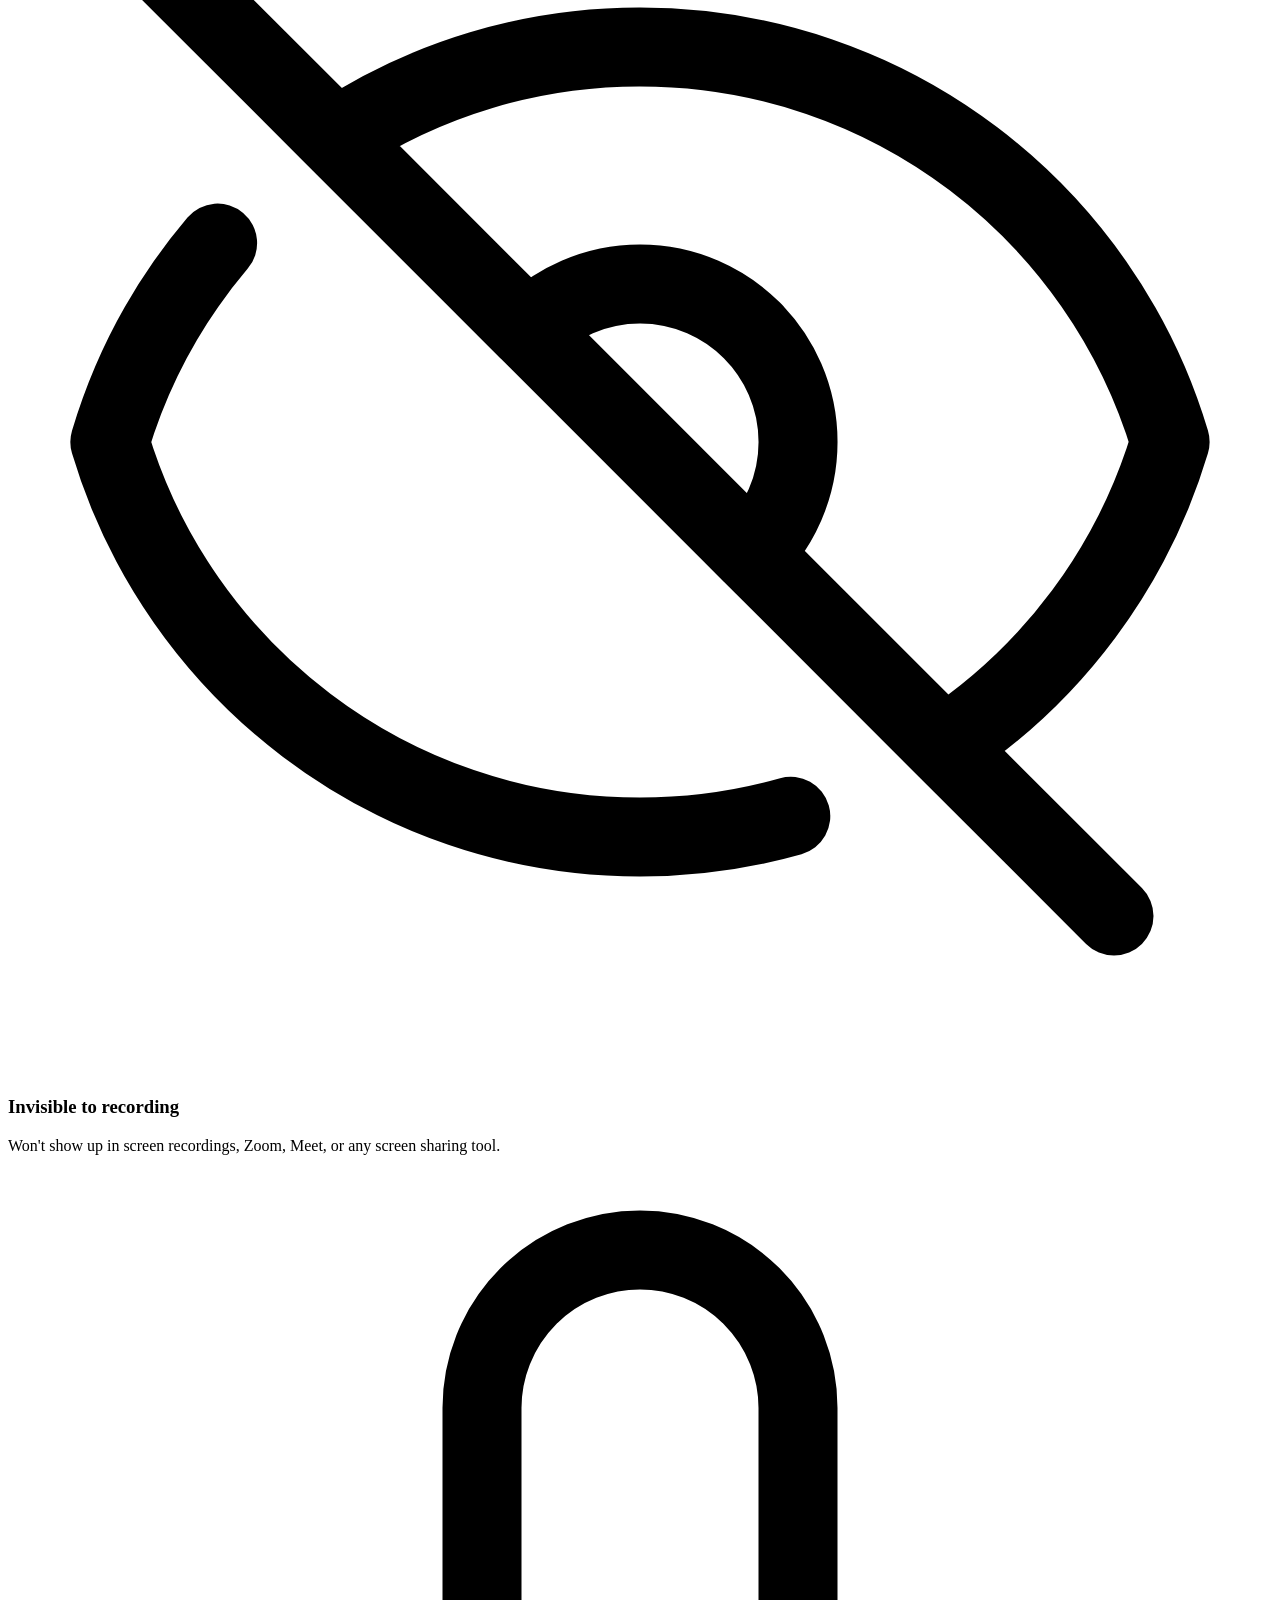
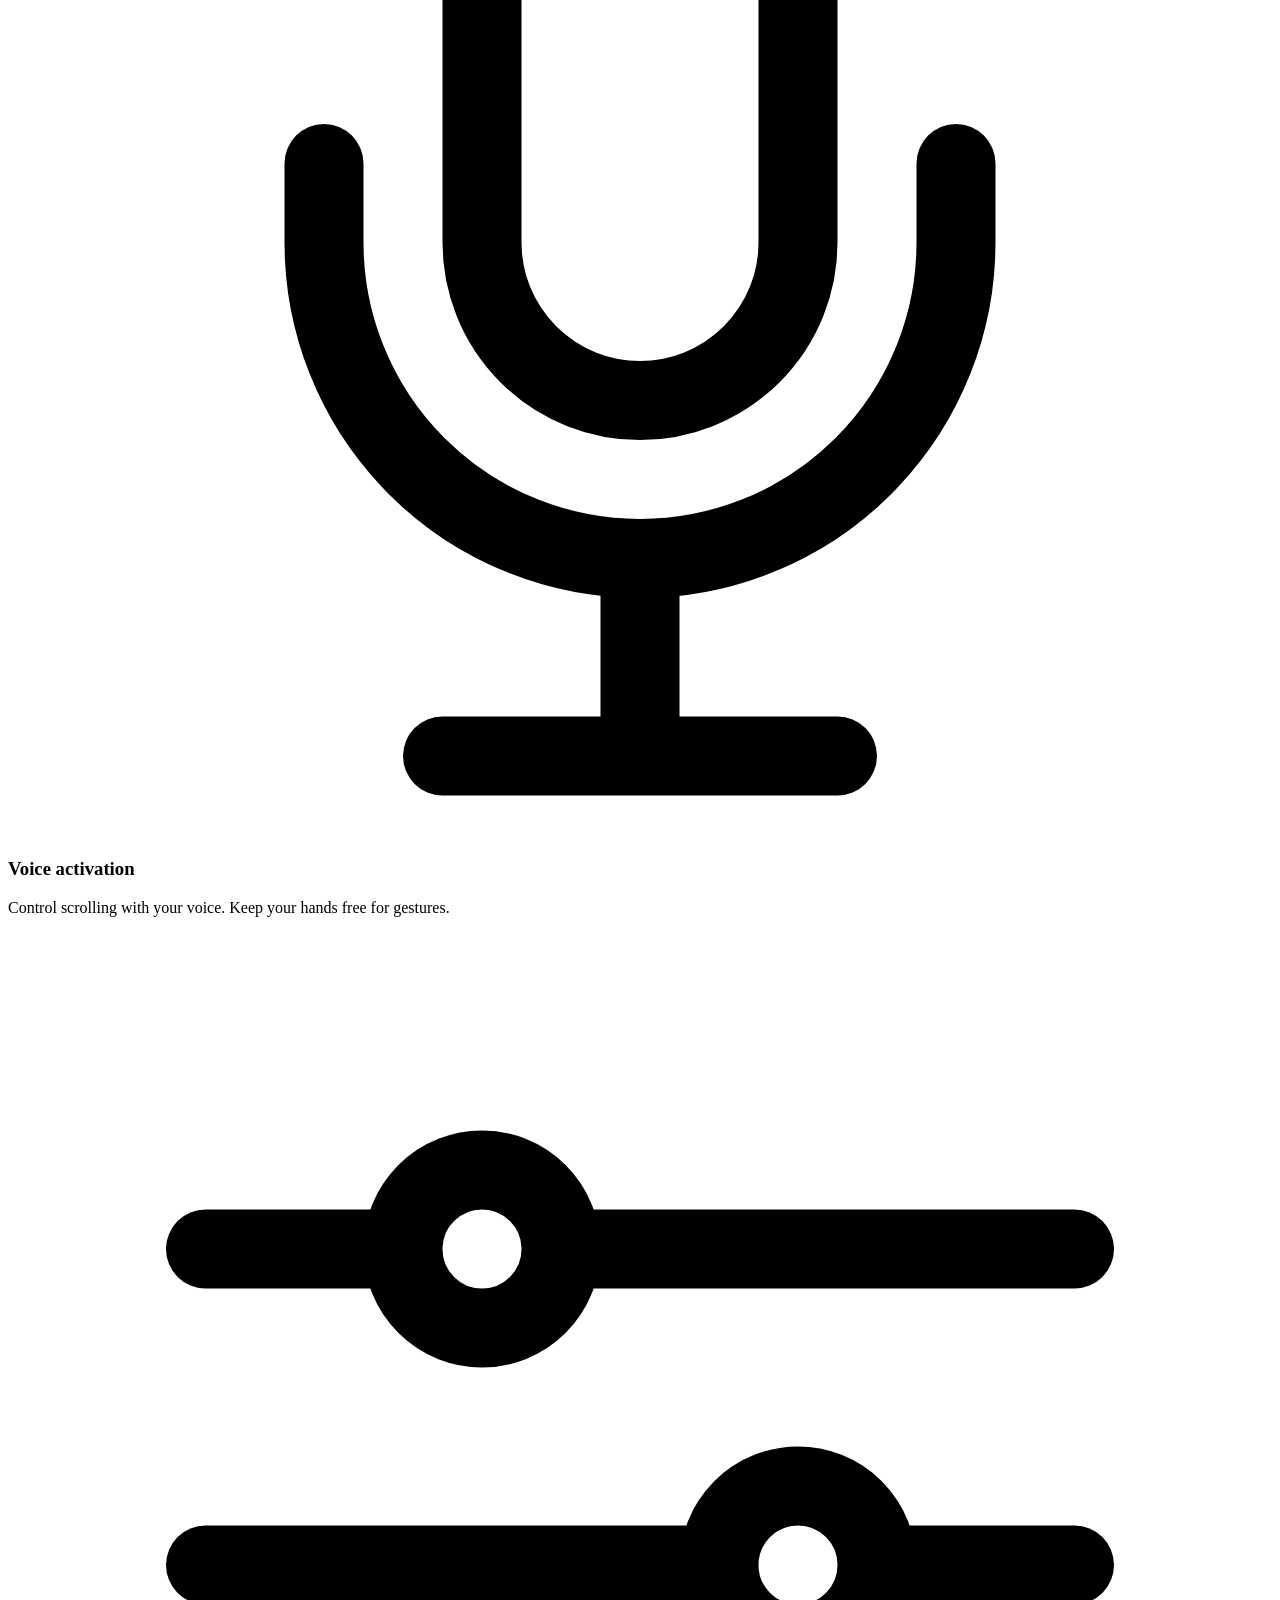
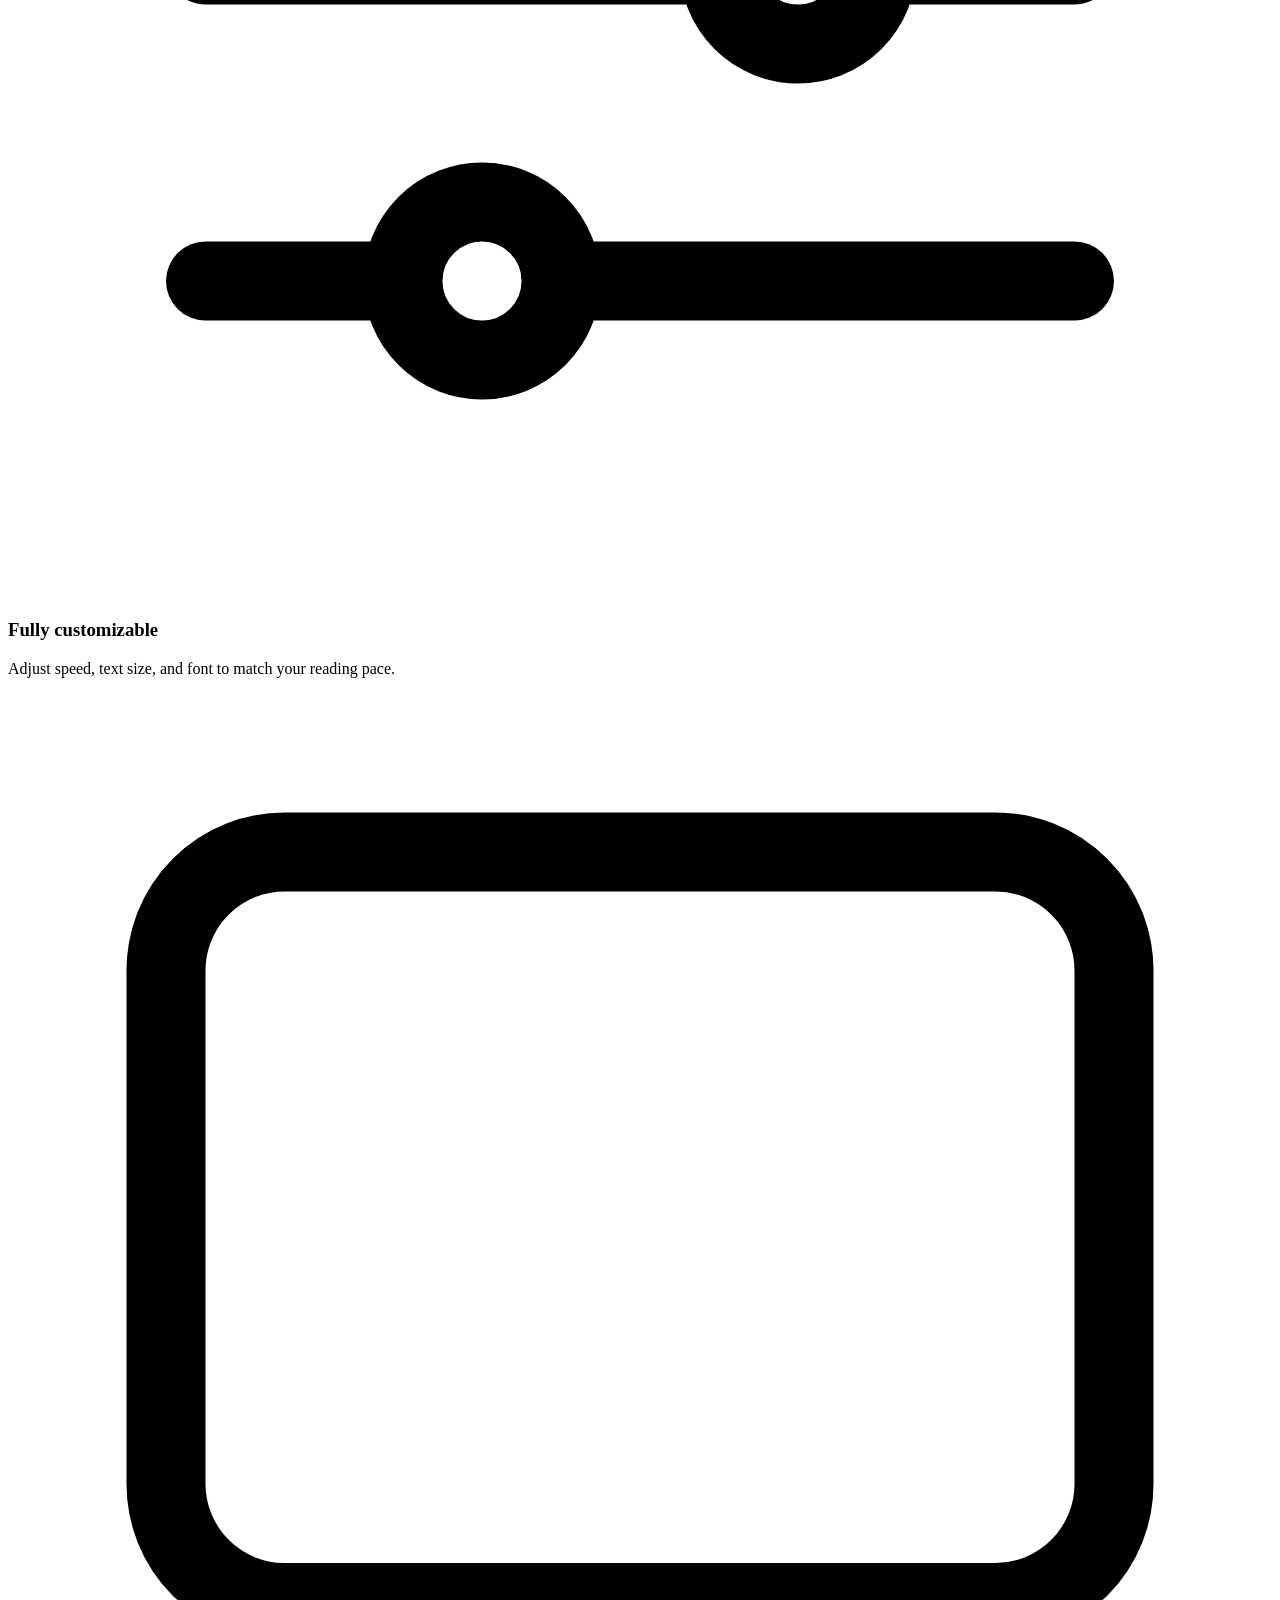
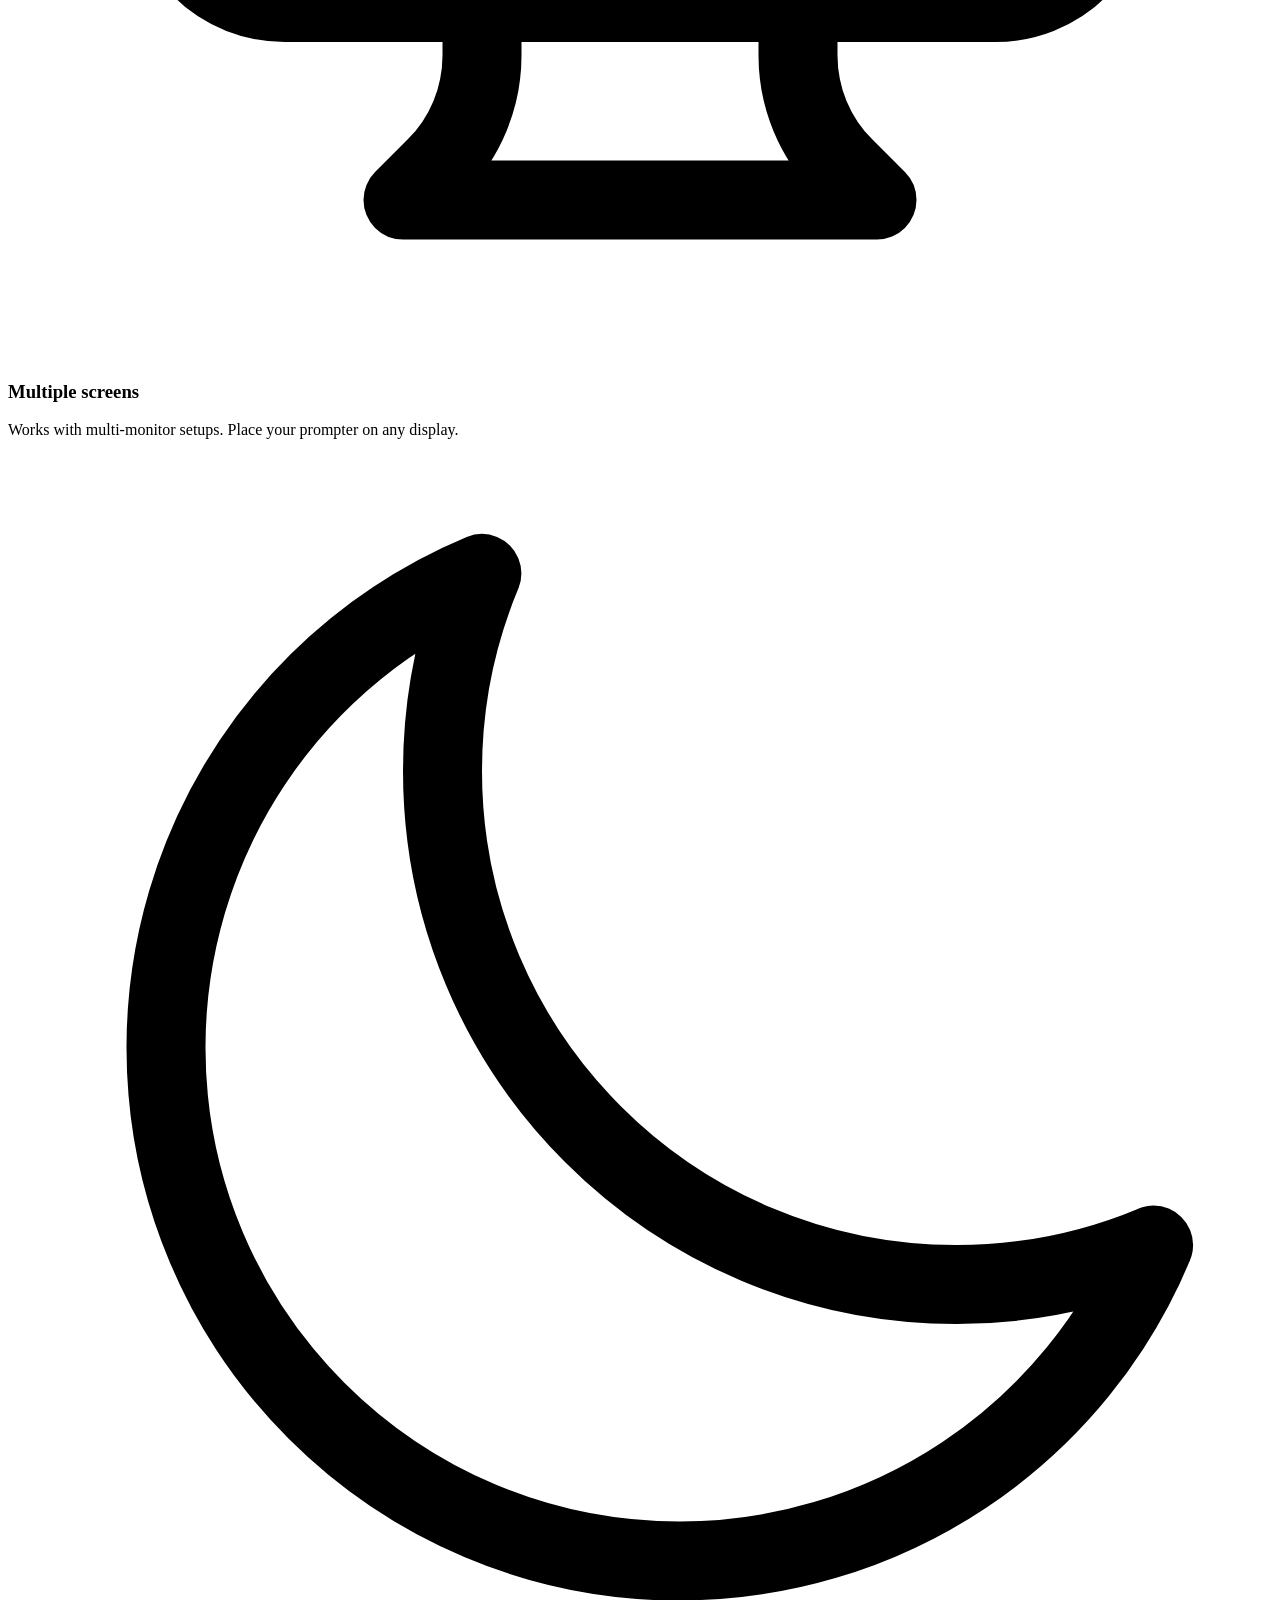
==== commit e49d2fca: "Update screenshot" ====
--- a/docs/index.html
+++ b/docs/index.html
@@ -9,12 +9,147 @@
   <link rel="preconnect" href="https://fonts.googleapis.com">
   <link rel="preconnect" href="https://fonts.gstatic.com" crossorigin>
   <link href="https://fonts.googleapis.com/css2?family=Inter:wght@400;500;600;700;800;900&display=swap" rel="stylesheet">
-  <script type="module" crossorigin src="./assets/main-ByQqd07q.js"></script>
-  <link rel="stylesheet" crossorigin href="./assets/main-D66kZKhG.css">
+
+  <!-- Open Graph -->
+  <meta property="og:title" content="NotchPrompter — Free Teleprompter for macOS">
+  <meta property="og:description" content="A free, open-source teleprompter that lives in your macOS notch. Invisible to screen recording. Perfect for presentations, video recording, interviews & sales demos.">
+  <meta property="og:type" content="website">
+  <meta property="og:url" content="https://notchprompter.com">
+  <meta property="og:image" content="https://notchprompter.com/logo.png">
+
+  <!-- Twitter Card -->
+  <meta name="twitter:card" content="summary">
+  <meta name="twitter:title" content="NotchPrompter — Free Teleprompter for macOS">
+  <meta name="twitter:description" content="A free, open-source teleprompter that lives in your macOS notch. Invisible to screen recording.">
+  <meta name="twitter:image" content="https://notchprompter.com/logo.png">
+
+  <!-- JSON-LD Structured Data -->
+  <script type="application/ld+json">
+  {
+    "@context": "https://schema.org",
+    "@graph": [
+      {
+        "@type": "SoftwareApplication",
+        "name": "NotchPrompter",
+        "alternateName": "NotchPrompter.app",
+        "description": "A free, open-source teleprompter that lives in your macOS notch. Invisible to screen recording. Perfect for presentations, video recording, interviews and sales demos.",
+        "url": "https://notchprompter.com",
+        "downloadUrl": "https://github.com/jpomykala/NotchPrompter/releases/",
+        "screenshot": "https://notchprompter.com/screen-frame-notext.png",
+        "image": "https://notchprompter.com/logo.png",
+        "applicationCategory": "UtilitiesApplication",
+        "operatingSystem": "macOS 14 Sonoma or newer",
+        "processorRequirements": "Apple Silicon & Intel",
+        "softwareVersion": "1.0",
+        "isAccessibleForFree": true,
+        "license": "https://opensource.org/licenses/MIT",
+        "offers": {
+          "@type": "Offer",
+          "price": "0",
+          "priceCurrency": "USD",
+          "availability": "https://schema.org/InStock"
+        },
+        "author": {
+          "@type": "Person",
+          "name": "Jakub Pomykała",
+          "url": "https://jpomykala.com",
+          "image": "https://jpomykala.com/assets/me-2025.jpeg",
+          "nationality": {
+            "@type": "Country",
+            "name": "Poland"
+          }
+        },
+        "codeRepository": "https://github.com/jpomykala/NotchPrompter",
+        "featureList": [
+          "Invisible to screen recording and screen sharing",
+          "Voice-activated scrolling",
+          "Fully customizable speed, text size, and font",
+          "Multiple screen support",
+          "Dark and light themes",
+          "Open-source and free under MIT License"
+        ],
+        "keywords": [
+          "teleprompter",
+          "macOS",
+          "notch",
+          "screen recording",
+          "presentations",
+          "open-source",
+          "free"
+        ]
+      },
+      {
+        "@type": "WebPage",
+        "name": "NotchPrompter — Free Teleprompter for macOS",
+        "description": "A free, open-source teleprompter that lives in your macOS notch. Invisible to screen recording.",
+        "url": "https://notchprompter.com",
+        "inLanguage": "en",
+        "isPartOf": {
+          "@type": "WebSite",
+          "name": "NotchPrompter",
+          "url": "https://notchprompter.com"
+        }
+      },
+      {
+        "@type": "FAQPage",
+        "mainEntity": [
+          {
+            "@type": "Question",
+            "name": "Is NotchPrompter free?",
+            "acceptedAnswer": {
+              "@type": "Answer",
+              "text": "Yes, NotchPrompter is 100% free and open-source under the MIT License."
+            }
+          },
+          {
+            "@type": "Question",
+            "name": "Does NotchPrompter show up in screen recordings?",
+            "acceptedAnswer": {
+              "@type": "Answer",
+              "text": "No. NotchPrompter is completely invisible to screen recordings, Zoom, Google Meet, and all other screen sharing tools."
+            }
+          },
+          {
+            "@type": "Question",
+            "name": "What macOS version is required?",
+            "acceptedAnswer": {
+              "@type": "Answer",
+              "text": "NotchPrompter requires macOS Sonoma or newer and works on both Apple Silicon and Intel Macs."
+            }
+          },
+          {
+            "@type": "Question",
+            "name": "Does it work with external monitors?",
+            "acceptedAnswer": {
+              "@type": "Answer",
+              "text": "Yes, NotchPrompter supports multi-monitor setups. You can place the prompter on any display."
+            }
+          },
+          {
+            "@type": "Question",
+            "name": "Do I need a MacBook with a notch?",
+            "acceptedAnswer": {
+              "@type": "Answer",
+              "text": "No. While it's designed to sit beautifully in the notch area, NotchPrompter works on any Mac — including iMacs, Mac Minis with external displays, and older MacBooks without a notch. The prompter simply appears at the top of your screen."
+            }
+          },
+          {
+            "@type": "Question",
+            "name": "How does voice-activated scrolling work?",
+            "acceptedAnswer": {
+              "@type": "Answer",
+              "text": "NotchPrompter uses your microphone to detect when you're speaking. The text scrolls while you talk and pauses when you stop — so it naturally matches your pace without any manual controls."
+            }
+          }
+        ]
+      }
+    ]
+  }
+  </script>
+  <script type="module" crossorigin src="./assets/main-3cnIiUBC.js"></script>
+  <link rel="stylesheet" crossorigin href="./assets/main-B0ECIWJF.css">
 </head>
 <body class="bg-white text-zinc-900 antialiased overflow-x-hidden w-full max-w-full">
-
-<nav id="nav"></nav>
 
 <main>
   <!-- Hero -->
@@ -25,17 +160,18 @@
 
     <div class="relative flex flex-col items-center text-center px-4 sm:px-6 max-w-3xl mx-auto">
       <!-- App icon -->
-      <div class="mb-8 relative">
+      <div class="mb-8 relative flex flex-col justify-center items-center">
         <div class="absolute -inset-4 bg-gradient-to-b from-zinc-200/40 to-transparent rounded-3xl blur-2xl"></div>
-        <img width="80" height="80" class="relative rounded-[18px] shadow-xl shadow-zinc-300/50"
-          src="./assets/logo-0LuXtOgZ.png"
+        <img width="96" height="96" class="relative rounded-[18px] shadow-xl shadow-zinc-300/50"
+          src="./assets/logo-B7p2CL6p.png"
           alt="NotchPrompter icon" />
+        <p class="mt-3 text-s font-mono font-bold text-gray-600">NotchPrompter.app</p>
       </div>
 
       <!-- Tagline -->
       <h1 class="text-3xl sm:text-4xl md:text-5xl lg:text-6xl font-extrabold tracking-tight leading-[1.05] mb-5">
         <span class="text-zinc-900">Your teleprompter,</span><br/>
-        <span class="bg-gradient-to-r from-blue-600 to-violet-600 bg-clip-text text-transparent">hidden in the notch</span>
+        <span class="bg-gradient-to-t from-orange-500 to-pink-600 bg-clip-text text-transparent">hidden in the notch</span>
       </h1>
 
       <p class="text-base md:text-lg text-zinc-500 max-w-xl leading-relaxed mb-8">
@@ -44,17 +180,22 @@
 
       <!-- CTA -->
       <div class="flex flex-col sm:flex-row items-center gap-3 mb-5">
-        <a href="#"
-           data-download-link
+        <a href="https://github.com/jpomykala/NotchPrompter/releases/"
            class="inline-flex items-center gap-2 bg-zinc-900 text-white font-semibold text-sm px-6 py-3 rounded-xl hover:bg-zinc-800 transition-all">
           <svg class="w-4 h-4" fill="none" viewBox="0 0 24 24" stroke="currentColor" stroke-width="2"><path stroke-linecap="round" stroke-linejoin="round" d="M4 16v2a2 2 0 002 2h12a2 2 0 002-2v-2M7 10l5 5m0 0l5-5m-5 5V3"/></svg>
-          Download Now
+          Download for free
         </a>
-
-        <a class="gumroad-button" href="https://jpomykala.gumroad.com/l/notchprompter" data-gumroad-overlay-checkout="true">Donate via</a>
-      </div>
-
-      <p class="text-xs text-zinc-400">macOS Ventura or newer · Apple Silicon &amp; Intel · MIT License</p>
+        <a class="gumroad-button" href="https://jpomykala.gumroad.com/l/notchprompter" data-gumroad-overlay-checkout="true">Sponsor if happy ❤️</a>
+      </div>
+
+      <p class="text-xs text-zinc-400 mb-2">
+        macOS Sonoma or newer · Apple Silicon &amp; Intel · MIT License
+      </p>
+      <a href="https://github.com/jpomykala/NotchPrompter" target="_blank" rel="noopener noreferrer"
+         class="inline-flex items-center gap-1.5 text-xs font-medium text-zinc-500 hover:text-zinc-900 transition-colors">
+        <svg class="w-4 h-4" viewBox="0 0 24 24" fill="currentColor"><path d="M12 0C5.37 0 0 5.37 0 12c0 5.31 3.435 9.795 8.205 11.385.6.105.825-.255.825-.57 0-.285-.015-1.23-.015-2.235-3.015.555-3.795-.735-4.035-1.41-.135-.345-.72-1.41-1.23-1.695-.42-.225-1.02-.78-.015-.795.945-.015 1.62.87 1.845 1.23 1.08 1.815 2.805 1.305 3.495.99.105-.78.42-1.305.765-1.605-2.67-.3-5.46-1.335-5.46-5.925 0-1.305.465-2.385 1.23-3.225-.12-.3-.54-1.53.12-3.18 0 0 1.005-.315 3.3 1.23.96-.27 1.98-.405 3-.405s2.04.135 3 .405c2.295-1.56 3.3-1.23 3.3-1.23.66 1.65.24 2.88.12 3.18.765.84 1.23 1.905 1.23 3.225 0 4.605-2.805 5.625-5.475 5.925.435.375.81 1.095.81 2.22 0 1.605-.015 2.895-.015 3.3 0 .315.225.69.825.57A12.02 12.02 0 0024 12c0-6.63-5.37-12-12-12z"/></svg>
+        Open-source - view code on GitHub
+      </a>
     </div>
   </section>
 
@@ -63,7 +204,7 @@
     <div class="relative group">
       <div class="absolute"></div>
       <div class="relative overflow-hidden bg-zinc-50 border-b-4 border-zinc-200">
-        <img src="./assets/screen-frame-notext-HmzE2F_0.png"
+        <img src="./assets/screen-frame-notext-6A1ENTWI.png"
              alt="NotchPrompter — teleprompter in macOS notch"
              class="w-full h-auto" />
       </div>
@@ -164,6 +305,94 @@
     </div>
   </section>
 
+  <!-- Meet the maker -->
+  <section class="max-w-4xl mx-auto px-4 sm:px-6 pb-12">
+    <div class="flex flex-col sm:flex-row items-center sm:items-start gap-8 py-12 sm:py-16 px-6 sm:px-10 rounded-2xl bg-zinc-50 border border-zinc-200">
+      <img src="https://jpomykala.com/assets/me-2025.jpeg" alt="Jakub Pomykała" class="w-24 h-24 rounded-full object-cover border-2 border-zinc-200 shadow-sm flex-shrink-0" />
+      <div class="text-center sm:text-left">
+        <p class="text-xs font-medium uppercase tracking-[0.15em] text-zinc-400 mb-2">Made in Poland by a real human</p>
+        <h2 class="text-xl md:text-2xl font-bold tracking-tight text-zinc-900 mb-3">Hi, I'm Jakub</h2>
+        <p class="text-sm text-zinc-500 leading-relaxed mb-3">
+          I'm terrible at recording videos; I always forget what I want to say. There are prompter apps for iPhone and iPad, but the setup and copy‑pasting felt way too tedious. So I built a native Mac solution that sits right in the notch to help you keep eye contact with the camera.
+          It's simple, it works well, and I'd love for you to try it, share feedback, or even contribute to the code.
+          <br/>
+          <br/>
+          Thanks!
+        </p>
+      </div>
+    </div>
+  </section>
+
+  <!-- FAQ -->
+  <section class="max-w-4xl mx-auto px-4 sm:px-6 pb-20">
+    <div class="text-center mb-14">
+      <h2 class="text-2xl md:text-3xl font-bold tracking-tight mb-3 text-zinc-900">Frequently asked questions</h2>
+      <p class="text-zinc-500 text-sm max-w-md mx-auto">Everything you need to know about NotchPrompter.</p>
+    </div>
+
+    <div class="divide-y divide-zinc-200 border border-zinc-200 rounded-2xl overflow-hidden">
+      <details class="group bg-white">
+        <summary class="flex items-center justify-between gap-4 px-6 py-5 cursor-pointer select-none text-sm font-semibold text-zinc-900 hover:bg-zinc-50 transition-colors">
+          Is NotchPrompter free?
+          <svg class="w-4 h-4 text-zinc-400 shrink-0 transition-transform duration-200 group-open:rotate-45" fill="none" viewBox="0 0 24 24" stroke="currentColor" stroke-width="2"><path stroke-linecap="round" stroke-linejoin="round" d="M12 4.5v15m7.5-7.5h-15"/></svg>
+        </summary>
+        <div class="px-6 pb-5 text-sm text-zinc-500 leading-relaxed">
+          Yes, NotchPrompter is 100% free and open-source under the <a href="https://opensource.org/licenses/MIT" target="_blank" rel="noopener noreferrer" class="underline hover:text-zinc-900 transition-colors">MIT License</a>. No trials, no subscriptions, no hidden fees. You can optionally sponsor the project if you find it useful.
+        </div>
+      </details>
+
+      <details class="group bg-white">
+        <summary class="flex items-center justify-between gap-4 px-6 py-5 cursor-pointer select-none text-sm font-semibold text-zinc-900 hover:bg-zinc-50 transition-colors">
+          Does it show up in screen recordings or screen sharing?
+          <svg class="w-4 h-4 text-zinc-400 shrink-0 transition-transform duration-200 group-open:rotate-45" fill="none" viewBox="0 0 24 24" stroke="currentColor" stroke-width="2"><path stroke-linecap="round" stroke-linejoin="round" d="M12 4.5v15m7.5-7.5h-15"/></svg>
+        </summary>
+        <div class="px-6 pb-5 text-sm text-zinc-500 leading-relaxed">
+          No. NotchPrompter is completely invisible to screen recordings, Zoom, Google Meet, and all other screen sharing tools. Your audience will never know you're using a prompter.
+        </div>
+      </details>
+
+      <details class="group bg-white">
+        <summary class="flex items-center justify-between gap-4 px-6 py-5 cursor-pointer select-none text-sm font-semibold text-zinc-900 hover:bg-zinc-50 transition-colors">
+          What macOS version do I need?
+          <svg class="w-4 h-4 text-zinc-400 shrink-0 transition-transform duration-200 group-open:rotate-45" fill="none" viewBox="0 0 24 24" stroke="currentColor" stroke-width="2"><path stroke-linecap="round" stroke-linejoin="round" d="M12 4.5v15m7.5-7.5h-15"/></svg>
+        </summary>
+        <div class="px-6 pb-5 text-sm text-zinc-500 leading-relaxed">
+          NotchPrompter requires macOS Sonoma (14) or newer and works on both Apple Silicon and Intel Macs.
+        </div>
+      </details>
+
+      <details class="group bg-white">
+        <summary class="flex items-center justify-between gap-4 px-6 py-5 cursor-pointer select-none text-sm font-semibold text-zinc-900 hover:bg-zinc-50 transition-colors">
+          Does it work with external monitors?
+          <svg class="w-4 h-4 text-zinc-400 shrink-0 transition-transform duration-200 group-open:rotate-45" fill="none" viewBox="0 0 24 24" stroke="currentColor" stroke-width="2"><path stroke-linecap="round" stroke-linejoin="round" d="M12 4.5v15m7.5-7.5h-15"/></svg>
+        </summary>
+        <div class="px-6 pb-5 text-sm text-zinc-500 leading-relaxed">
+          Yes! NotchPrompter supports multi-monitor setups. You can place the prompter on any display; it doesn't have to be the one with the notch.
+        </div>
+      </details>
+
+      <details class="group bg-white">
+        <summary class="flex items-center justify-between gap-4 px-6 py-5 cursor-pointer select-none text-sm font-semibold text-zinc-900 hover:bg-zinc-50 transition-colors">
+          Do I need a MacBook with a notch?
+          <svg class="w-4 h-4 text-zinc-400 shrink-0 transition-transform duration-200 group-open:rotate-45" fill="none" viewBox="0 0 24 24" stroke="currentColor" stroke-width="2"><path stroke-linecap="round" stroke-linejoin="round" d="M12 4.5v15m7.5-7.5h-15"/></svg>
+        </summary>
+        <div class="px-6 pb-5 text-sm text-zinc-500 leading-relaxed">
+          No. While it's designed to sit beautifully in the notch area, NotchPrompter works on any Mac, including iMacs, Mac Minis with external displays, and older MacBooks without a notch. The prompter simply appears at the top of your screen.
+        </div>
+      </details>
+
+      <details class="group bg-white">
+        <summary class="flex items-center justify-between gap-4 px-6 py-5 cursor-pointer select-none text-sm font-semibold text-zinc-900 hover:bg-zinc-50 transition-colors">
+          How does voice-activated scrolling work?
+          <svg class="w-4 h-4 text-zinc-400 shrink-0 transition-transform duration-200 group-open:rotate-45" fill="none" viewBox="0 0 24 24" stroke="currentColor" stroke-width="2"><path stroke-linecap="round" stroke-linejoin="round" d="M12 4.5v15m7.5-7.5h-15"/></svg>
+        </summary>
+        <div class="px-6 pb-5 text-sm text-zinc-500 leading-relaxed">
+          NotchPrompter uses your microphone to detect when you're speaking. The text scrolls while you talk and pauses when you stop; so it naturally matches your pace without any manual controls.
+        </div>
+      </details>
+    </div>
+  </section>
+
   <!-- CTA -->
   <section class="max-w-4xl mx-auto px-4 sm:px-6 pb-24">
     <div class="text-center py-12 sm:py-16 px-4 sm:px-8 rounded-2xl bg-zinc-50 border border-zinc-200">
@@ -172,22 +401,36 @@
         Get NotchPrompter and never lose your talking points again.
       </p>
       <div class="flex flex-col sm:flex-row items-center justify-center gap-3 mb-5">
-        <a href="#"
-           data-download-link
+        <a href="https://github.com/jpomykala/NotchPrompter/releases/"
            class="inline-flex items-center gap-2 bg-zinc-900 text-white font-semibold text-sm px-6 py-3 rounded-xl hover:bg-zinc-800 transition-all">
           <svg class="w-4 h-4" fill="none" viewBox="0 0 24 24" stroke="currentColor" stroke-width="2"><path stroke-linecap="round" stroke-linejoin="round" d="M4 16v2a2 2 0 002 2h12a2 2 0 002-2v-2M7 10l5 5m0 0l5-5m-5 5V3"/></svg>
-          Download Now
+          Download for free
         </a>
-        <a class="gumroad-button" href="https://jpomykala.gumroad.com/l/notchprompter" data-gumroad-overlay-checkout="true">Donate via</a>
-      </div>
-      <p class="text-[11px] text-zinc-400">
-        macOS Ventura or newer · Apple Silicon &amp; Intel · MIT License
+        <a class="gumroad-button" href="https://jpomykala.gumroad.com/l/notchprompter" data-gumroad-overlay-checkout="true">Sponsor if happy ❤️</a>
+      </div>
+      <p class="text-sm text-zinc-400 mb-2">
+        macOS Sonoma or newer · Apple Silicon &amp; Intel · MIT License
       </p>
+      <a href="https://github.com/jpomykala/NotchPrompter" target="_blank" rel="noopener noreferrer"
+         class="inline-flex items-center gap-1.5 text-xs font-medium text-zinc-500 hover:text-zinc-900 transition-colors">
+        <svg class="w-4 h-4" viewBox="0 0 24 24" fill="currentColor"><path d="M12 0C5.37 0 0 5.37 0 12c0 5.31 3.435 9.795 8.205 11.385.6.105.825-.255.825-.57 0-.285-.015-1.23-.015-2.235-3.015.555-3.795-.735-4.035-1.41-.135-.345-.72-1.41-1.23-1.695-.42-.225-1.02-.78-.015-.795.945-.015 1.62.87 1.845 1.23 1.08 1.815 2.805 1.305 3.495.99.105-.78.42-1.305.765-1.605-2.67-.3-5.46-1.335-5.46-5.925 0-1.305.465-2.385 1.23-3.225-.12-.3-.54-1.53.12-3.18 0 0 1.005-.315 3.3 1.23.96-.27 1.98-.405 3-.405s2.04.135 3 .405c2.295-1.56 3.3-1.23 3.3-1.23.66 1.65.24 2.88.12 3.18.765.84 1.23 1.905 1.23 3.225 0 4.605-2.805 5.625-5.475 5.925.435.375.81 1.095.81 2.22 0 1.605-.015 2.895-.015 3.3 0 .315.225.69.825.57A12.02 12.02 0 0024 12c0-6.63-5.37-12-12-12z"/></svg>
+        Open-source - view code on GitHub
+      </a>
     </div>
   </section>
 </main>
 
-<footer id="footer"></footer>
+<footer class="border-t border-zinc-200">
+  <div class="max-w-4xl mx-auto px-4 sm:px-6 py-8">
+    <div class="flex flex-col sm:flex-row justify-between items-center gap-4">
+      <p class="text-xs text-zinc-500">&copy; 2026 NotchPrompter · MIT License</p>
+      <div class="flex flex-wrap items-center justify-center sm:justify-end gap-1">
+        <a href="https://simplelocalize.io/suggestions/?id=f1f11f9305dc44a2872b6a154dea6edc" class="text-sm font-medium text-zinc-500 hover:text-zinc-900 px-4 py-2.5 rounded-xl hover:bg-zinc-100 border border-zinc-200 transition-colors">Help translate</a>
+        <a href="/privacy-policy.html" class="text-sm font-medium text-zinc-500 hover:text-zinc-900 px-4 py-2.5 rounded-xl hover:bg-zinc-100 border border-zinc-200 transition-colors">Privacy Policy</a>
+      </div>
+    </div>
+  </div>
+</footer>
 
 <script src="https://gumroad.com/js/gumroad.js"></script>
 </body>
